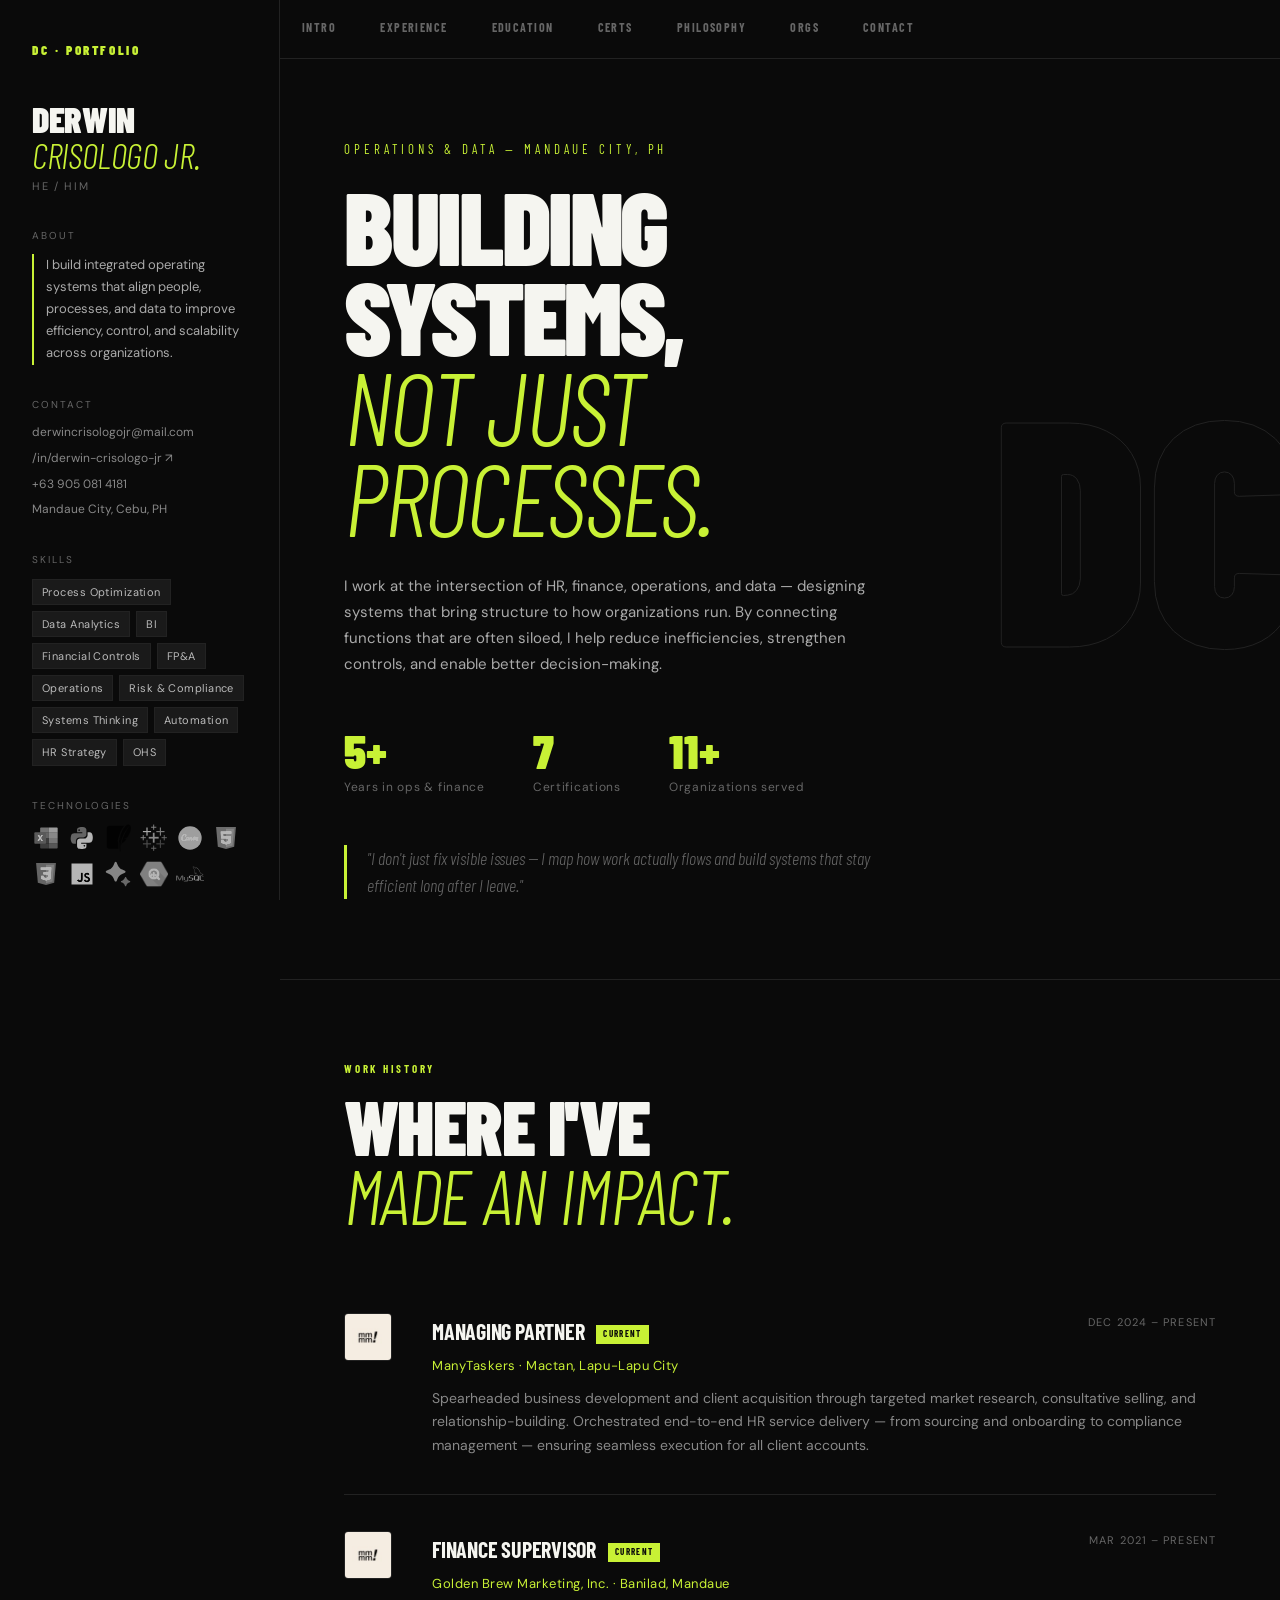
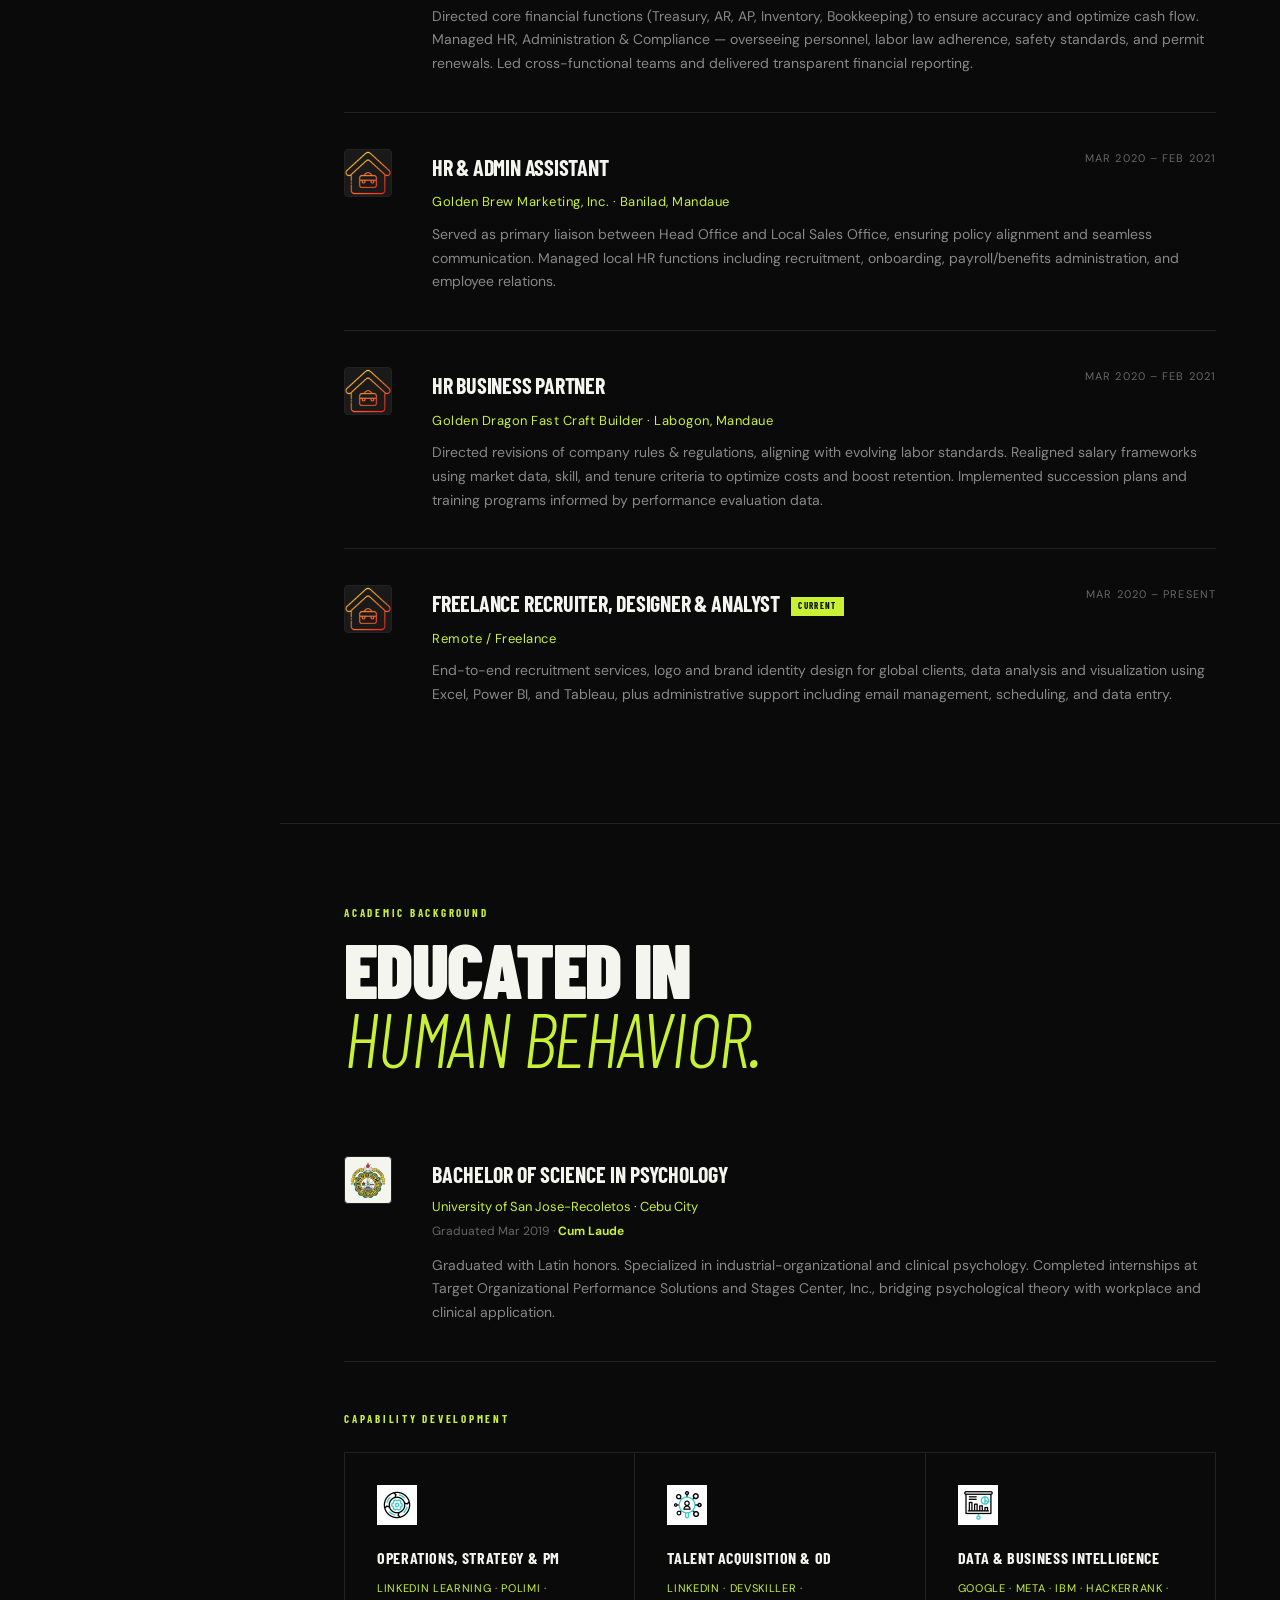
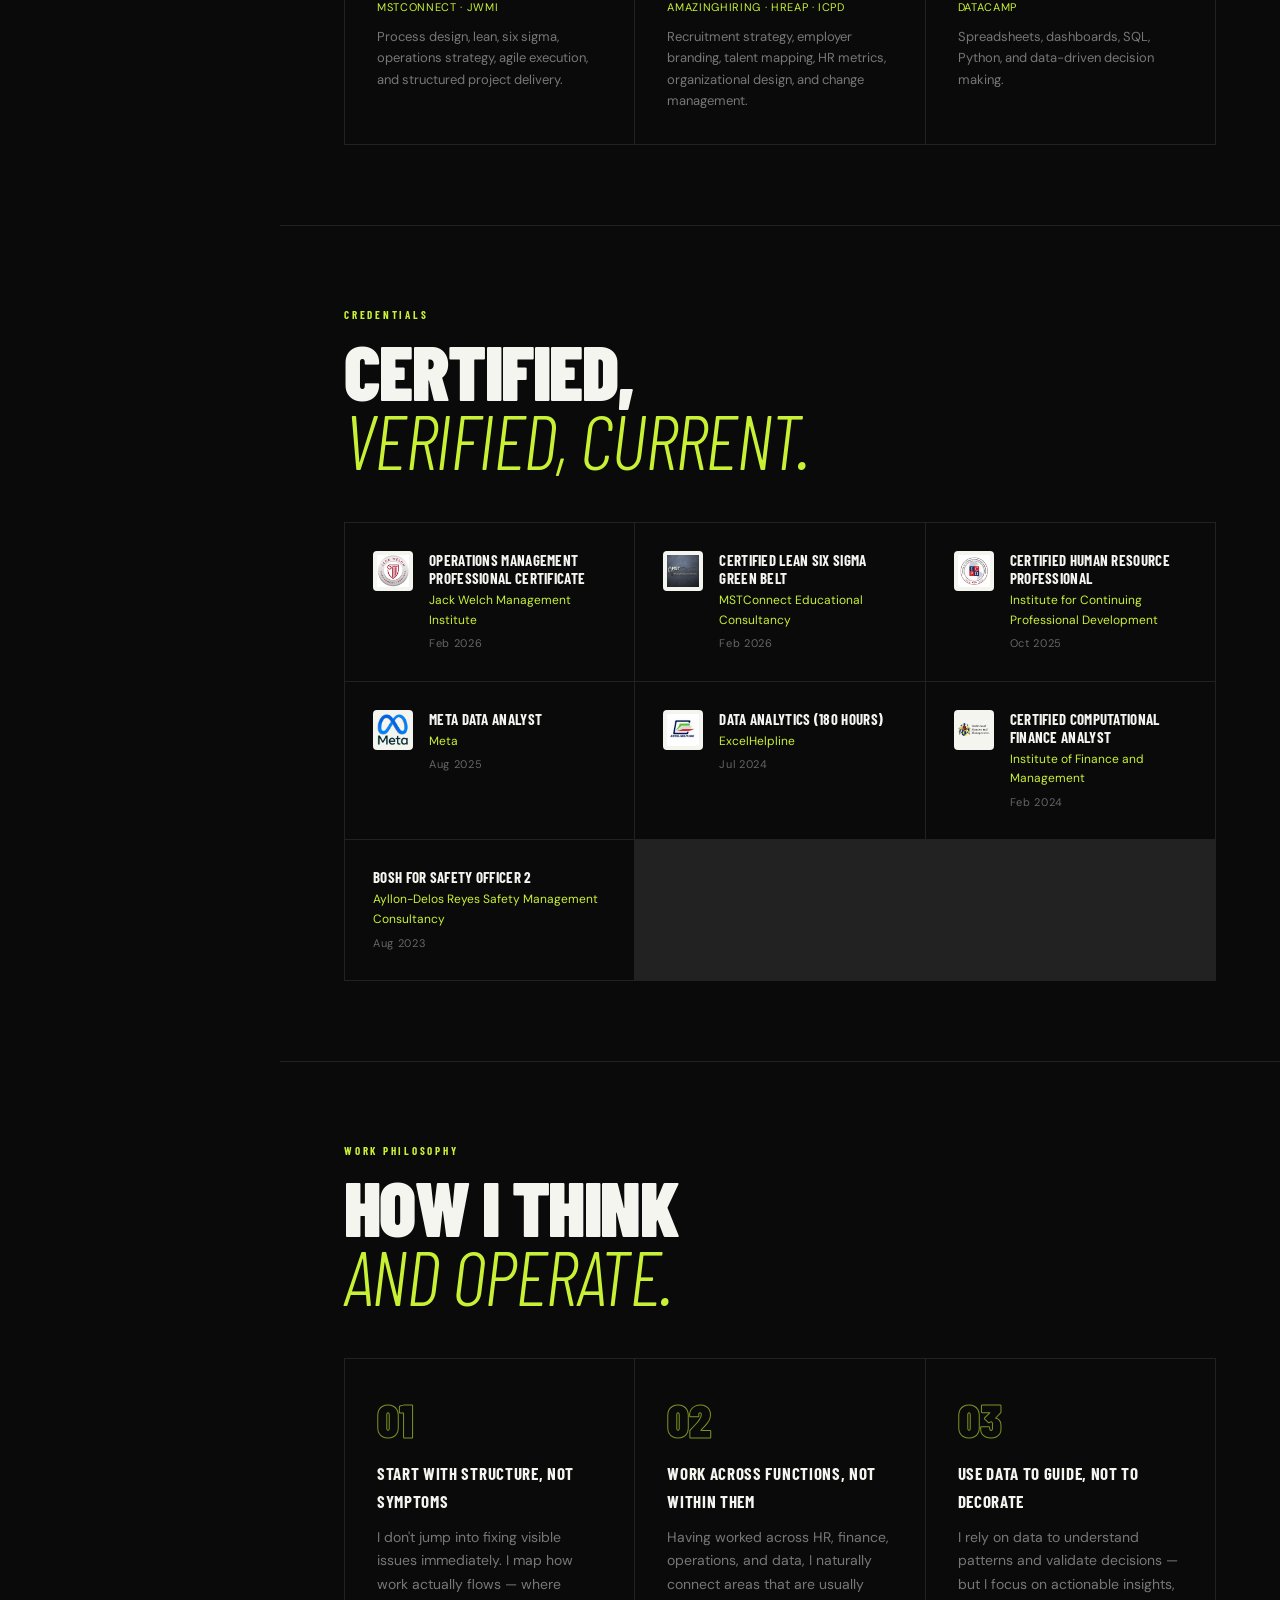
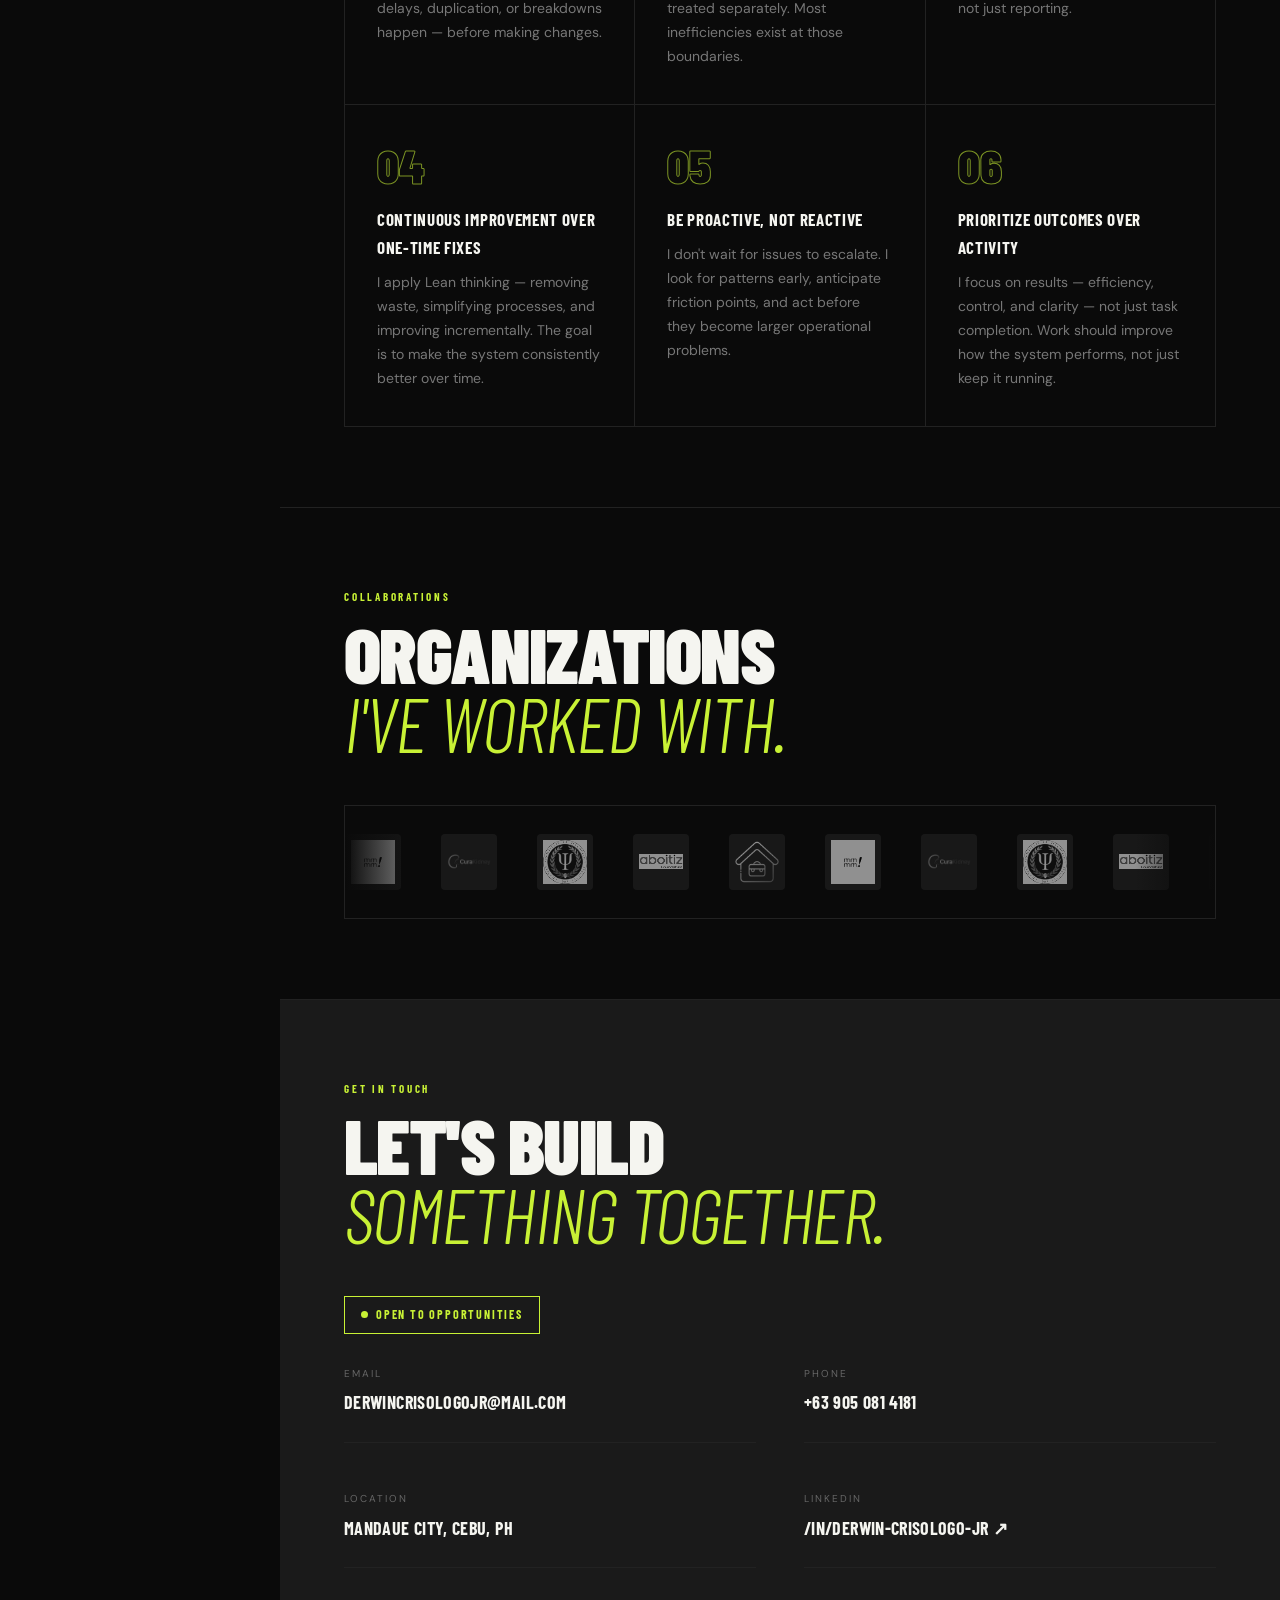
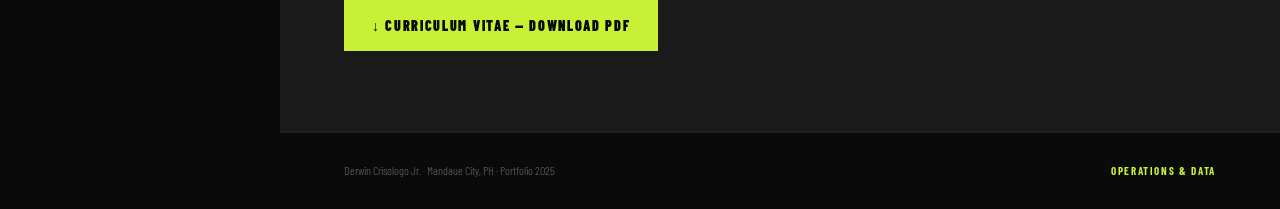
==== derwin-portfolio-rethemed.html @ 210908ec "Add files via upload" ====
<!DOCTYPE html>
<html lang="en">
<head>
  <meta charset="UTF-8" />
  <meta name="viewport" content="width=device-width, initial-scale=1.0" />
  <title>Derwin Crisologo Jr. — Operations & Data</title>
  <link rel="preconnect" href="https://fonts.googleapis.com" />
  <link rel="preconnect" href="https://fonts.gstatic.com" crossorigin />
  <link href="https://fonts.googleapis.com/css2?family=Barlow+Condensed:ital,wght@0,300;0,500;0,700;0,900;1,300;1,500&family=DM+Sans:ital,wght@0,300;0,400;0,500;0,700;1,300;1,400&display=swap" rel="stylesheet" />

  <style>
    /* ─── CSS VARIABLES ─── */
    :root {
      --black:   #0a0a0a;
      --white:   #f5f5f0;
      --lime:    #c8f135;
      --grey:    #1a1a1a;
      --midgrey: #2e2e2e;
      --muted:   #666;
      --border:  #222;

      --font-display: 'Barlow Condensed', sans-serif;
      --font-body:    'DM Sans', sans-serif;

      --nav-h: 56px;
    }

    /* ─── RESET ─── */
    *, *::before, *::after { box-sizing: border-box; margin: 0; padding: 0; }
    html { scroll-behavior: smooth; }
    body {
      background: var(--black);
      color: var(--white);
      font-family: var(--font-body);
      font-size: 15px;
      line-height: 1.65;
      -webkit-font-smoothing: antialiased;
    }
    a { color: inherit; text-decoration: none; }
    img { display: block; max-width: 100%; }

    /* ─── SCROLLBAR ─── */
    ::-webkit-scrollbar { width: 4px; }
    ::-webkit-scrollbar-track { background: var(--black); }
    ::-webkit-scrollbar-thumb { background: var(--lime); border-radius: 2px; }

    /* ─── SIDEBAR ─── */
    .sidebar {
      position: fixed;
      top: 0; left: 0;
      width: 280px;
      height: 100vh;
      background: var(--black);
      border-right: 1px solid var(--border);
      display: flex;
      flex-direction: column;
      padding: 40px 32px;
      z-index: 100;
      overflow-y: auto;
    }

    .sidebar-logo {
      font-family: var(--font-display);
      font-weight: 900;
      font-size: 13px;
      letter-spacing: 0.2em;
      text-transform: uppercase;
      color: var(--lime);
      margin-bottom: 40px;
    }

    .sidebar-name {
      font-family: var(--font-display);
      font-weight: 900;
      font-size: 36px;
      line-height: 1;
      text-transform: uppercase;
      letter-spacing: -0.01em;
      margin-bottom: 4px;
    }
    .sidebar-name em {
      font-style: italic;
      font-weight: 300;
      color: var(--lime);
      display: block;
    }

    .sidebar-pronoun {
      font-size: 11px;
      letter-spacing: 0.15em;
      text-transform: uppercase;
      color: var(--muted);
      margin-bottom: 32px;
    }

    .sidebar-section-label {
      font-size: 10px;
      letter-spacing: 0.2em;
      text-transform: uppercase;
      color: var(--muted);
      margin-bottom: 10px;
    }

    .sidebar-bio {
      font-size: 13px;
      line-height: 1.7;
      color: #aaa;
      margin-bottom: 32px;
      border-left: 2px solid var(--lime);
      padding-left: 12px;
    }

    .contact-list {
      list-style: none;
      font-size: 12px;
      color: #888;
      margin-bottom: 32px;
      display: flex;
      flex-direction: column;
      gap: 6px;
    }
    .contact-list a:hover { color: var(--lime); }

    .skills-wrap {
      display: flex;
      flex-wrap: wrap;
      gap: 6px;
      margin-bottom: 32px;
    }
    .skill-tag {
      background: var(--grey);
      border: 1px solid var(--border);
      color: #bbb;
      font-size: 11px;
      padding: 3px 9px;
      letter-spacing: 0.04em;
      transition: all 0.15s;
    }
    .skill-tag:hover { background: var(--lime); color: var(--black); border-color: var(--lime); }

    .tools-grid {
      display: flex;
      flex-wrap: wrap;
      gap: 8px;
      margin-bottom: 32px;
    }
    .tools-grid img {
      width: 28px; height: 28px;
      object-fit: contain;
      filter: grayscale(1) brightness(1.4);
      opacity: 0.7;
      transition: all 0.2s;
    }
    .tools-grid img:hover { filter: none; opacity: 1; }

    .lang-list {
      font-size: 12px;
      color: #888;
      display: flex;
      gap: 16px;
      margin-bottom: 32px;
    }

    .sidebar-cta {
      display: inline-flex;
      align-items: center;
      gap: 8px;
      background: var(--lime);
      color: var(--black);
      font-family: var(--font-display);
      font-weight: 700;
      font-size: 12px;
      letter-spacing: 0.12em;
      text-transform: uppercase;
      padding: 10px 18px;
      transition: all 0.2s;
      margin-bottom: 24px;
      width: fit-content;
    }
    .sidebar-cta:hover { background: var(--white); }

    .sidebar-social {
      display: flex; gap: 12px; margin-top: auto; padding-top: 24px;
    }
    .sidebar-social a {
      font-size: 11px;
      letter-spacing: 0.12em;
      text-transform: uppercase;
      color: var(--muted);
      border-bottom: 1px solid var(--border);
      padding-bottom: 2px;
      transition: all 0.15s;
    }
    .sidebar-social a:hover { color: var(--lime); border-color: var(--lime); }

    /* ─── MOBILE NAV ─── */
    .mobile-nav {
      display: none;
      position: fixed;
      top: 0; left: 0; right: 0;
      height: var(--nav-h);
      background: var(--black);
      border-bottom: 1px solid var(--border);
      align-items: center;
      justify-content: space-between;
      padding: 0 20px;
      z-index: 200;
    }
    .mobile-nav-logo {
      font-family: var(--font-display);
      font-weight: 900;
      font-size: 20px;
      letter-spacing: 0.05em;
      text-transform: uppercase;
    }
    .mobile-nav-logo span { color: var(--lime); }
    .hamburger {
      background: none; border: none; cursor: pointer;
      display: flex; flex-direction: column; gap: 5px; padding: 4px;
    }
    .hamburger span {
      display: block; width: 22px; height: 2px;
      background: var(--white); transition: all 0.3s;
    }
    .mobile-drawer {
      display: none;
      position: fixed;
      top: var(--nav-h); left: 0; right: 0; bottom: 0;
      background: var(--black);
      z-index: 190;
      overflow-y: auto;
      padding: 24px 20px;
    }
    .mobile-drawer.open { display: block; }

    /* ─── MAIN ─── */
    .main {
      margin-left: 280px;
      min-height: 100vh;
    }

    /* ─── NAV TABS ─── */
    .section-nav {
      position: sticky;
      top: 0;
      background: var(--black);
      border-bottom: 1px solid var(--border);
      display: flex;
      gap: 0;
      z-index: 50;
      overflow-x: auto;
    }
    .section-nav::-webkit-scrollbar { height: 0; }
    .nav-tab {
      font-family: var(--font-display);
      font-weight: 700;
      font-size: 12px;
      letter-spacing: 0.12em;
      text-transform: uppercase;
      color: var(--muted);
      padding: 18px 22px;
      border-bottom: 2px solid transparent;
      white-space: nowrap;
      transition: all 0.2s;
      cursor: pointer;
    }
    .nav-tab:hover { color: var(--white); }
    .nav-tab.active { color: var(--lime); border-bottom-color: var(--lime); }

    /* ─── SECTIONS ─── */
    section {
      padding: 80px 64px;
      border-bottom: 1px solid var(--border);
    }

    .section-label {
      font-family: var(--font-display);
      font-weight: 700;
      font-size: 11px;
      letter-spacing: 0.25em;
      text-transform: uppercase;
      color: var(--lime);
      margin-bottom: 12px;
    }

    .section-heading {
      font-family: var(--font-display);
      font-weight: 900;
      font-size: clamp(52px, 6vw, 80px);
      line-height: 0.9;
      text-transform: uppercase;
      letter-spacing: -0.02em;
      margin-bottom: 48px;
    }
    .section-heading em {
      font-style: italic;
      font-weight: 300;
      color: var(--lime);
    }

    /* ─── HERO ─── */
    #intro {
      background: var(--black);
      min-height: calc(100vh - 56px);
      display: flex;
      flex-direction: column;
      justify-content: center;
      position: relative;
      overflow: hidden;
    }
    #intro::before {
      content: 'DC';
      position: absolute;
      right: -20px;
      top: 50%;
      transform: translateY(-50%);
      font-family: var(--font-display);
      font-weight: 900;
      font-size: clamp(200px, 25vw, 340px);
      line-height: 1;
      color: transparent;
      -webkit-text-stroke: 1px var(--border);
      pointer-events: none;
      user-select: none;
    }

    .hero-kicker {
      font-family: var(--font-display);
      font-size: 13px;
      letter-spacing: 0.3em;
      text-transform: uppercase;
      color: var(--lime);
      margin-bottom: 20px;
    }

    .hero-title {
      font-family: var(--font-display);
      font-weight: 900;
      font-size: clamp(56px, 8vw, 110px);
      line-height: 0.88;
      text-transform: uppercase;
      letter-spacing: -0.03em;
      margin-bottom: 32px;
    }
    .hero-title em {
      font-style: italic;
      font-weight: 300;
      color: var(--lime);
    }

    .hero-body {
      max-width: 540px;
      font-size: 15px;
      color: #aaa;
      line-height: 1.75;
      margin-bottom: 48px;
    }

    .stats-row {
      display: flex;
      gap: 48px;
      margin-bottom: 48px;
      flex-wrap: wrap;
    }
    .stat {
      display: flex;
      flex-direction: column;
    }
    .stat-num {
      font-family: var(--font-display);
      font-weight: 900;
      font-size: 48px;
      line-height: 1;
      color: var(--lime);
    }
    .stat-label {
      font-size: 12px;
      color: var(--muted);
      letter-spacing: 0.06em;
      margin-top: 4px;
    }

    .hero-quote {
      max-width: 540px;
      font-family: var(--font-display);
      font-style: italic;
      font-weight: 300;
      font-size: 18px;
      color: #666;
      border-left: 3px solid var(--lime);
      padding-left: 20px;
      line-height: 1.5;
    }

    /* ─── EXPERIENCE ─── */
    .job-list { display: flex; flex-direction: column; gap: 0; }

    .job-item {
      display: grid;
      grid-template-columns: 64px 1fr;
      gap: 0 24px;
      padding: 36px 0;
      border-bottom: 1px solid var(--border);
      position: relative;
    }
    .job-item:last-child { border-bottom: none; }

    .job-logo {
      width: 48px; height: 48px;
      border-radius: 4px;
      object-fit: cover;
      background: var(--grey);
      border: 1px solid var(--border);
    }

    .job-meta { display: flex; flex-direction: column; }

    .job-top {
      display: flex;
      justify-content: space-between;
      align-items: flex-start;
      flex-wrap: wrap;
      gap: 8px;
      margin-bottom: 6px;
    }

    .job-title {
      font-family: var(--font-display);
      font-weight: 700;
      font-size: 22px;
      letter-spacing: -0.01em;
      text-transform: uppercase;
    }

    .job-date {
      font-size: 11px;
      letter-spacing: 0.1em;
      color: var(--muted);
      text-transform: uppercase;
      white-space: nowrap;
    }

    .job-company {
      font-size: 13px;
      color: var(--lime);
      margin-bottom: 10px;
      letter-spacing: 0.04em;
    }

    .job-current {
      display: inline-block;
      background: var(--lime);
      color: var(--black);
      font-family: var(--font-display);
      font-weight: 700;
      font-size: 9px;
      letter-spacing: 0.15em;
      text-transform: uppercase;
      padding: 2px 7px;
      margin-left: 8px;
      vertical-align: middle;
    }

    .job-desc {
      font-size: 14px;
      color: #888;
      line-height: 1.7;
    }

    /* ─── EDUCATION ─── */
    .edu-block {
      display: grid;
      grid-template-columns: 64px 1fr;
      gap: 0 24px;
      padding: 36px 0;
      border-bottom: 1px solid var(--border);
    }
    .edu-logo {
      width: 48px; height: 48px;
      object-fit: contain;
      background: var(--white);
      border-radius: 4px;
      padding: 4px;
      border: 1px solid var(--border);
    }
    .edu-degree {
      font-family: var(--font-display);
      font-weight: 700;
      font-size: 22px;
      text-transform: uppercase;
      margin-bottom: 4px;
    }
    .edu-school {
      font-size: 13px;
      color: var(--lime);
      margin-bottom: 4px;
    }
    .edu-date { font-size: 12px; color: var(--muted); margin-bottom: 12px; }
    .edu-desc { font-size: 14px; color: #888; line-height: 1.7; }

    /* ─── CAPABILITY CARDS ─── */
    .cap-grid {
      display: grid;
      grid-template-columns: repeat(auto-fit, minmax(260px, 1fr));
      gap: 1px;
      background: var(--border);
      border: 1px solid var(--border);
    }
    .cap-card {
      background: var(--black);
      padding: 32px;
      transition: background 0.2s;
    }
    .cap-card:hover { background: var(--grey); }
    .cap-icon { width: 40px; height: 40px; margin-bottom: 20px; }
    .cap-title {
      font-family: var(--font-display);
      font-weight: 700;
      font-size: 16px;
      text-transform: uppercase;
      letter-spacing: 0.04em;
      margin-bottom: 8px;
    }
    .cap-sources {
      font-size: 11px;
      color: var(--lime);
      letter-spacing: 0.06em;
      margin-bottom: 10px;
      text-transform: uppercase;
    }
    .cap-desc { font-size: 13px; color: #777; line-height: 1.65; }

    /* ─── CERTS ─── */
    .cert-grid {
      display: grid;
      grid-template-columns: repeat(auto-fit, minmax(280px, 1fr));
      gap: 1px;
      background: var(--border);
      border: 1px solid var(--border);
    }
    .cert-card {
      background: var(--black);
      padding: 28px 28px 28px 28px;
      display: flex;
      gap: 16px;
      align-items: flex-start;
      transition: background 0.2s;
      position: relative;
      overflow: hidden;
    }
    .cert-card::before {
      content: '';
      position: absolute;
      bottom: 0; left: 0;
      width: 0; height: 2px;
      background: var(--lime);
      transition: width 0.3s;
    }
    .cert-card:hover { background: var(--grey); }
    .cert-card:hover::before { width: 100%; }
    .cert-logo {
      width: 40px; height: 40px;
      object-fit: contain;
      background: var(--white);
      border-radius: 4px;
      padding: 4px;
      flex-shrink: 0;
    }
    .cert-info { flex: 1; }
    .cert-name {
      font-family: var(--font-display);
      font-weight: 700;
      font-size: 15px;
      text-transform: uppercase;
      letter-spacing: 0.02em;
      margin-bottom: 4px;
      line-height: 1.2;
    }
    .cert-issuer { font-size: 12px; color: var(--lime); margin-bottom: 4px; }
    .cert-date { font-size: 11px; color: var(--muted); letter-spacing: 0.06em; }

    /* ─── PHILOSOPHY ─── */
    .phil-grid {
      display: grid;
      grid-template-columns: repeat(auto-fit, minmax(280px, 1fr));
      gap: 1px;
      background: var(--border);
      border: 1px solid var(--border);
    }
    .phil-item {
      background: var(--black);
      padding: 36px 32px;
      transition: background 0.2s;
    }
    .phil-item:hover { background: var(--grey); }
    .phil-num {
      font-family: var(--font-display);
      font-weight: 900;
      font-size: 48px;
      color: transparent;
      -webkit-text-stroke: 1px var(--lime);
      line-height: 1;
      margin-bottom: 16px;
      opacity: 0.6;
    }
    .phil-title {
      font-family: var(--font-display);
      font-weight: 700;
      font-size: 17px;
      text-transform: uppercase;
      letter-spacing: 0.04em;
      margin-bottom: 10px;
    }
    .phil-desc { font-size: 14px; color: #777; line-height: 1.7; }

    /* ─── ORGS MARQUEE ─── */
    .orgs-track-wrap {
      overflow: hidden;
      border: 1px solid var(--border);
      padding: 28px 0;
      position: relative;
    }
    .orgs-track-wrap::before,
    .orgs-track-wrap::after {
      content: '';
      position: absolute;
      top: 0; bottom: 0;
      width: 80px;
      z-index: 2;
    }
    .orgs-track-wrap::before { left: 0; background: linear-gradient(to right, var(--black), transparent); }
    .orgs-track-wrap::after  { right: 0; background: linear-gradient(to left, var(--black), transparent); }

    .orgs-track {
      display: flex;
      gap: 40px;
      animation: scroll-orgs 28s linear infinite;
      width: max-content;
    }
    .orgs-track:hover { animation-play-state: paused; }
    @keyframes scroll-orgs {
      from { transform: translateX(0); }
      to   { transform: translateX(-50%); }
    }
    .org-logo {
      width: 56px; height: 56px;
      object-fit: contain;
      filter: grayscale(1) brightness(1.4);
      opacity: 0.55;
      border-radius: 4px;
      background: var(--grey);
      padding: 6px;
      transition: all 0.2s;
      flex-shrink: 0;
    }
    .org-logo:hover { filter: none; opacity: 1; }

    /* ─── CONTACT ─── */
    #contact {
      background: var(--grey);
    }
    .contact-grid {
      display: grid;
      grid-template-columns: 1fr 1fr;
      gap: 48px;
    }
    .contact-item {
      border-bottom: 1px solid var(--border);
      padding-bottom: 24px;
    }
    .contact-type {
      font-size: 10px;
      letter-spacing: 0.2em;
      text-transform: uppercase;
      color: var(--muted);
      margin-bottom: 6px;
    }
    .contact-value {
      font-family: var(--font-display);
      font-weight: 700;
      font-size: 18px;
      text-transform: uppercase;
      letter-spacing: 0.02em;
      transition: color 0.15s;
    }
    .contact-value:hover { color: var(--lime); }

    .avail-badge {
      display: inline-flex;
      align-items: center;
      gap: 8px;
      background: transparent;
      border: 1px solid var(--lime);
      color: var(--lime);
      font-family: var(--font-display);
      font-weight: 700;
      font-size: 12px;
      letter-spacing: 0.15em;
      text-transform: uppercase;
      padding: 8px 16px;
      margin-bottom: 32px;
    }
    .avail-dot {
      width: 7px; height: 7px;
      background: var(--lime);
      border-radius: 50%;
      animation: pulse 2s ease-in-out infinite;
    }
    @keyframes pulse {
      0%, 100% { opacity: 1; }
      50% { opacity: 0.3; }
    }

    .cv-btn {
      display: inline-flex;
      align-items: center;
      gap: 10px;
      background: var(--lime);
      color: var(--black);
      font-family: var(--font-display);
      font-weight: 900;
      font-size: 14px;
      letter-spacing: 0.12em;
      text-transform: uppercase;
      padding: 14px 28px;
      margin-top: 32px;
      transition: all 0.2s;
    }
    .cv-btn:hover { background: var(--white); }

    /* ─── FOOTER ─── */
    footer {
      padding: 28px 64px;
      display: flex;
      justify-content: space-between;
      align-items: center;
      border-top: 1px solid var(--border);
      font-size: 12px;
      color: var(--muted);
      flex-wrap: wrap;
      gap: 12px;
    }
    footer span { font-family: var(--font-display); font-weight: 300; }

    /* ─── FADE-IN ANIMATION ─── */
    .fade-in {
      opacity: 0;
      transform: translateY(24px);
      transition: opacity 0.6s ease, transform 0.6s ease;
    }
    .fade-in.visible { opacity: 1; transform: translateY(0); }

    /* ─── RESPONSIVE ─── */
    @media (max-width: 900px) {
      .sidebar { display: none; }
      .mobile-nav { display: flex; }
      .main { margin-left: 0; padding-top: var(--nav-h); }
      section { padding: 56px 24px; }
      footer { padding: 24px; }
      .contact-grid { grid-template-columns: 1fr; gap: 24px; }
      #intro::before { font-size: 150px; right: -10px; }
      .section-nav { display: none; }
    }
  </style>
</head>
<body>

<!-- ══════════════ SIDEBAR ══════════════ -->
<aside class="sidebar">
  <div class="sidebar-logo">DC · Portfolio</div>

  <div class="sidebar-name">Derwin<em>Crisologo Jr.</em></div>
  <div class="sidebar-pronoun">he / him</div>

  <div class="sidebar-section-label">About</div>
  <p class="sidebar-bio">I build integrated operating systems that align people, processes, and data to improve efficiency, control, and scalability across organizations.</p>

  <div class="sidebar-section-label">Contact</div>
  <ul class="contact-list">
    <li><a href="mailto:derwincrisologojr@mail.com">derwincrisologojr@mail.com</a></li>
    <li><a href="https://www.linkedin.com/in/derwin-crisologo-jr" target="_blank">/in/derwin-crisologo-jr ↗</a></li>
    <li><a href="tel:+639050814181">+63 905 081 4181</a></li>
    <li>Mandaue City, Cebu, PH</li>
  </ul>

  <div class="sidebar-section-label">Skills</div>
  <div class="skills-wrap">
    <span class="skill-tag">Process Optimization</span>
    <span class="skill-tag">Data Analytics</span>
    <span class="skill-tag">BI</span>
    <span class="skill-tag">Financial Controls</span>
    <span class="skill-tag">FP&A</span>
    <span class="skill-tag">Operations</span>
    <span class="skill-tag">Risk & Compliance</span>
    <span class="skill-tag">Systems Thinking</span>
    <span class="skill-tag">Automation</span>
    <span class="skill-tag">HR Strategy</span>
    <span class="skill-tag">OHS</span>
  </div>

  <div class="sidebar-section-label">Technologies</div>
  <div class="tools-grid">
    <img src="https://voidrwn.github.io/tools/Excel.svg" title="Excel" />
    <img src="https://voidrwn.github.io/tools/Python.svg" title="Python" />
    <img src="https://voidrwn.github.io/tools/SQLite.svg" title="SQL" />
    <img src="https://voidrwn.github.io/tools/Tableau.svg" title="Tableau" />
    <img src="https://voidrwn.github.io/tools/Canva.svg" title="Canva" />
    <img src="https://voidrwn.github.io/tools/HTML.svg" title="HTML" />
    <img src="https://voidrwn.github.io/tools/CSS.svg" title="CSS" />
    <img src="https://voidrwn.github.io/tools/Javascript.svg" title="JS" />
    <img src="https://voidrwn.github.io/tools/AI.svg" title="AI" />
    <img src="https://voidrwn.github.io/tools/BigQuery.webp" title="BigQuery" />
    <img src="https://voidrwn.github.io/tools/MySQL.svg" title="MySQL" />
  </div>

  <div class="sidebar-section-label">Languages</div>
  <div class="lang-list">
    <span>🇵🇭 Filipino</span>
    <span>🇺🇸 English</span>
  </div>

  <a class="sidebar-cta" href="https://voidrwn.github.io/docs/DERWIN CRISOLOGO JR.pdf" target="_blank">↓ Download CV</a>

  <div class="sidebar-social">
    <a href="https://www.linkedin.com/in/derwin-crisologo-jr" target="_blank">LinkedIn</a>
    <a href="mailto:derwincrisologojr@mail.com">Email</a>
  </div>
</aside>

<!-- ══════════════ MOBILE NAV ══════════════ -->
<nav class="mobile-nav">
  <div class="mobile-nav-logo">D<span>C</span></div>
  <button class="hamburger" id="hamburger" aria-label="Menu">
    <span></span><span></span><span></span>
  </button>
</nav>
<div class="mobile-drawer" id="drawer">
  <div style="margin-bottom:24px;">
    <div class="sidebar-name" style="font-size:28px;">Derwin<em>Crisologo Jr.</em></div>
    <div class="sidebar-pronoun">he / him</div>
  </div>
  <ul class="contact-list" style="margin-bottom:20px;">
    <li><a href="mailto:derwincrisologojr@mail.com">derwincrisologojr@mail.com</a></li>
    <li><a href="tel:+639050814181">+63 905 081 4181</a></li>
    <li>Mandaue City, Cebu, PH</li>
  </ul>
  <a class="sidebar-cta" href="https://voidrwn.github.io/docs/DERWIN CRISOLOGO JR.pdf" target="_blank">↓ Download CV</a>
  <div style="margin-top:24px; display:flex; flex-direction:column; gap:16px;">
    <a href="#intro" class="nav-tab" onclick="closeDrawer()">Intro</a>
    <a href="#experience" class="nav-tab" onclick="closeDrawer()">Experience</a>
    <a href="#education" class="nav-tab" onclick="closeDrawer()">Education</a>
    <a href="#certs" class="nav-tab" onclick="closeDrawer()">Certs</a>
    <a href="#philosophy" class="nav-tab" onclick="closeDrawer()">Philosophy</a>
    <a href="#orgs" class="nav-tab" onclick="closeDrawer()">Orgs</a>
    <a href="#contact" class="nav-tab" onclick="closeDrawer()">Contact</a>
  </div>
</div>

<!-- ══════════════ MAIN ══════════════ -->
<main class="main">

  <!-- Section Nav -->
  <nav class="section-nav" id="sectionNav">
    <a class="nav-tab active" href="#intro">Intro</a>
    <a class="nav-tab" href="#experience">Experience</a>
    <a class="nav-tab" href="#education">Education</a>
    <a class="nav-tab" href="#certs">Certs</a>
    <a class="nav-tab" href="#philosophy">Philosophy</a>
    <a class="nav-tab" href="#orgs">Orgs</a>
    <a class="nav-tab" href="#contact">Contact</a>
  </nav>

  <!-- ── INTRO ── -->
  <section id="intro">
    <div class="hero-kicker">Operations & Data — Mandaue City, PH</div>
    <h1 class="hero-title fade-in">Building<br>systems,<br><em>not just<br>processes.</em></h1>
    <p class="hero-body fade-in">I work at the intersection of HR, finance, operations, and data — designing systems that bring structure to how organizations run. By connecting functions that are often siloed, I help reduce inefficiencies, strengthen controls, and enable better decision-making.</p>
    <div class="stats-row fade-in">
      <div class="stat"><span class="stat-num">5+</span><span class="stat-label">Years in ops & finance</span></div>
      <div class="stat"><span class="stat-num">7</span><span class="stat-label">Certifications</span></div>
      <div class="stat"><span class="stat-num">11+</span><span class="stat-label">Organizations served</span></div>
    </div>
    <blockquote class="hero-quote fade-in">"I don't just fix visible issues — I map how work actually flows and build systems that stay efficient long after I leave."</blockquote>
  </section>

  <!-- ── EXPERIENCE ── -->
  <section id="experience">
    <div class="section-label">Work History</div>
    <h2 class="section-heading">Where I've<br><em>made an impact.</em></h2>
    <div class="job-list">

      <div class="job-item fade-in">
        <img class="job-logo" src="https://voidrwn.github.io/companies/manytaskers.jfif" alt="ManyTaskers" />
        <div class="job-meta">
          <div class="job-top">
            <span class="job-title">Managing Partner <span class="job-current">Current</span></span>
            <span class="job-date">Dec 2024 – Present</span>
          </div>
          <div class="job-company">ManyTaskers · Mactan, Lapu-Lapu City</div>
          <p class="job-desc">Spearheaded business development and client acquisition through targeted market research, consultative selling, and relationship-building. Orchestrated end-to-end HR service delivery — from sourcing and onboarding to compliance management — ensuring seamless execution for all client accounts.</p>
        </div>
      </div>

      <div class="job-item fade-in">
        <img class="job-logo" src="https://voidrwn.github.io/companies/manytaskers.jfif" alt="Golden Brew" onerror="this.src='https://voidrwn.github.io/companies/remote.png'" />
        <div class="job-meta">
          <div class="job-top">
            <span class="job-title">Finance Supervisor <span class="job-current">Current</span></span>
            <span class="job-date">Mar 2021 – Present</span>
          </div>
          <div class="job-company">Golden Brew Marketing, Inc. · Banilad, Mandaue</div>
          <p class="job-desc">Directed core financial functions (Treasury, AR, AP, Inventory, Bookkeeping) to ensure accuracy and optimize cash flow. Managed HR, Administration & Compliance — overseeing personnel, labor law adherence, safety standards, and permit renewals. Led cross-functional teams and delivered transparent financial reporting.</p>
        </div>
      </div>

      <div class="job-item fade-in">
        <img class="job-logo" src="https://voidrwn.github.io/companies/remote.png" alt="Golden Brew HR" />
        <div class="job-meta">
          <div class="job-top">
            <span class="job-title">HR & Admin Assistant</span>
            <span class="job-date">Mar 2020 – Feb 2021</span>
          </div>
          <div class="job-company">Golden Brew Marketing, Inc. · Banilad, Mandaue</div>
          <p class="job-desc">Served as primary liaison between Head Office and Local Sales Office, ensuring policy alignment and seamless communication. Managed local HR functions including recruitment, onboarding, payroll/benefits administration, and employee relations.</p>
        </div>
      </div>

      <div class="job-item fade-in">
        <img class="job-logo" src="https://voidrwn.github.io/companies/remote.png" alt="Golden Dragon" />
        <div class="job-meta">
          <div class="job-top">
            <span class="job-title">HR Business Partner</span>
            <span class="job-date">Mar 2020 – Feb 2021</span>
          </div>
          <div class="job-company">Golden Dragon Fast Craft Builder · Labogon, Mandaue</div>
          <p class="job-desc">Directed revisions of company rules & regulations, aligning with evolving labor standards. Realigned salary frameworks using market data, skill, and tenure criteria to optimize costs and boost retention. Implemented succession plans and training programs informed by performance evaluation data.</p>
        </div>
      </div>

      <div class="job-item fade-in">
        <img class="job-logo" src="https://voidrwn.github.io/companies/remote.png" alt="Freelance" />
        <div class="job-meta">
          <div class="job-top">
            <span class="job-title">Freelance Recruiter, Designer & Analyst <span class="job-current">Current</span></span>
            <span class="job-date">Mar 2020 – Present</span>
          </div>
          <div class="job-company">Remote / Freelance</div>
          <p class="job-desc">End-to-end recruitment services, logo and brand identity design for global clients, data analysis and visualization using Excel, Power BI, and Tableau, plus administrative support including email management, scheduling, and data entry.</p>
        </div>
      </div>

    </div>
  </section>

  <!-- ── EDUCATION ── -->
  <section id="education">
    <div class="section-label">Academic Background</div>
    <h2 class="section-heading">Educated in<br><em>human behavior.</em></h2>

    <div class="edu-block fade-in">
      <img class="edu-logo" src="https://voidrwn.github.io/school/usj-r.png" alt="USJR" />
      <div>
        <div class="edu-degree">Bachelor of Science in Psychology</div>
        <div class="edu-school">University of San Jose-Recoletos · Cebu City</div>
        <div class="edu-date">Graduated Mar 2019 · <strong style="color:var(--lime)">Cum Laude</strong></div>
        <p class="edu-desc">Graduated with Latin honors. Specialized in industrial-organizational and clinical psychology. Completed internships at Target Organizational Performance Solutions and Stages Center, Inc., bridging psychological theory with workplace and clinical application.</p>
      </div>
    </div>

    <div style="margin-top: 48px;">
      <div class="section-label" style="margin-bottom:24px;">Capability Development</div>
      <div class="cap-grid">
        <div class="cap-card fade-in">
          <img class="cap-icon" src="https://voidrwn.github.io/icons/ops.gif" alt="" />
          <div class="cap-title">Operations, Strategy & PM</div>
          <div class="cap-sources">LinkedIn Learning · Polimi · MSTConnect · JWMI</div>
          <p class="cap-desc">Process design, lean, six sigma, operations strategy, agile execution, and structured project delivery.</p>
        </div>
        <div class="cap-card fade-in">
          <img class="cap-icon" src="https://voidrwn.github.io/icons/human-resources.gif" alt="" />
          <div class="cap-title">Talent Acquisition & OD</div>
          <div class="cap-sources">LinkedIn · DevSkiller · AmazingHiring · HREAP · ICPD</div>
          <p class="cap-desc">Recruitment strategy, employer branding, talent mapping, HR metrics, organizational design, and change management.</p>
        </div>
        <div class="cap-card fade-in">
          <img class="cap-icon" src="https://voidrwn.github.io/icons/analytics.gif" alt="" />
          <div class="cap-title">Data & Business Intelligence</div>
          <div class="cap-sources">Google · Meta · IBM · HackerRank · Datacamp</div>
          <p class="cap-desc">Spreadsheets, dashboards, SQL, Python, and data-driven decision making.</p>
        </div>
      </div>
    </div>
  </section>

  <!-- ── CERTS ── -->
  <section id="certs">
    <div class="section-label">Credentials</div>
    <h2 class="section-heading">Certified,<br><em>verified, current.</em></h2>
    <div class="cert-grid">
      <div class="cert-card fade-in">
        <img class="cert-logo" src="https://voidrwn.github.io/certificates/jack welch management institute.jpg" onerror="this.style.display='none'" alt="" />
        <div class="cert-info">
          <div class="cert-name">Operations Management Professional Certificate</div>
          <div class="cert-issuer">Jack Welch Management Institute</div>
          <div class="cert-date">Feb 2026</div>
        </div>
      </div>
      <div class="cert-card fade-in">
        <img class="cert-logo" src="https://voidrwn.github.io/certificates/mstconnectconsultancy_logo.jfif" onerror="this.style.display='none'" alt="" />
        <div class="cert-info">
          <div class="cert-name">Certified Lean Six Sigma Green Belt</div>
          <div class="cert-issuer">MSTConnect Educational Consultancy</div>
          <div class="cert-date">Feb 2026</div>
        </div>
      </div>
      <div class="cert-card fade-in">
        <img class="cert-logo" src="https://voidrwn.github.io/certificates/ICPD.webp" onerror="this.style.display='none'" alt="" />
        <div class="cert-info">
          <div class="cert-name">Certified Human Resource Professional</div>
          <div class="cert-issuer">Institute for Continuing Professional Development</div>
          <div class="cert-date">Oct 2025</div>
        </div>
      </div>
      <div class="cert-card fade-in">
        <img class="cert-logo" src="https://voidrwn.github.io/certificates/meta-logo-2048x1972.webp" onerror="this.style.display='none'" alt="" />
        <div class="cert-info">
          <div class="cert-name">Meta Data Analyst</div>
          <div class="cert-issuer">Meta</div>
          <div class="cert-date">Aug 2025</div>
        </div>
      </div>
      <div class="cert-card fade-in">
        <img class="cert-logo" src="https://voidrwn.github.io/certificates/ExcelHelpline.jfif" onerror="this.style.display='none'" alt="" />
        <div class="cert-info">
          <div class="cert-name">Data Analytics (180 hours)</div>
          <div class="cert-issuer">ExcelHelpline</div>
          <div class="cert-date">Jul 2024</div>
        </div>
      </div>
      <div class="cert-card fade-in">
        <img class="cert-logo" src="https://voidrwn.github.io/certificates/IFM.png" onerror="this.style.display='none'" alt="" />
        <div class="cert-info">
          <div class="cert-name">Certified Computational Finance Analyst</div>
          <div class="cert-issuer">Institute of Finance and Management</div>
          <div class="cert-date">Feb 2024</div>
        </div>
      </div>
      <div class="cert-card fade-in">
        <div class="cert-info">
          <div class="cert-name">BOSH for Safety Officer 2</div>
          <div class="cert-issuer">Ayllon-Delos Reyes Safety Management Consultancy</div>
          <div class="cert-date">Aug 2023</div>
        </div>
      </div>
    </div>
  </section>

  <!-- ── PHILOSOPHY ── -->
  <section id="philosophy">
    <div class="section-label">Work Philosophy</div>
    <h2 class="section-heading">How I think<br><em>and operate.</em></h2>
    <div class="phil-grid">
      <div class="phil-item fade-in">
        <div class="phil-num">01</div>
        <div class="phil-title">Start with structure, not symptoms</div>
        <p class="phil-desc">I don't jump into fixing visible issues immediately. I map how work actually flows — where delays, duplication, or breakdowns happen — before making changes.</p>
      </div>
      <div class="phil-item fade-in">
        <div class="phil-num">02</div>
        <div class="phil-title">Work across functions, not within them</div>
        <p class="phil-desc">Having worked across HR, finance, operations, and data, I naturally connect areas that are usually treated separately. Most inefficiencies exist at those boundaries.</p>
      </div>
      <div class="phil-item fade-in">
        <div class="phil-num">03</div>
        <div class="phil-title">Use data to guide, not to decorate</div>
        <p class="phil-desc">I rely on data to understand patterns and validate decisions — but I focus on actionable insights, not just reporting.</p>
      </div>
      <div class="phil-item fade-in">
        <div class="phil-num">04</div>
        <div class="phil-title">Continuous improvement over one-time fixes</div>
        <p class="phil-desc">I apply Lean thinking — removing waste, simplifying processes, and improving incrementally. The goal is to make the system consistently better over time.</p>
      </div>
      <div class="phil-item fade-in">
        <div class="phil-num">05</div>
        <div class="phil-title">Be proactive, not reactive</div>
        <p class="phil-desc">I don't wait for issues to escalate. I look for patterns early, anticipate friction points, and act before they become larger operational problems.</p>
      </div>
      <div class="phil-item fade-in">
        <div class="phil-num">06</div>
        <div class="phil-title">Prioritize outcomes over activity</div>
        <p class="phil-desc">I focus on results — efficiency, control, and clarity — not just task completion. Work should improve how the system performs, not just keep it running.</p>
      </div>
    </div>
  </section>

  <!-- ── ORGS ── -->
  <section id="orgs">
    <div class="section-label">Collaborations</div>
    <h2 class="section-heading">Organizations<br><em>I've worked with.</em></h2>
    <div class="orgs-track-wrap">
      <div class="orgs-track">
        <img class="org-logo" src="https://voidrwn.github.io/organizations/manytaskers.jfif" alt="ManyTaskers" />
        <img class="org-logo" src="https://voidrwn.github.io/organizations/Curakidney.png" alt="Curakidney" />
        <img class="org-logo" src="https://voidrwn.github.io/organizations/JAPS.jpg" alt="JAPS" />
        <img class="org-logo" src="https://voidrwn.github.io/organizations/aboitiz foundation.jpg" alt="Aboitiz Foundation" />
        <img class="org-logo" src="https://voidrwn.github.io/companies/remote.png" alt="Remote" />
        <img class="org-logo" src="https://voidrwn.github.io/organizations/manytaskers.jfif" alt="ManyTaskers" />
        <img class="org-logo" src="https://voidrwn.github.io/organizations/Curakidney.png" alt="Curakidney" />
        <img class="org-logo" src="https://voidrwn.github.io/organizations/JAPS.jpg" alt="JAPS" />
        <img class="org-logo" src="https://voidrwn.github.io/organizations/aboitiz foundation.jpg" alt="Aboitiz Foundation" />
        <img class="org-logo" src="https://voidrwn.github.io/companies/remote.png" alt="Remote" />
        <!-- duplicated for seamless loop -->
        <img class="org-logo" src="https://voidrwn.github.io/organizations/manytaskers.jfif" alt="ManyTaskers" />
        <img class="org-logo" src="https://voidrwn.github.io/organizations/Curakidney.png" alt="Curakidney" />
        <img class="org-logo" src="https://voidrwn.github.io/organizations/JAPS.jpg" alt="JAPS" />
        <img class="org-logo" src="https://voidrwn.github.io/organizations/aboitiz foundation.jpg" alt="Aboitiz Foundation" />
        <img class="org-logo" src="https://voidrwn.github.io/companies/remote.png" alt="Remote" />
        <img class="org-logo" src="https://voidrwn.github.io/organizations/manytaskers.jfif" alt="ManyTaskers" />
        <img class="org-logo" src="https://voidrwn.github.io/organizations/Curakidney.png" alt="Curakidney" />
        <img class="org-logo" src="https://voidrwn.github.io/organizations/JAPS.jpg" alt="JAPS" />
        <img class="org-logo" src="https://voidrwn.github.io/organizations/aboitiz foundation.jpg" alt="Aboitiz Foundation" />
        <img class="org-logo" src="https://voidrwn.github.io/companies/remote.png" alt="Remote" />
      </div>
    </div>
  </section>

  <!-- ── CONTACT ── -->
  <section id="contact">
    <div class="section-label">Get in Touch</div>
    <h2 class="section-heading">Let's build<br><em>something together.</em></h2>

    <div class="avail-badge"><span class="avail-dot"></span> Open to opportunities</div>

    <div class="contact-grid">
      <div class="contact-item">
        <div class="contact-type">Email</div>
        <a class="contact-value" href="mailto:derwincrisologojr@mail.com">derwincrisologojr@mail.com</a>
      </div>
      <div class="contact-item">
        <div class="contact-type">Phone</div>
        <a class="contact-value" href="tel:+639050814181">+63 905 081 4181</a>
      </div>
      <div class="contact-item">
        <div class="contact-type">Location</div>
        <div class="contact-value" style="cursor:default;">Mandaue City, Cebu, PH</div>
      </div>
      <div class="contact-item">
        <div class="contact-type">LinkedIn</div>
        <a class="contact-value" href="https://www.linkedin.com/in/derwin-crisologo-jr" target="_blank">/in/derwin-crisologo-jr ↗</a>
      </div>
    </div>

    <a class="cv-btn" href="https://voidrwn.github.io/docs/DERWIN CRISOLOGO JR.pdf" target="_blank">
      ↓ Curriculum Vitae — Download PDF
    </a>
  </section>

  <footer>
    <span>Derwin Crisologo Jr. · Mandaue City, PH · Portfolio 2025</span>
    <span style="color:var(--lime); font-family:var(--font-display); font-weight:700; font-size:11px; letter-spacing:0.15em; text-transform:uppercase;">Operations & Data</span>
  </footer>

</main>

<script>
  // ── Hamburger
  const hamburger = document.getElementById('hamburger');
  const drawer = document.getElementById('drawer');
  hamburger.addEventListener('click', () => drawer.classList.toggle('open'));
  function closeDrawer() { drawer.classList.remove('open'); }

  // ── Intersection observer for fade-ins
  const fadeEls = document.querySelectorAll('.fade-in');
  const observer = new IntersectionObserver(entries => {
    entries.forEach((e, i) => {
      if (e.isIntersecting) {
        setTimeout(() => e.target.classList.add('visible'), i * 60);
        observer.unobserve(e.target);
      }
    });
  }, { threshold: 0.1 });
  fadeEls.forEach(el => observer.observe(el));

  // ── Active nav tab on scroll
  const sections = document.querySelectorAll('section[id]');
  const navTabs = document.querySelectorAll('.nav-tab');
  const navObserver = new IntersectionObserver(entries => {
    entries.forEach(e => {
      if (e.isIntersecting) {
        navTabs.forEach(t => t.classList.remove('active'));
        const active = document.querySelector(`.nav-tab[href="#${e.target.id}"]`);
        if (active) active.classList.add('active');
      }
    });
  }, { rootMargin: '-40% 0px -55% 0px' });
  sections.forEach(s => navObserver.observe(s));
</script>
</body>
</html>
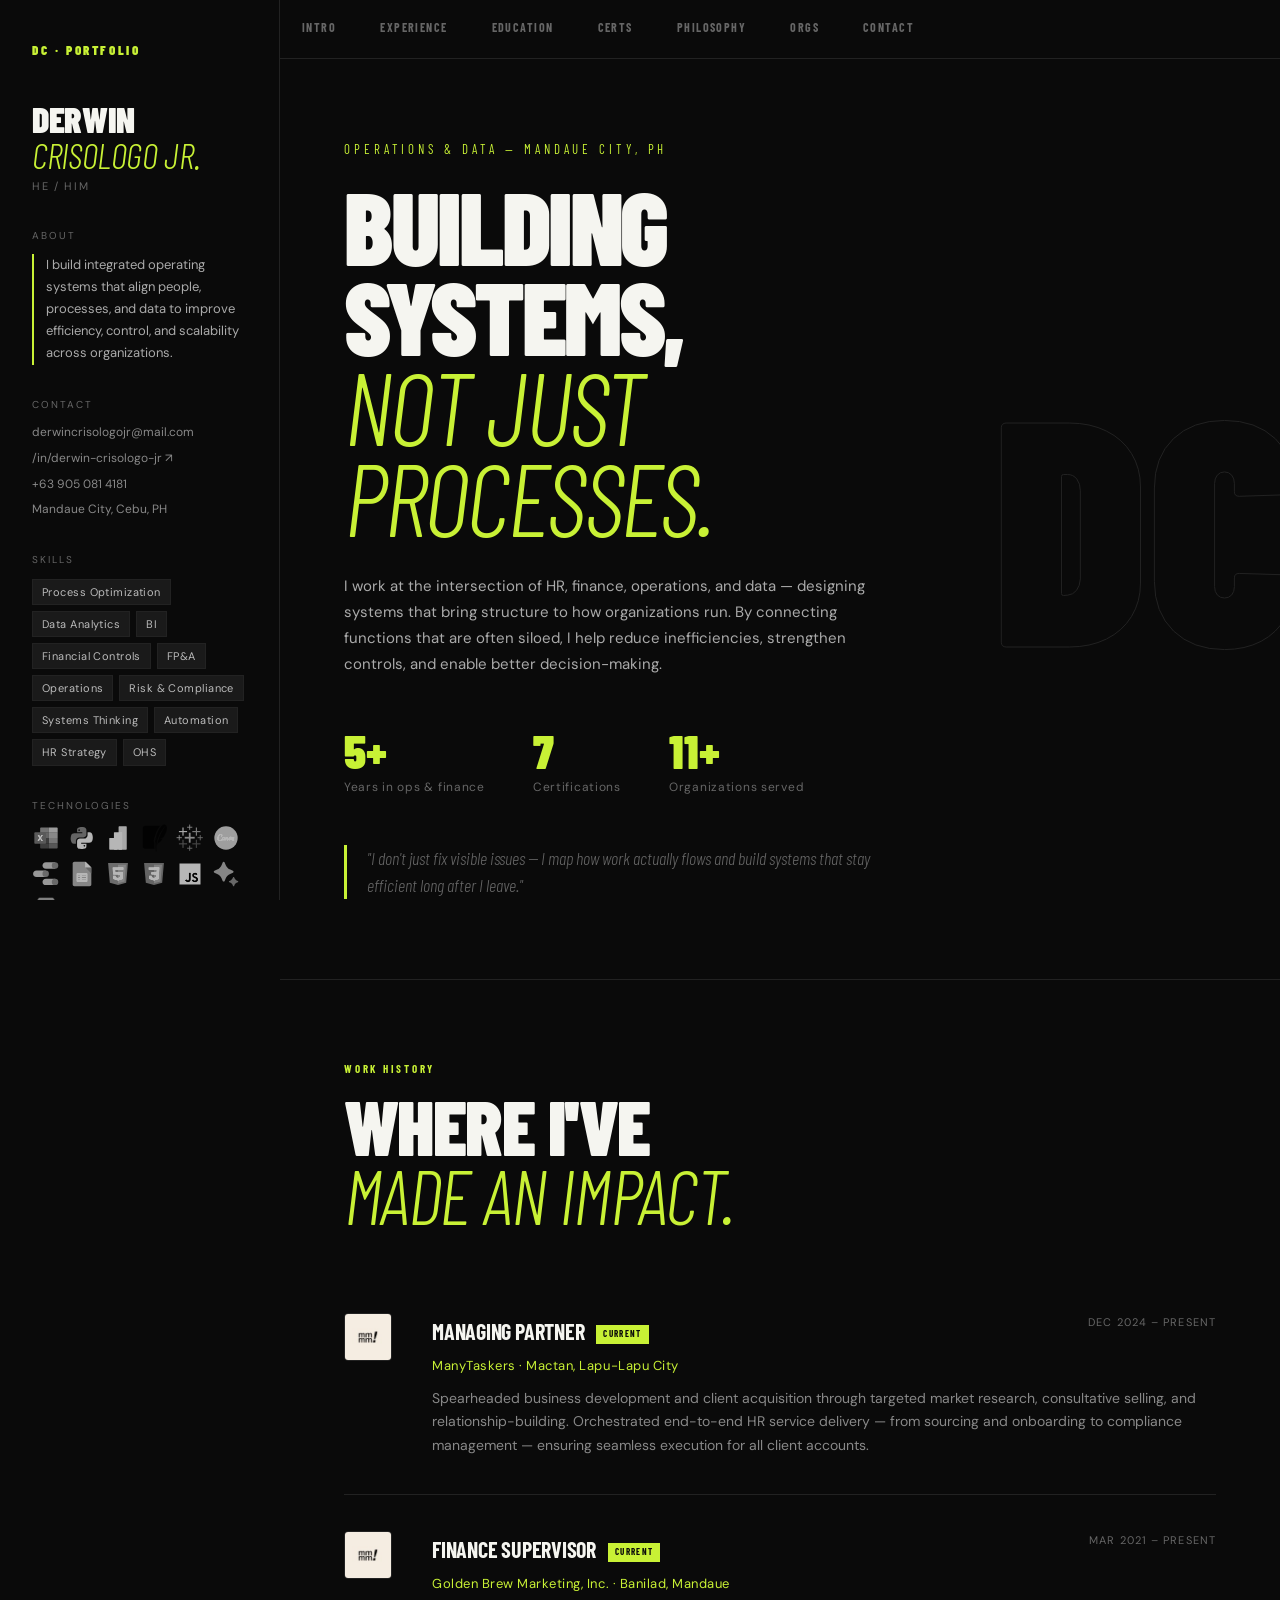
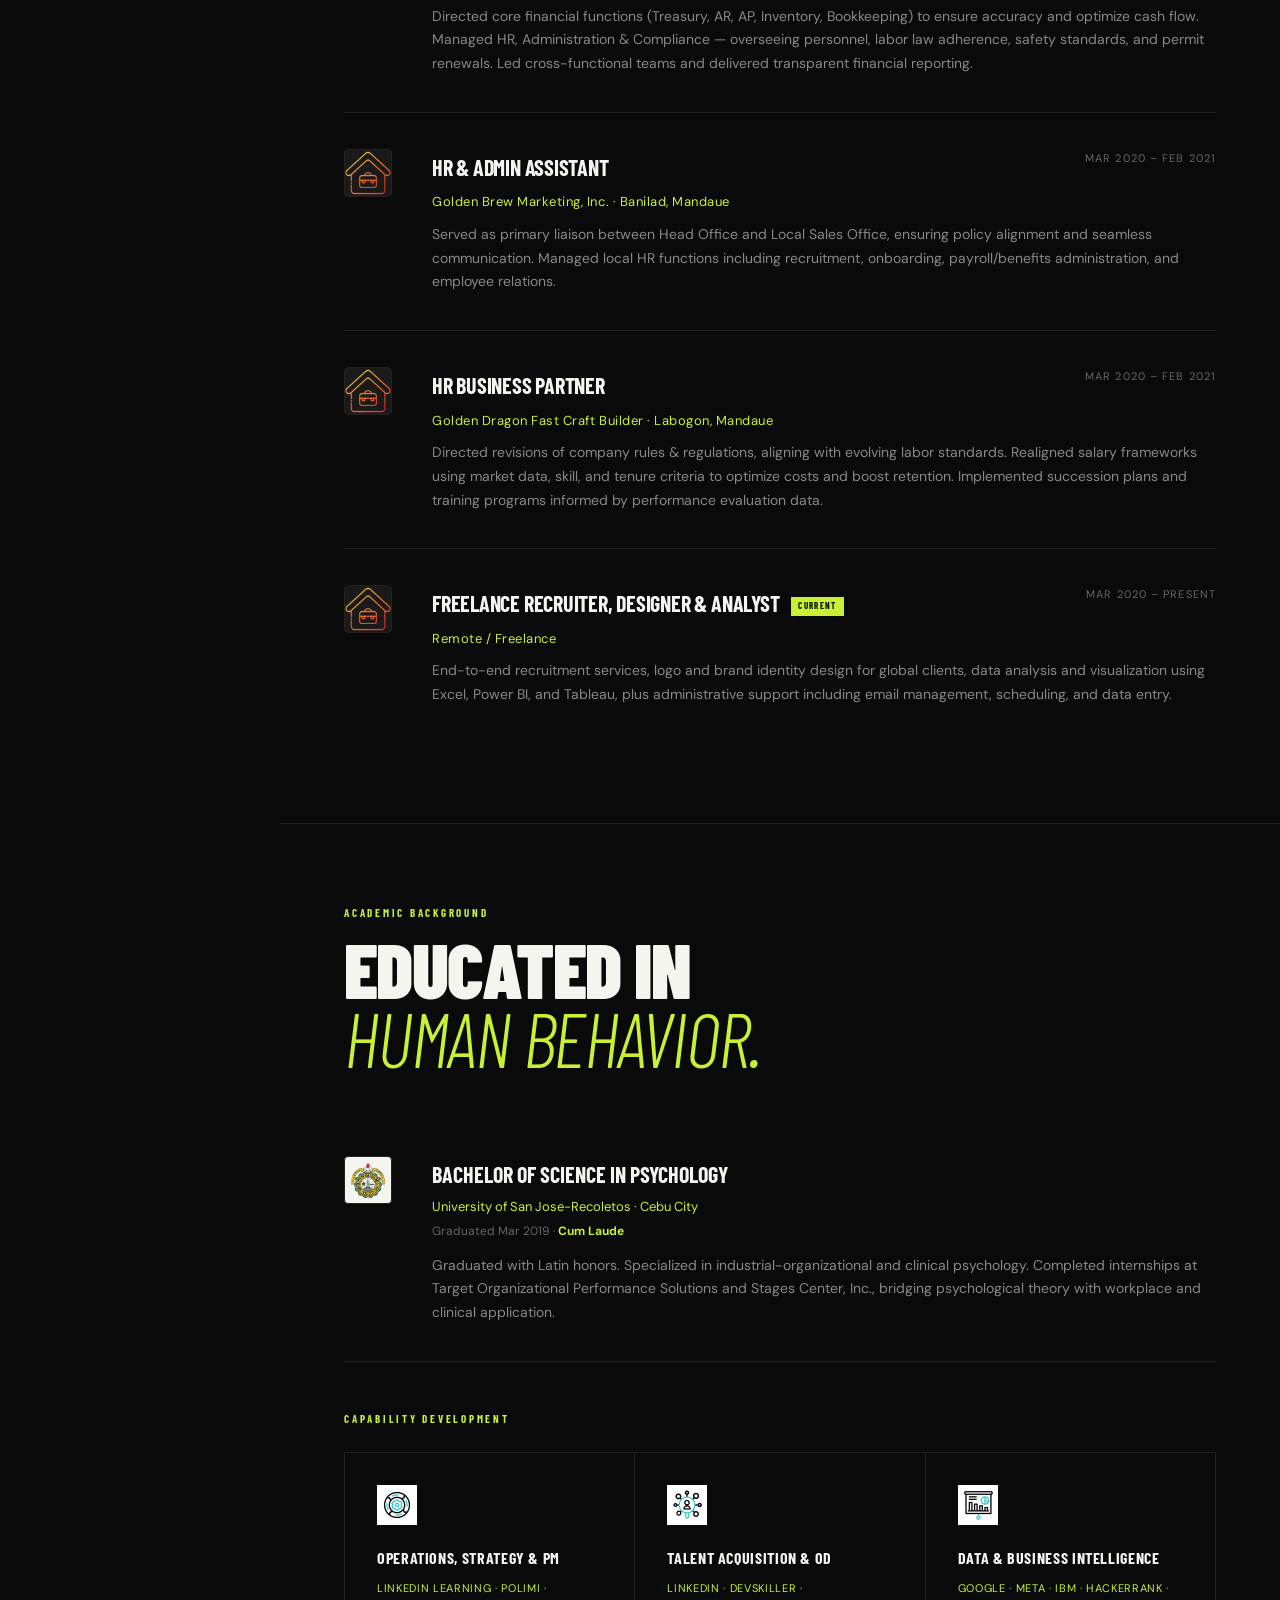
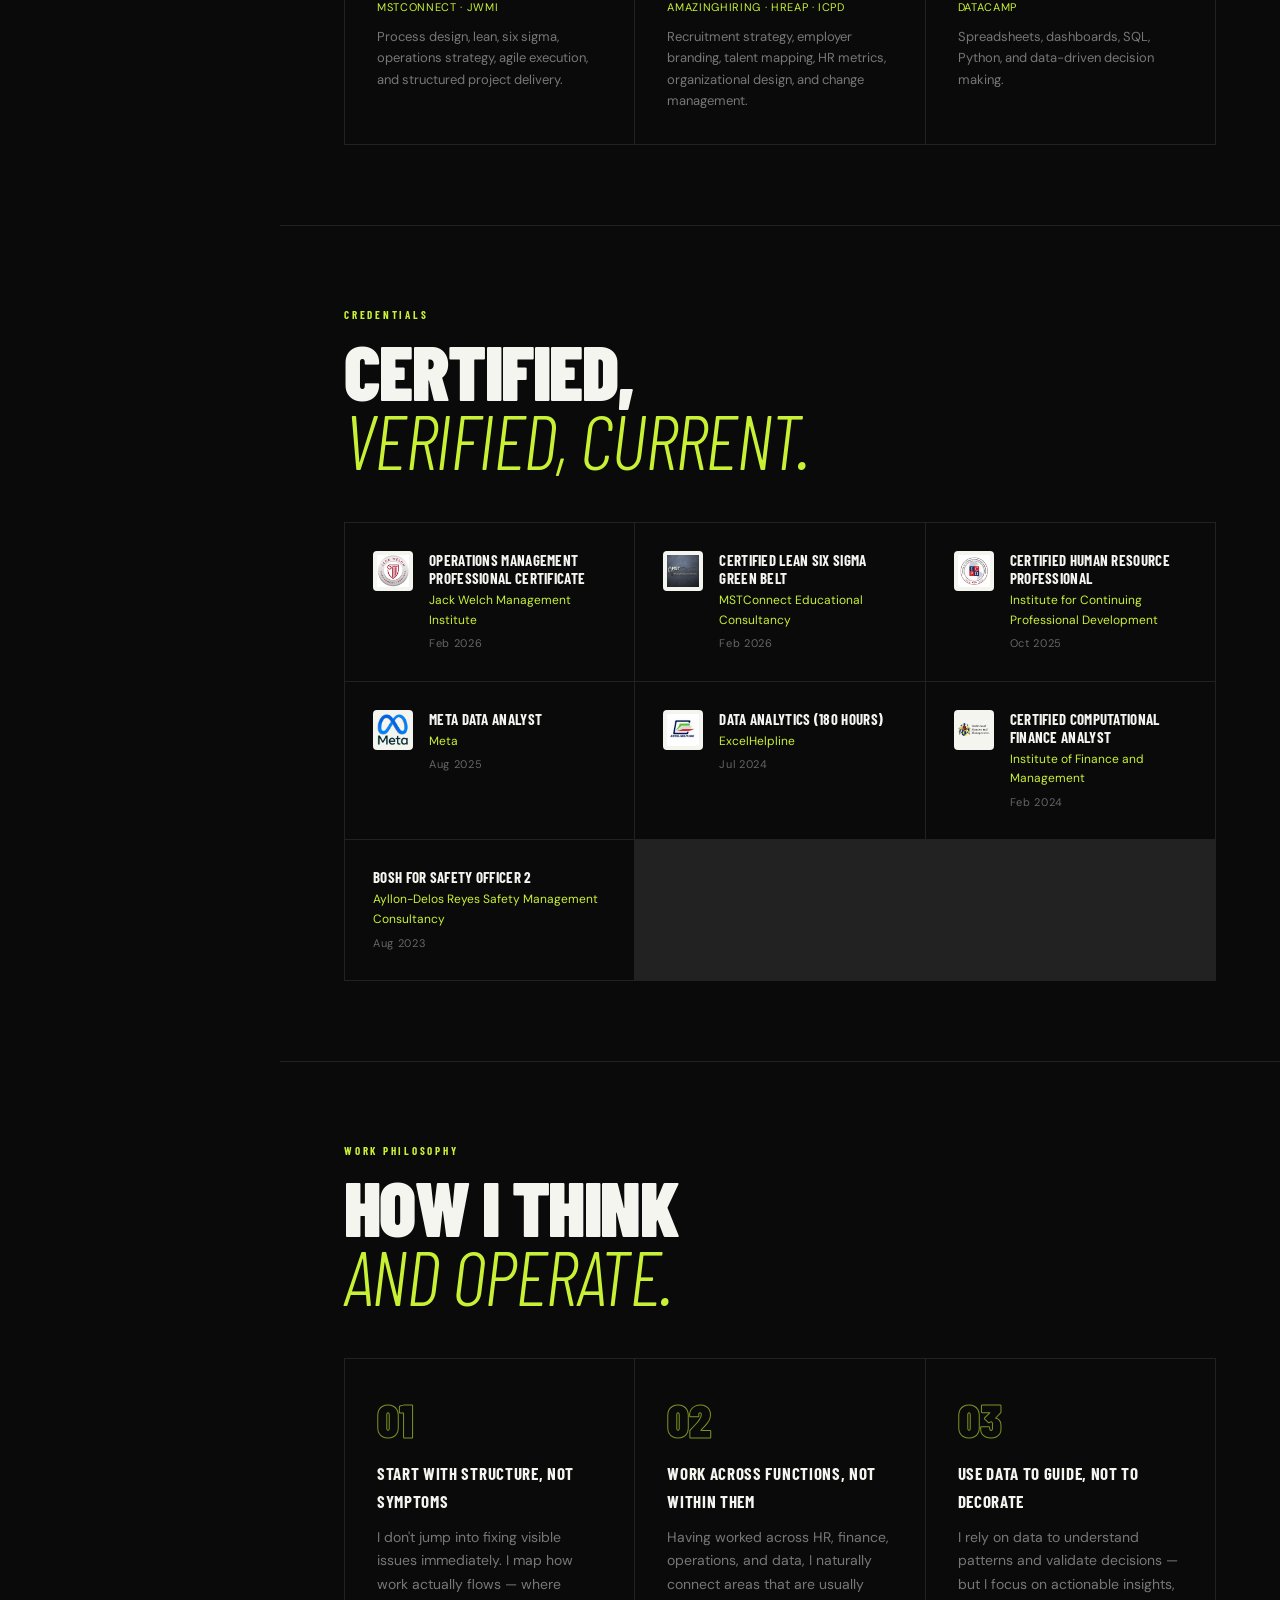
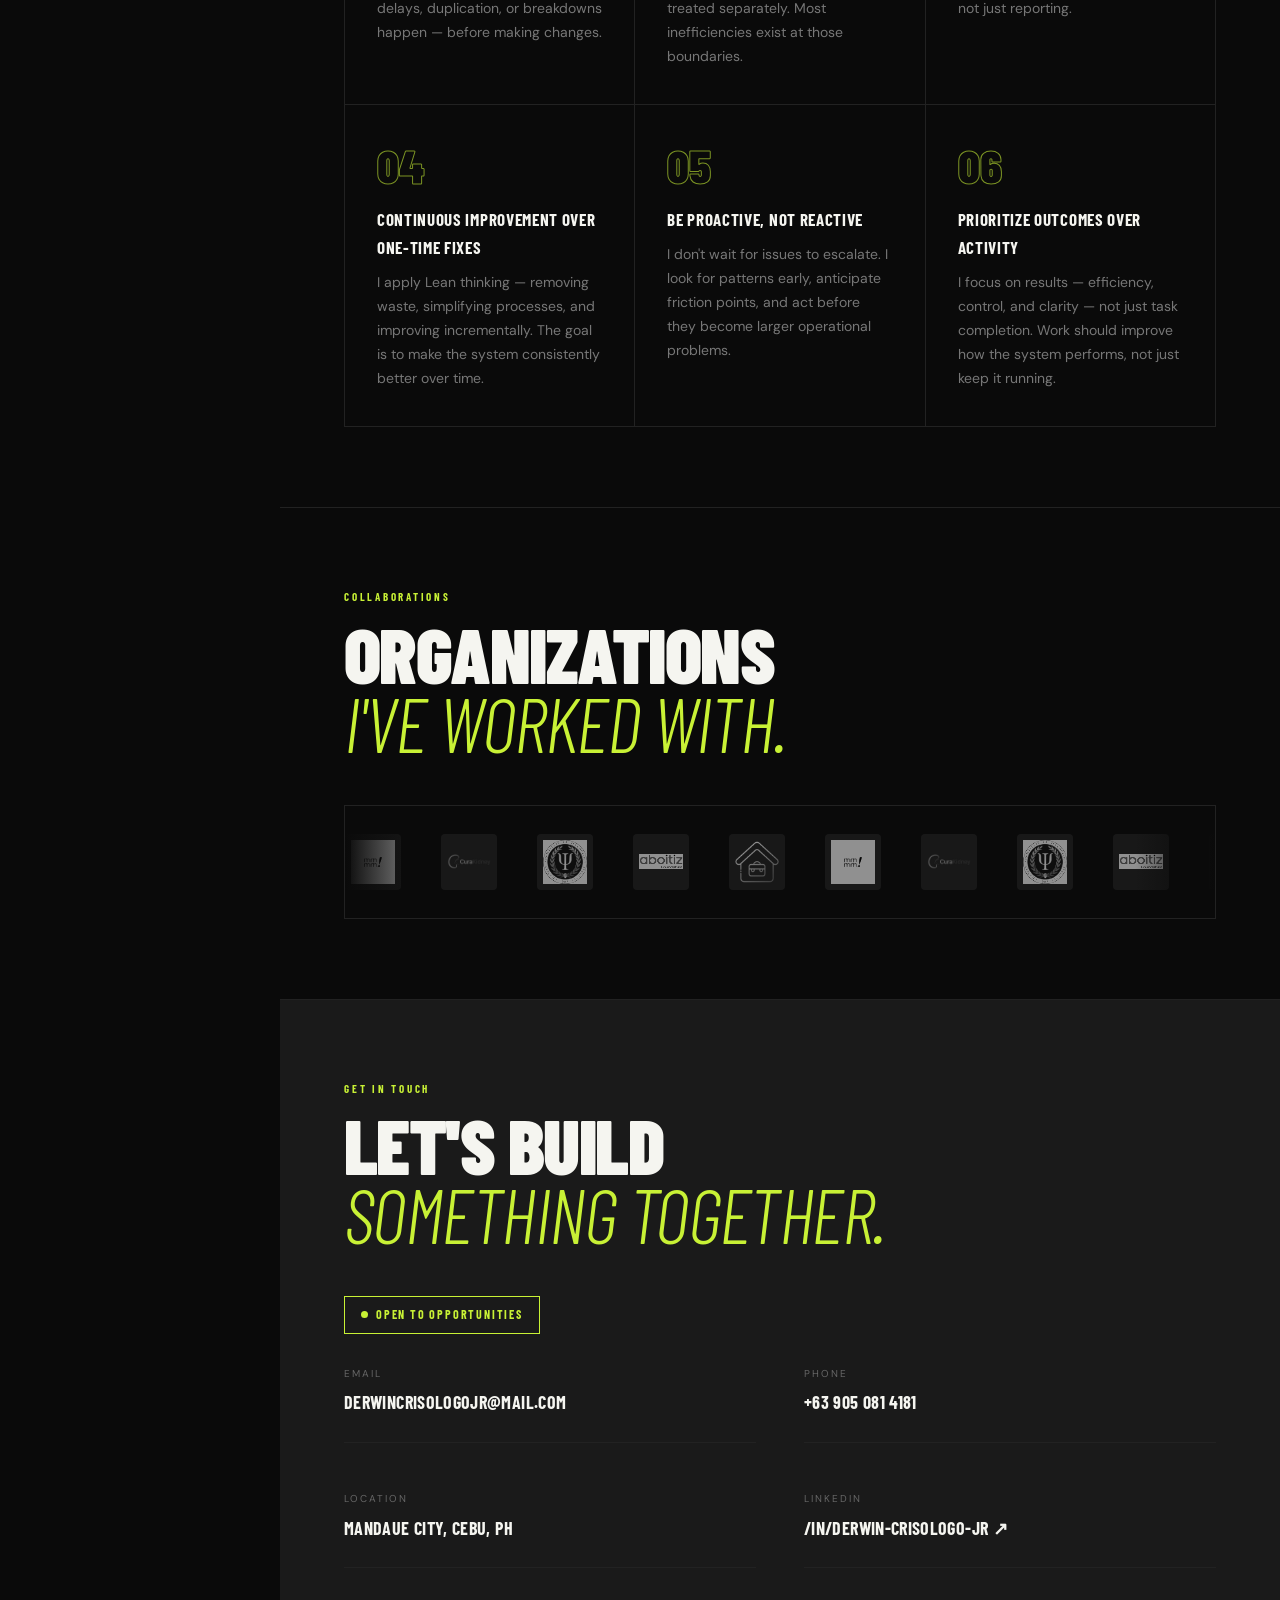
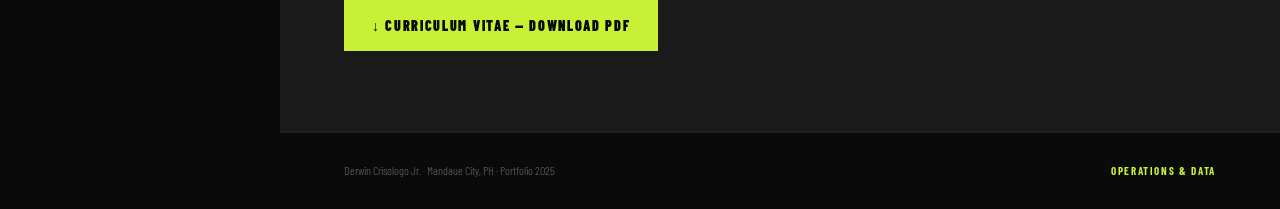
==== commit 086e6e1f: "Update derwin-portfolio-rethemed.html" ====
--- a/derwin-portfolio-rethemed.html
+++ b/derwin-portfolio-rethemed.html
@@ -802,9 +802,12 @@
   <div class="tools-grid">
     <img src="https://voidrwn.github.io/tools/Excel.svg" title="Excel" />
     <img src="https://voidrwn.github.io/tools/Python.svg" title="Python" />
+    <img src="https://voidrwn.github.io/tools/Power BI.svg" title="Power BI" />
     <img src="https://voidrwn.github.io/tools/SQLite.svg" title="SQL" />
     <img src="https://voidrwn.github.io/tools/Tableau.svg" title="Tableau" />
     <img src="https://voidrwn.github.io/tools/Canva.svg" title="Canva" />
+    <img src="https://voidrwn.github.io/tools/Google Data Studio.svg" title="Data Studio" />
+    <img src="https://voidrwn.github.io/tools/Google Sheets.svg" title="G Sheets" />
     <img src="https://voidrwn.github.io/tools/HTML.svg" title="HTML" />
     <img src="https://voidrwn.github.io/tools/CSS.svg" title="CSS" />
     <img src="https://voidrwn.github.io/tools/Javascript.svg" title="JS" />
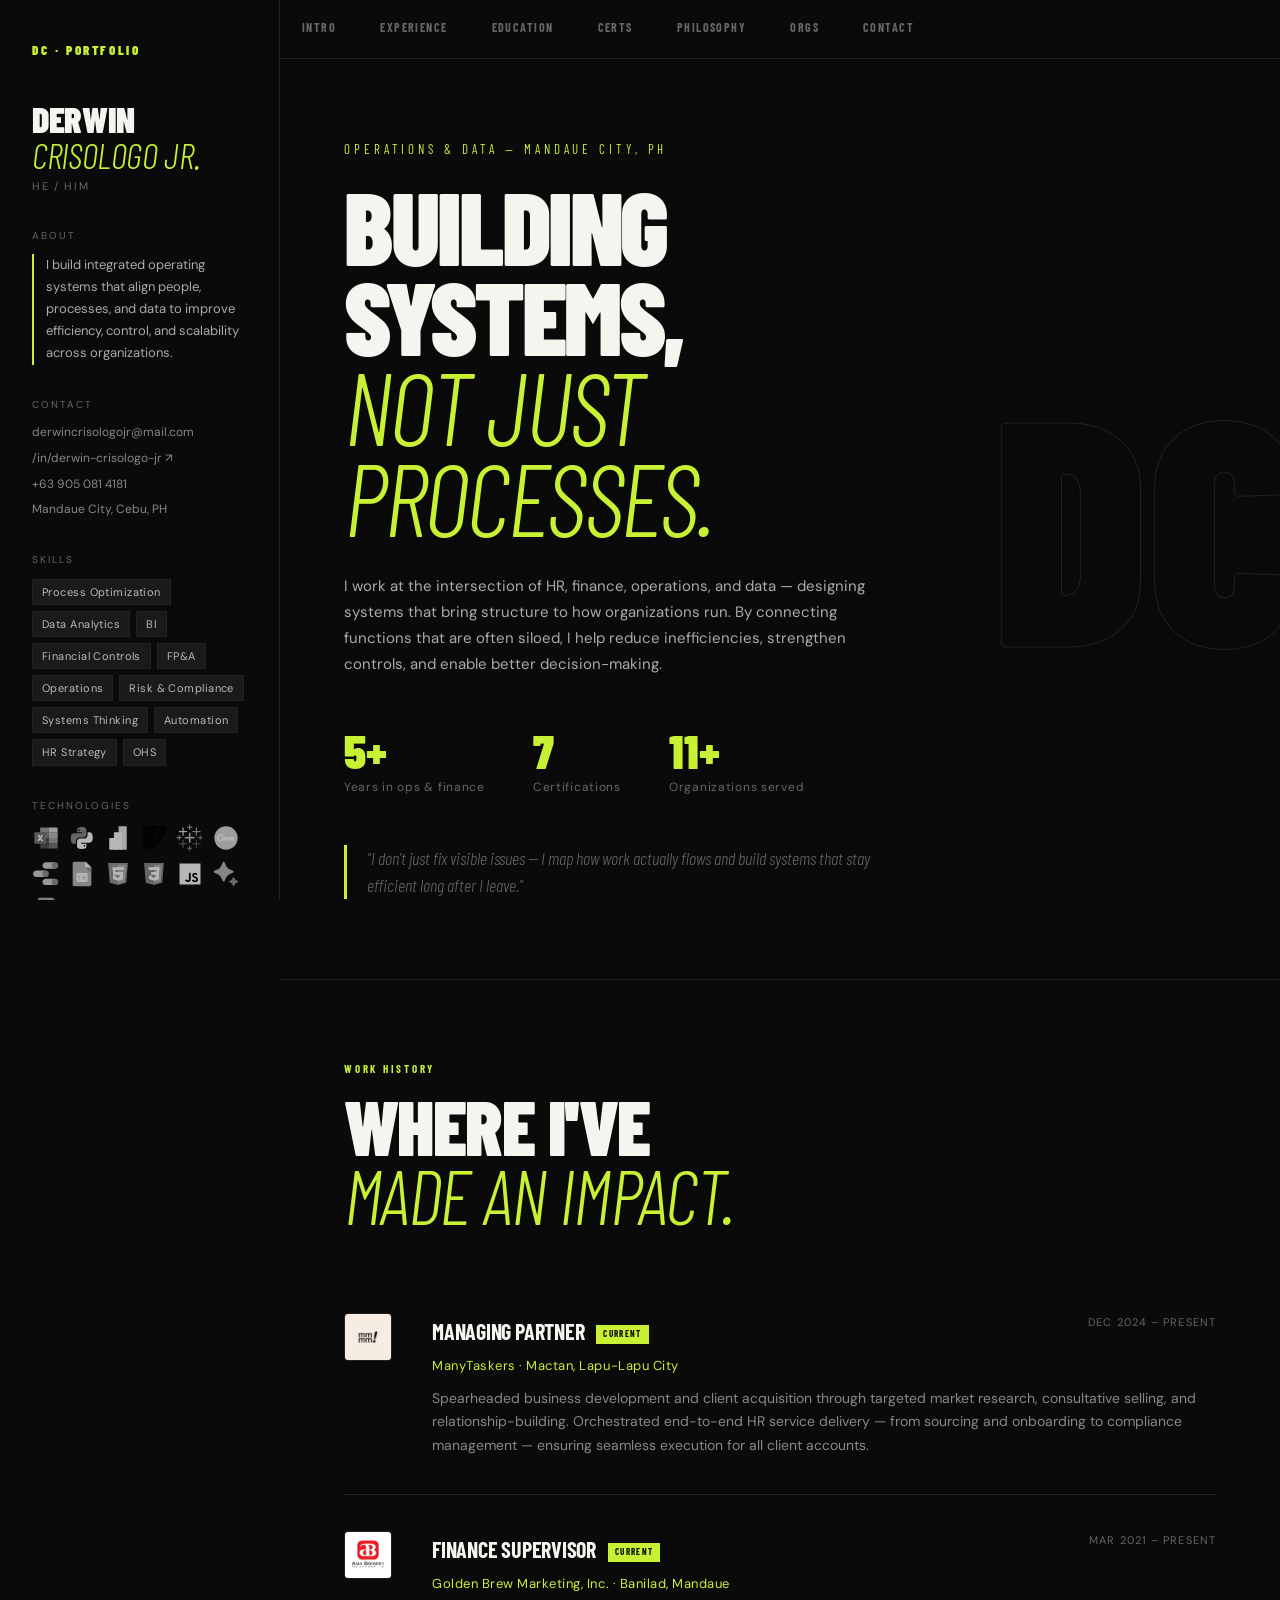
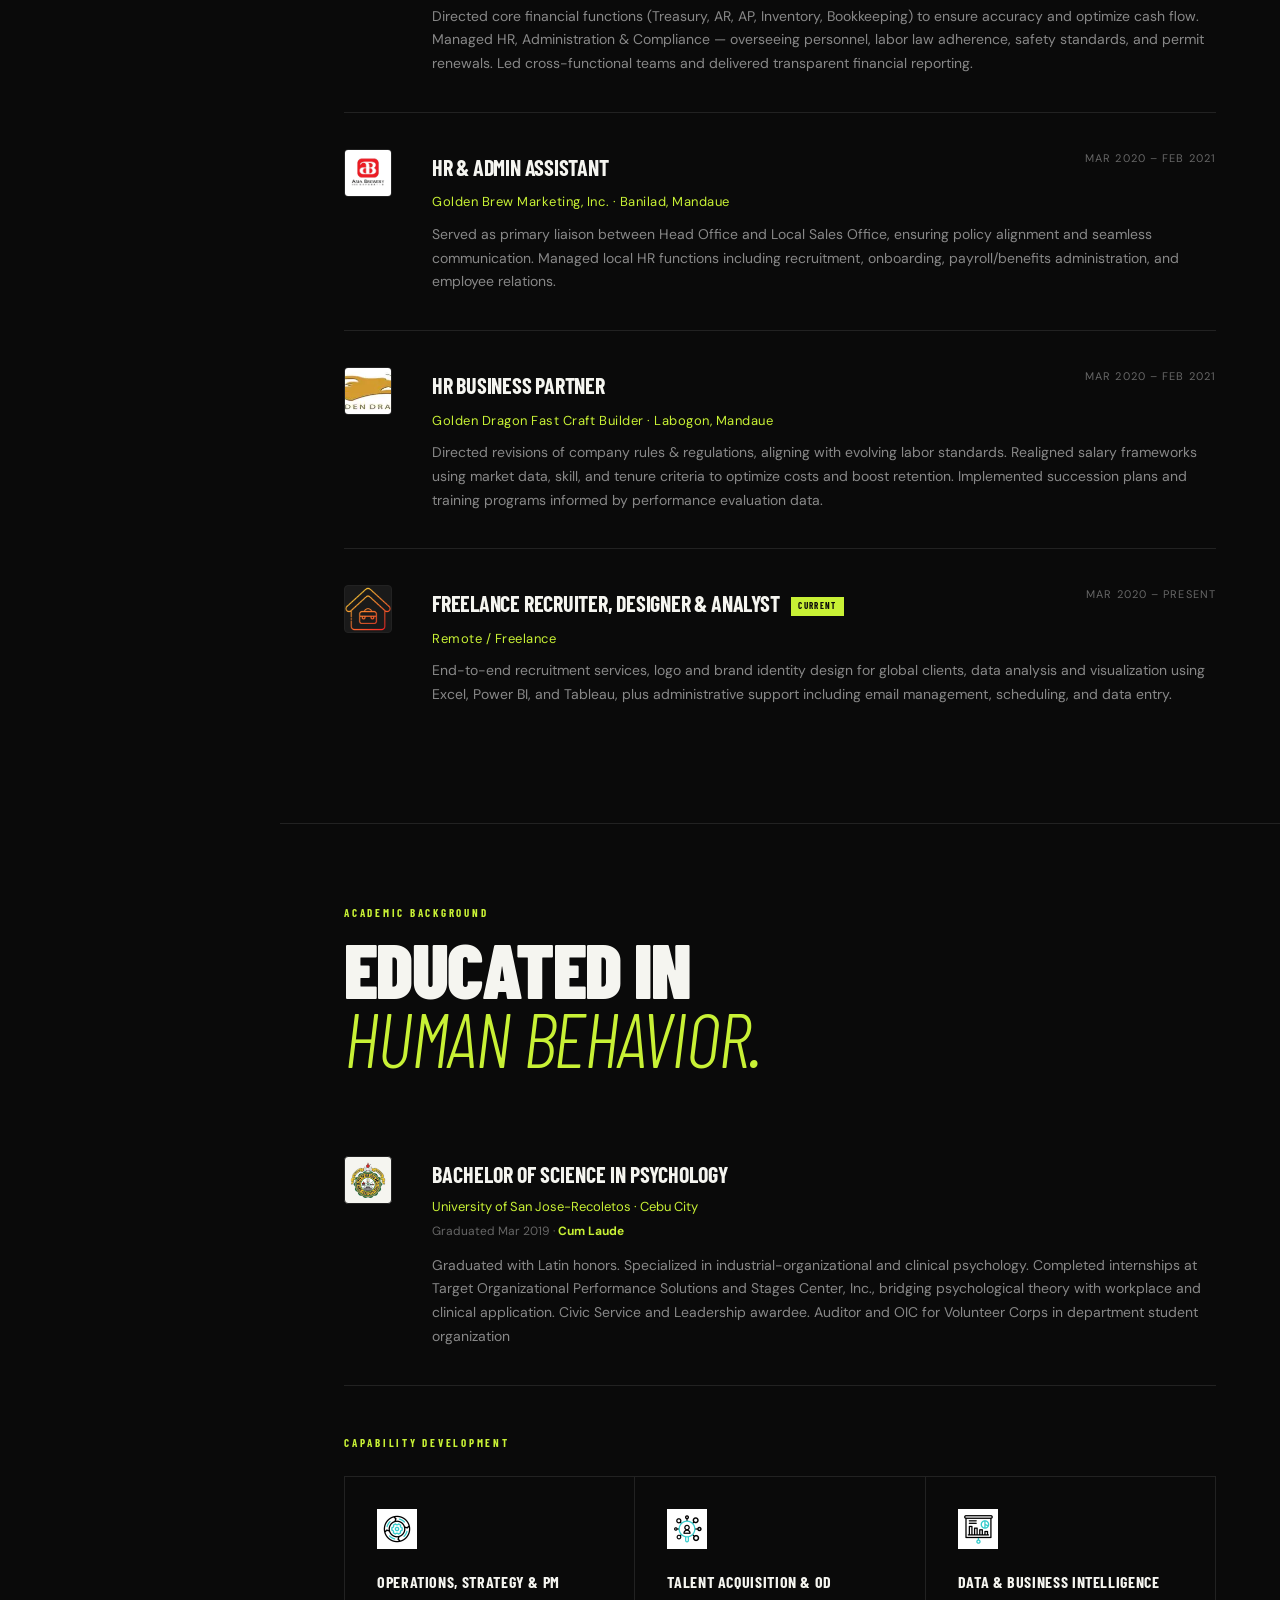
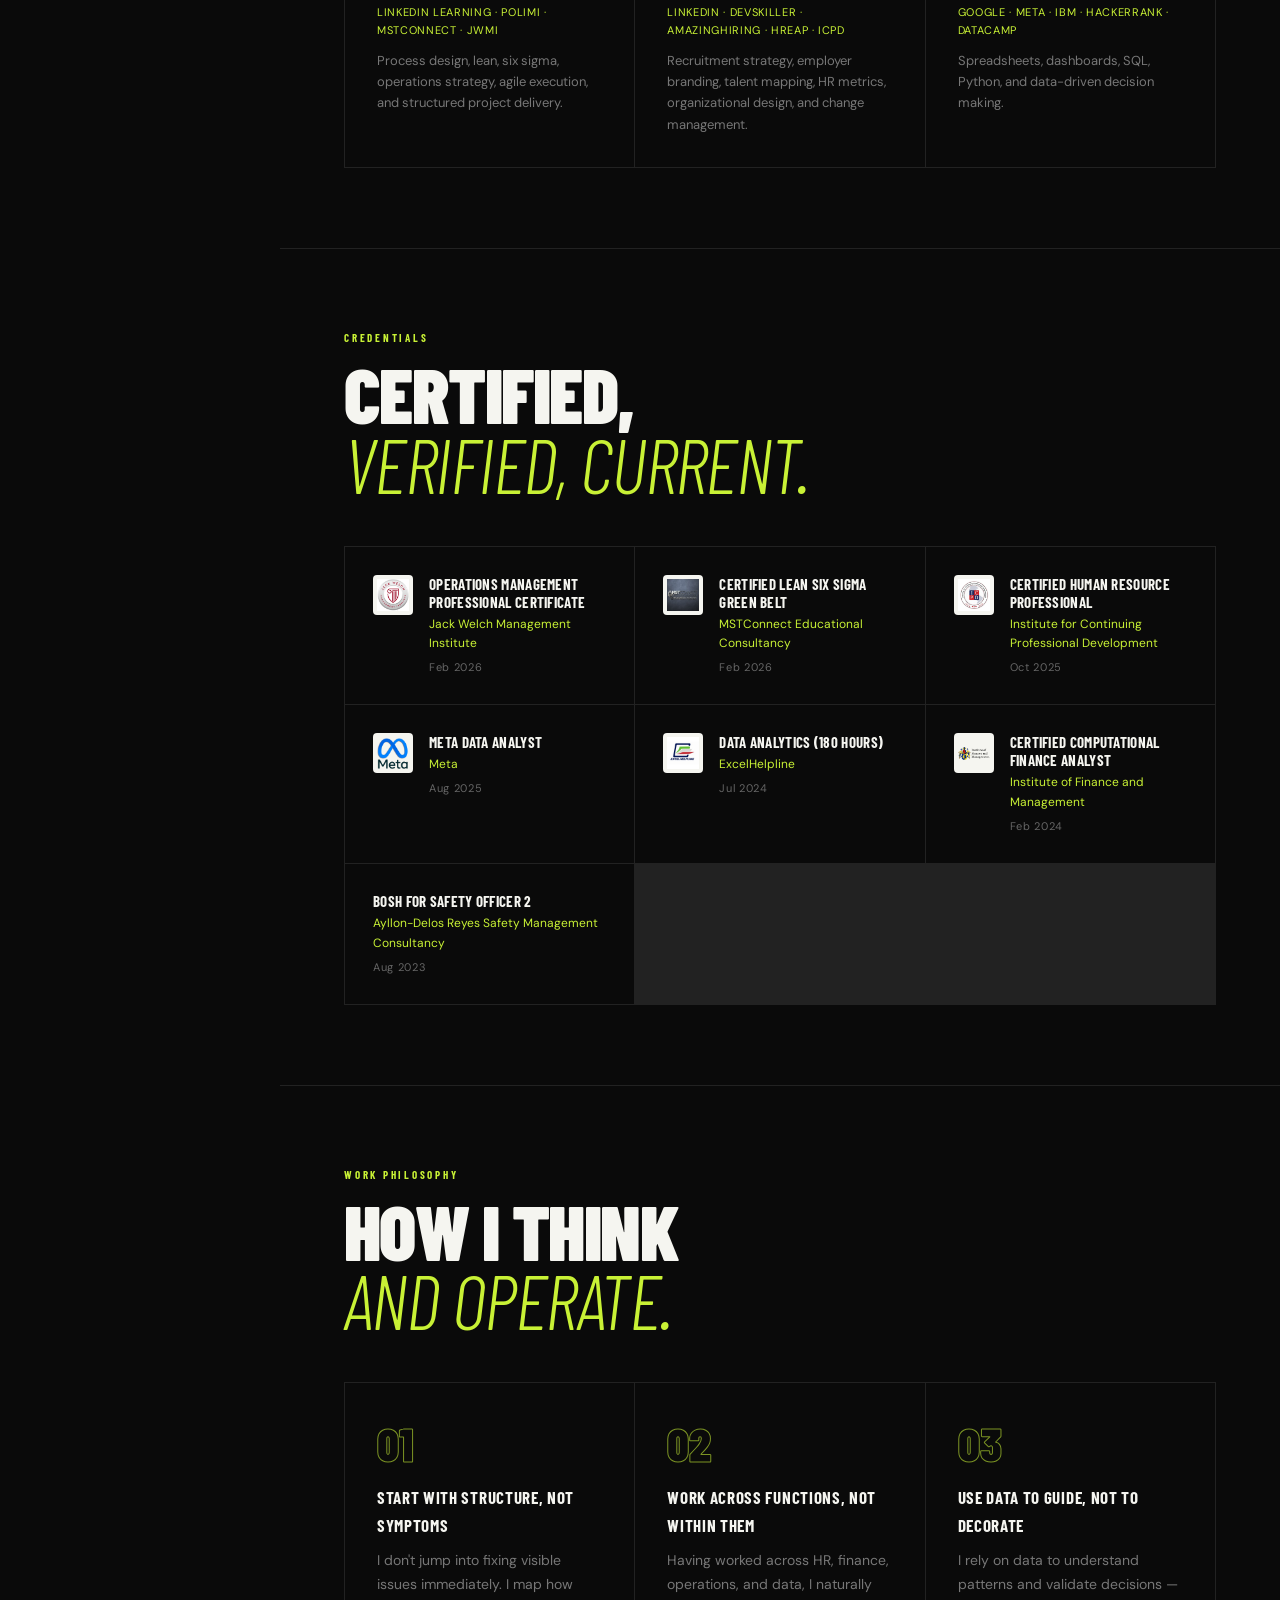
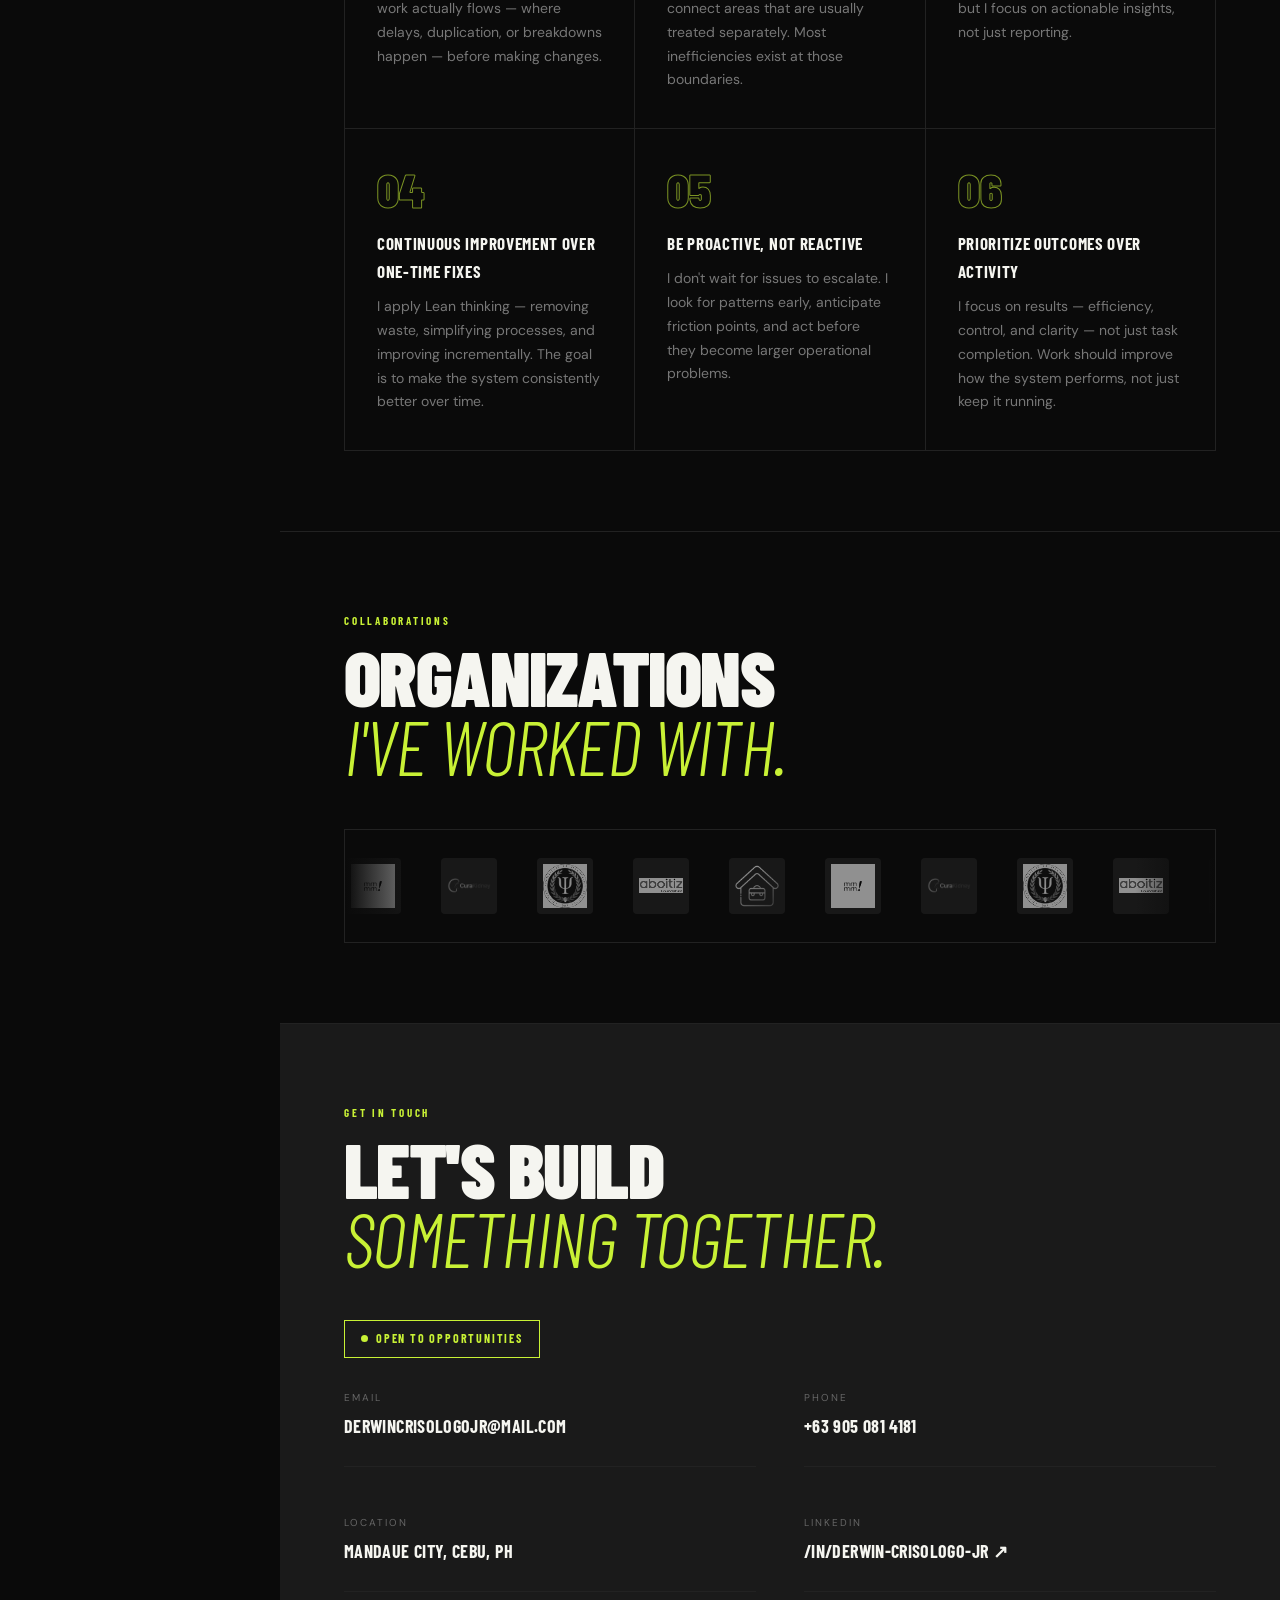
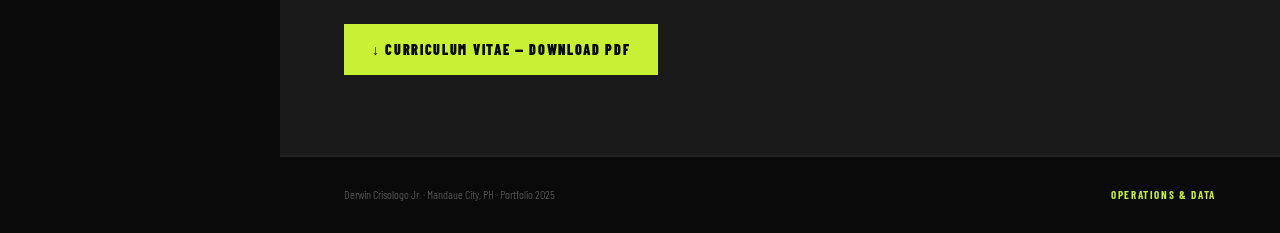
==== commit b90304fc: "Update derwin-portfolio-rethemed.html" ====
--- a/derwin-portfolio-rethemed.html
+++ b/derwin-portfolio-rethemed.html
@@ -843,7 +843,7 @@
     <div class="sidebar-pronoun">he / him</div>
   </div>
   <ul class="contact-list" style="margin-bottom:20px;">
-    <li><a href="mailto:derwincrisologojr@mail.com">derwincrisologojr@mail.com</a></li>
+    <li><a href="mailto:derwincrisologojr@mail.com">derwincrisologojr@gmail.com</a></li>
     <li><a href="tel:+639050814181">+63 905 081 4181</a></li>
     <li>Mandaue City, Cebu, PH</li>
   </ul>
@@ -905,7 +905,7 @@
       </div>
 
       <div class="job-item fade-in">
-        <img class="job-logo" src="https://voidrwn.github.io/companies/manytaskers.jfif" alt="Golden Brew" onerror="this.src='https://voidrwn.github.io/companies/remote.png'" />
+        <img class="job-logo" src="https://voidrwn.github.io/companies/golden brew marketing inc.webp" alt="Golden Brew" onerror="this.src='https://voidrwn.github.io/companies/remote.png'" />
         <div class="job-meta">
           <div class="job-top">
             <span class="job-title">Finance Supervisor <span class="job-current">Current</span></span>
@@ -917,7 +917,7 @@
       </div>
 
       <div class="job-item fade-in">
-        <img class="job-logo" src="https://voidrwn.github.io/companies/remote.png" alt="Golden Brew HR" />
+        <img class="job-logo" src="https://voidrwn.github.io/companies/golden brew marketing inc.webp" alt="Golden Brew HR" />
         <div class="job-meta">
           <div class="job-top">
             <span class="job-title">HR & Admin Assistant</span>
@@ -929,7 +929,7 @@
       </div>
 
       <div class="job-item fade-in">
-        <img class="job-logo" src="https://voidrwn.github.io/companies/remote.png" alt="Golden Dragon" />
+        <img class="job-logo" src="https://voidrwn.github.io/companies/golden dragon fastcraft builder.webp" alt="Golden Dragon" />
         <div class="job-meta">
           <div class="job-top">
             <span class="job-title">HR Business Partner</span>
@@ -966,7 +966,7 @@
         <div class="edu-degree">Bachelor of Science in Psychology</div>
         <div class="edu-school">University of San Jose-Recoletos · Cebu City</div>
         <div class="edu-date">Graduated Mar 2019 · <strong style="color:var(--lime)">Cum Laude</strong></div>
-        <p class="edu-desc">Graduated with Latin honors. Specialized in industrial-organizational and clinical psychology. Completed internships at Target Organizational Performance Solutions and Stages Center, Inc., bridging psychological theory with workplace and clinical application.</p>
+        <p class="edu-desc">Graduated with Latin honors. Specialized in industrial-organizational and clinical psychology. Completed internships at Target Organizational Performance Solutions and Stages Center, Inc., bridging psychological theory with workplace and clinical application. Civic Service and Leadership awardee. Auditor and OIC for Volunteer Corps in department student organization</p>
       </div>
     </div>
 
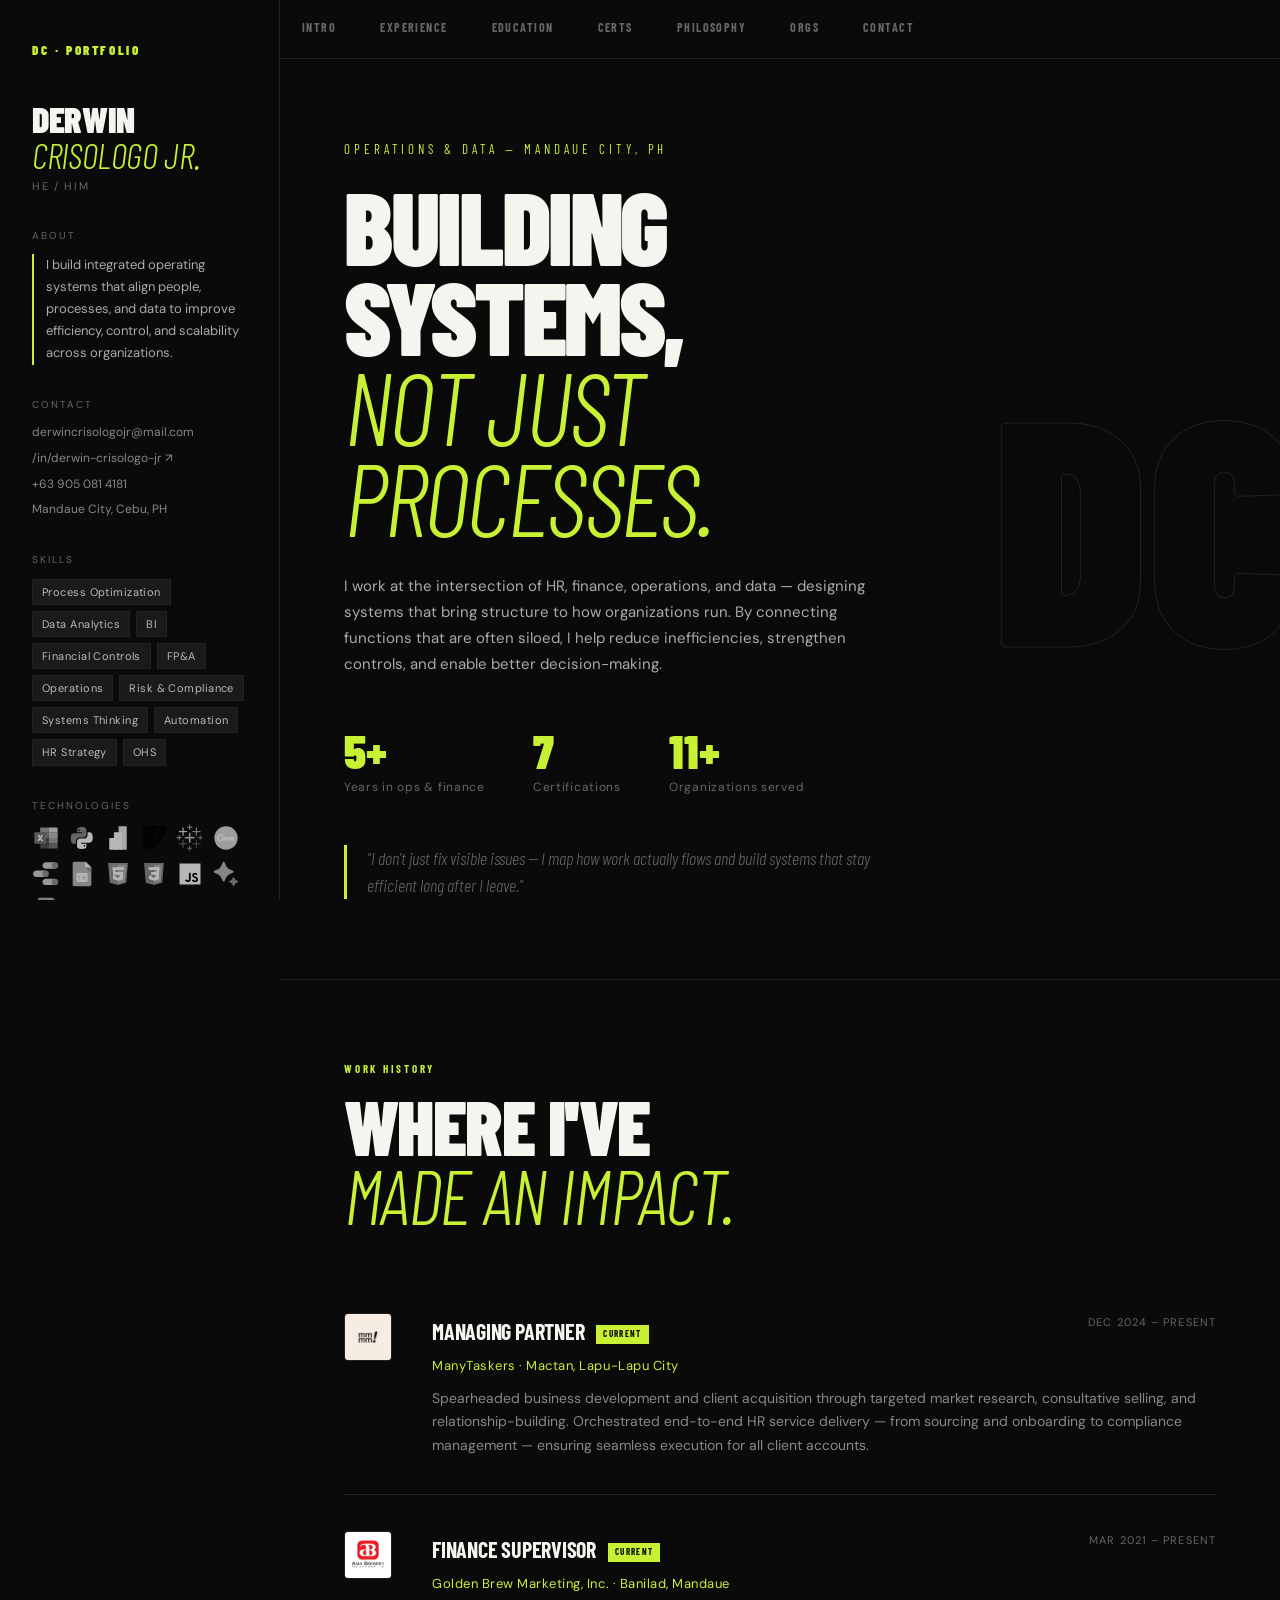
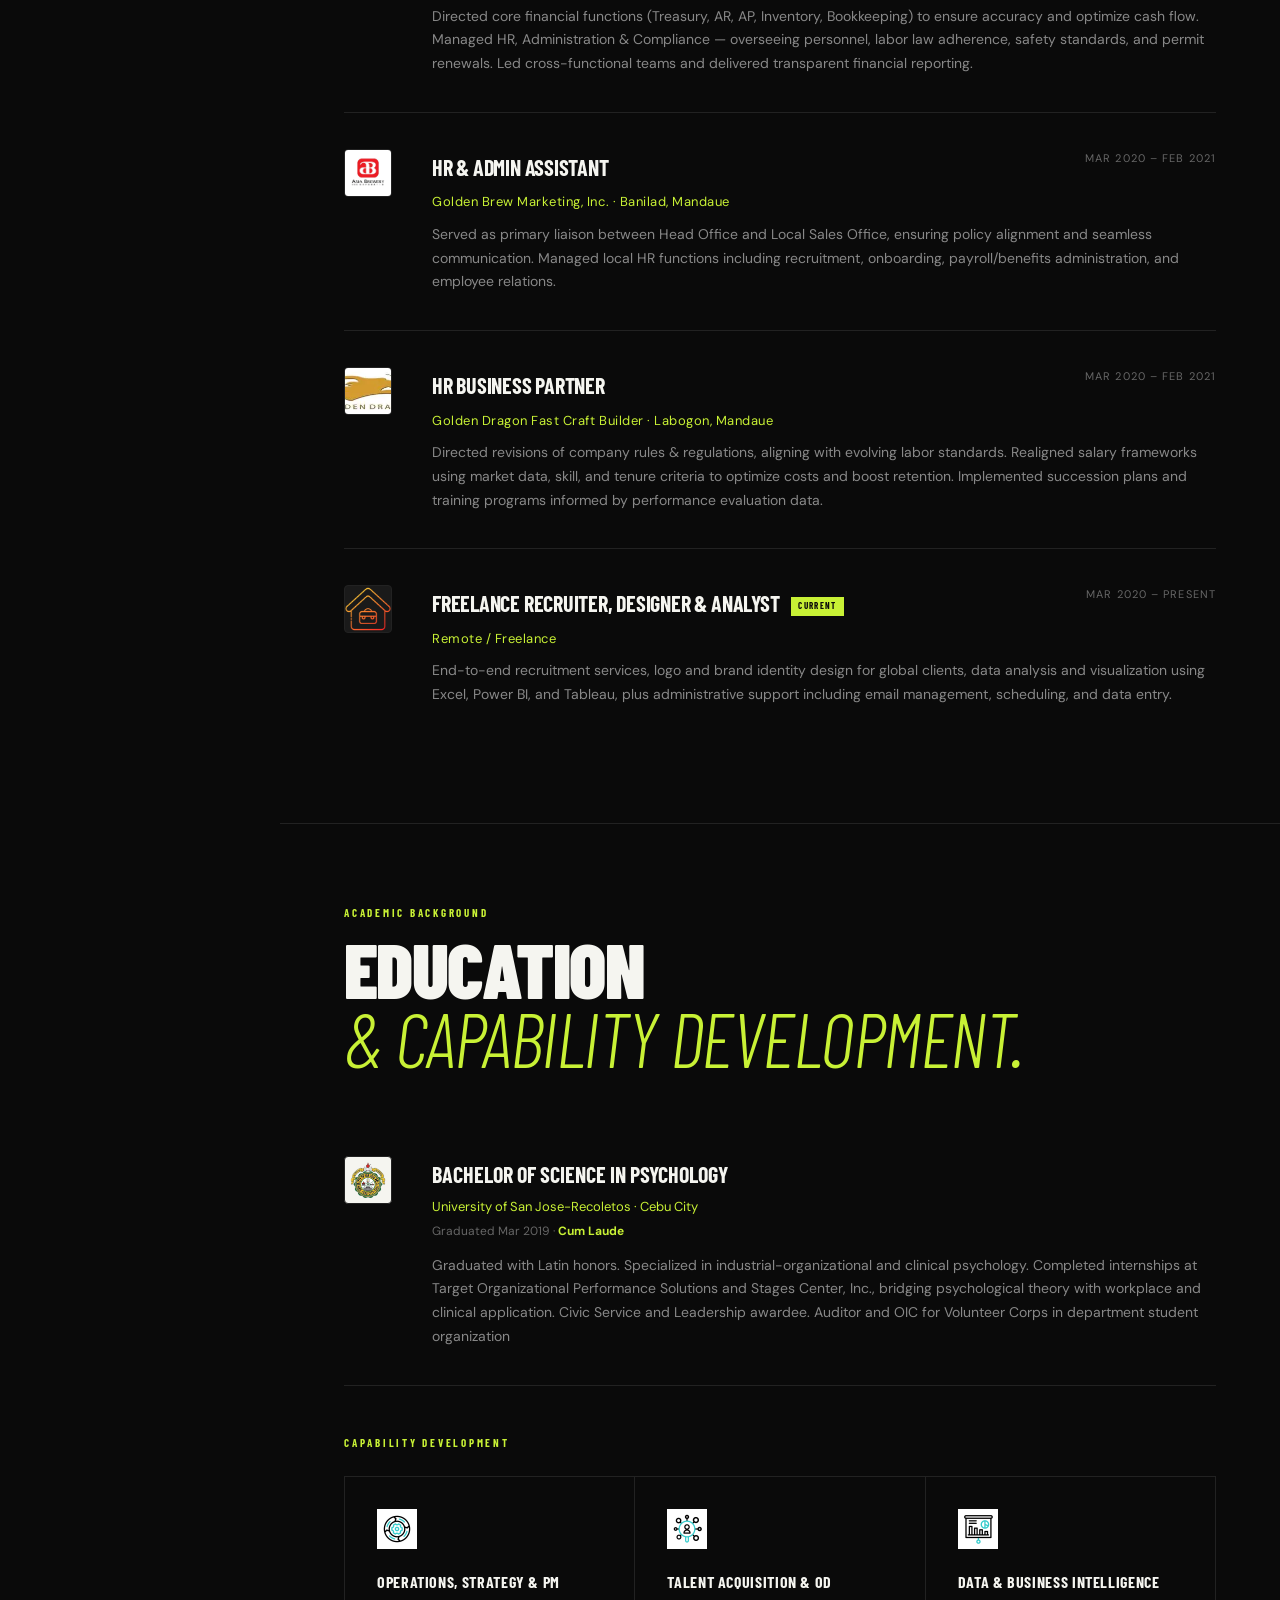
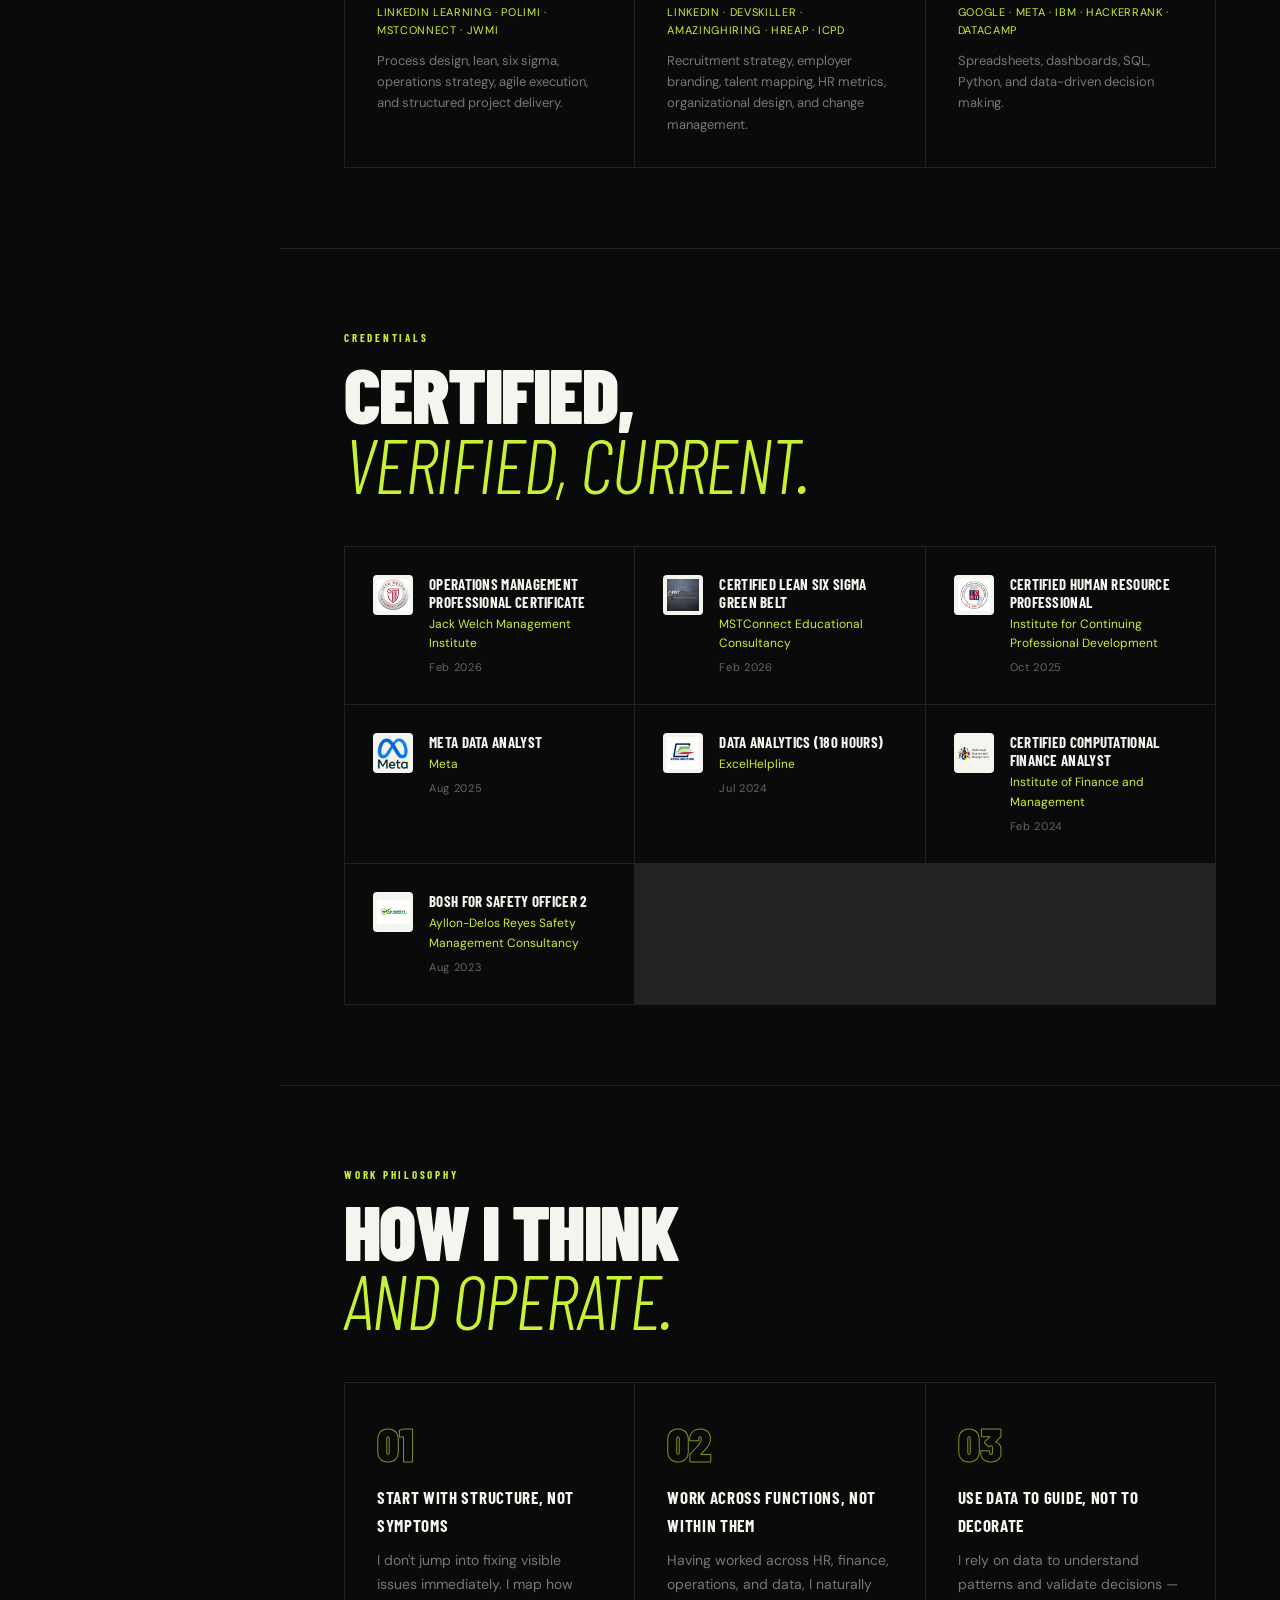
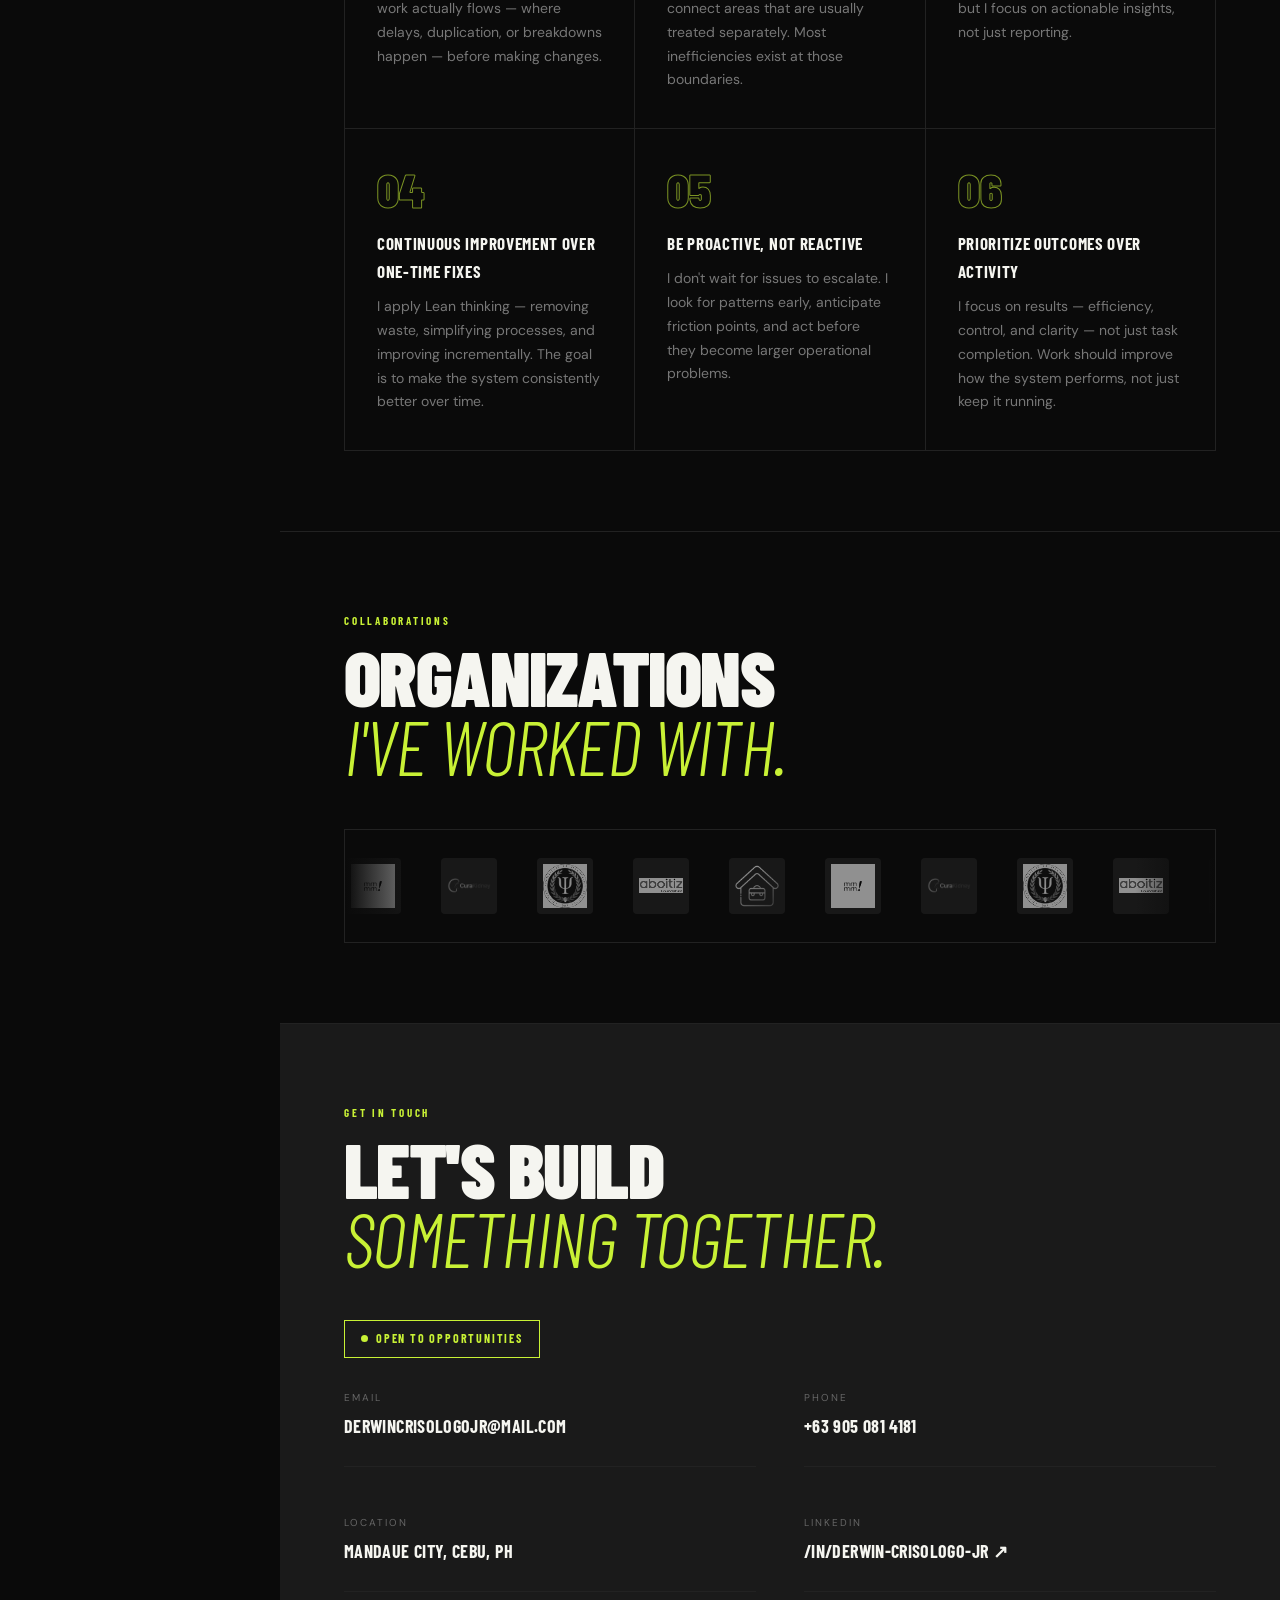
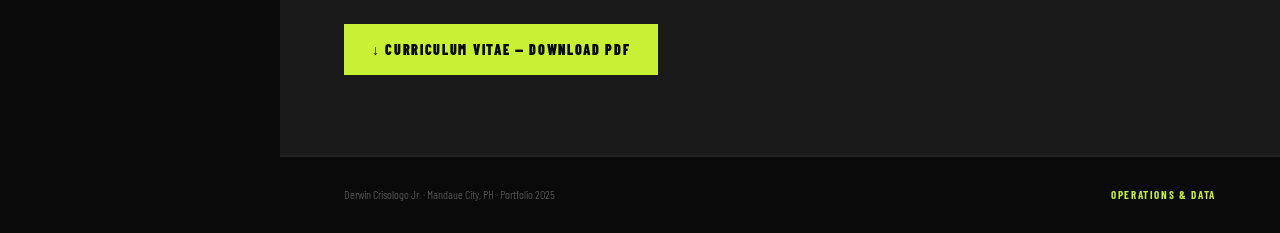
==== commit 8fee3f9e: "Update derwin-portfolio-rethemed.html" ====
--- a/derwin-portfolio-rethemed.html
+++ b/derwin-portfolio-rethemed.html
@@ -958,7 +958,7 @@
   <!-- ── EDUCATION ── -->
   <section id="education">
     <div class="section-label">Academic Background</div>
-    <h2 class="section-heading">Educated in<br><em>human behavior.</em></h2>
+    <h2 class="section-heading">Education<br><em>& Capability Development.</em></h2>
 
     <div class="edu-block fade-in">
       <img class="edu-logo" src="https://voidrwn.github.io/school/usj-r.png" alt="USJR" />
@@ -1049,6 +1049,7 @@
         </div>
       </div>
       <div class="cert-card fade-in">
+        <img class="cert-logo" src="https://voidrwn.github.io/certificates/ADS Safety.jpg" onerror="this.style.display='none'" alt="" />
         <div class="cert-info">
           <div class="cert-name">BOSH for Safety Officer 2</div>
           <div class="cert-issuer">Ayllon-Delos Reyes Safety Management Consultancy</div>
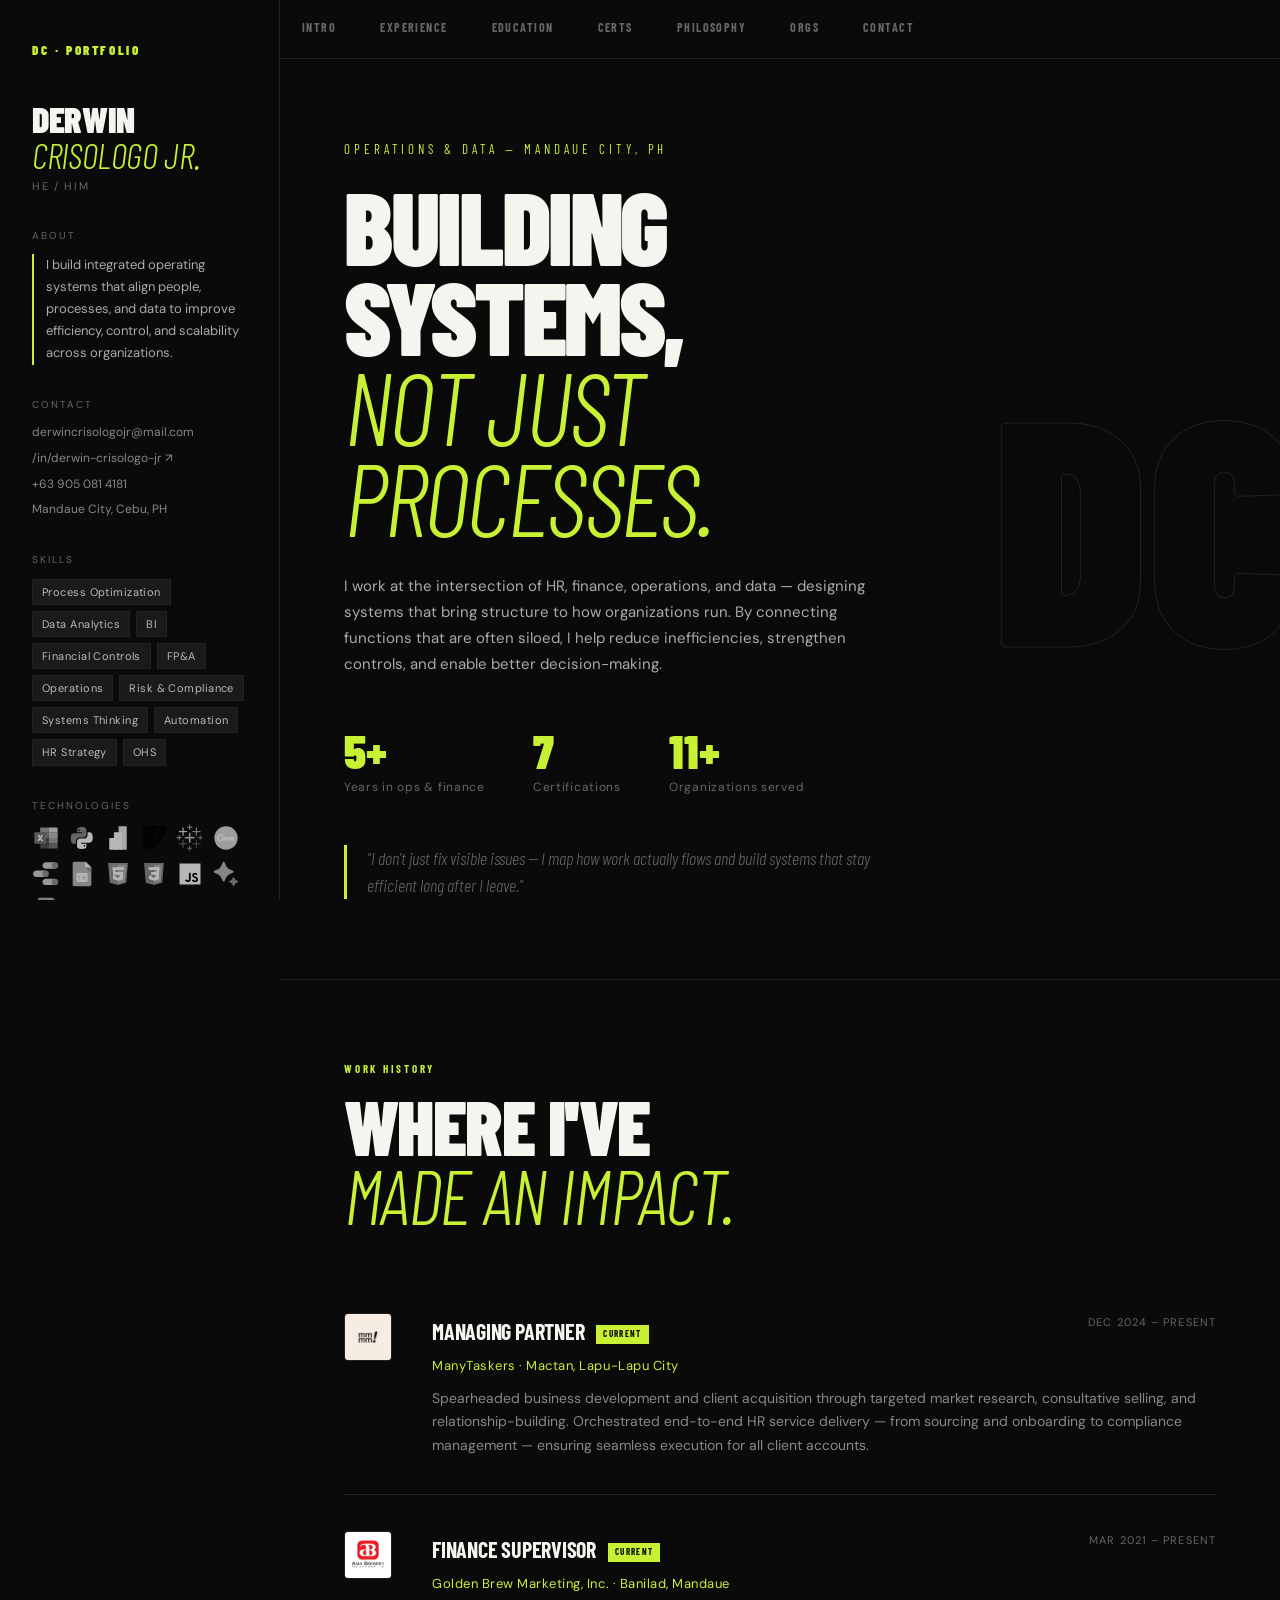
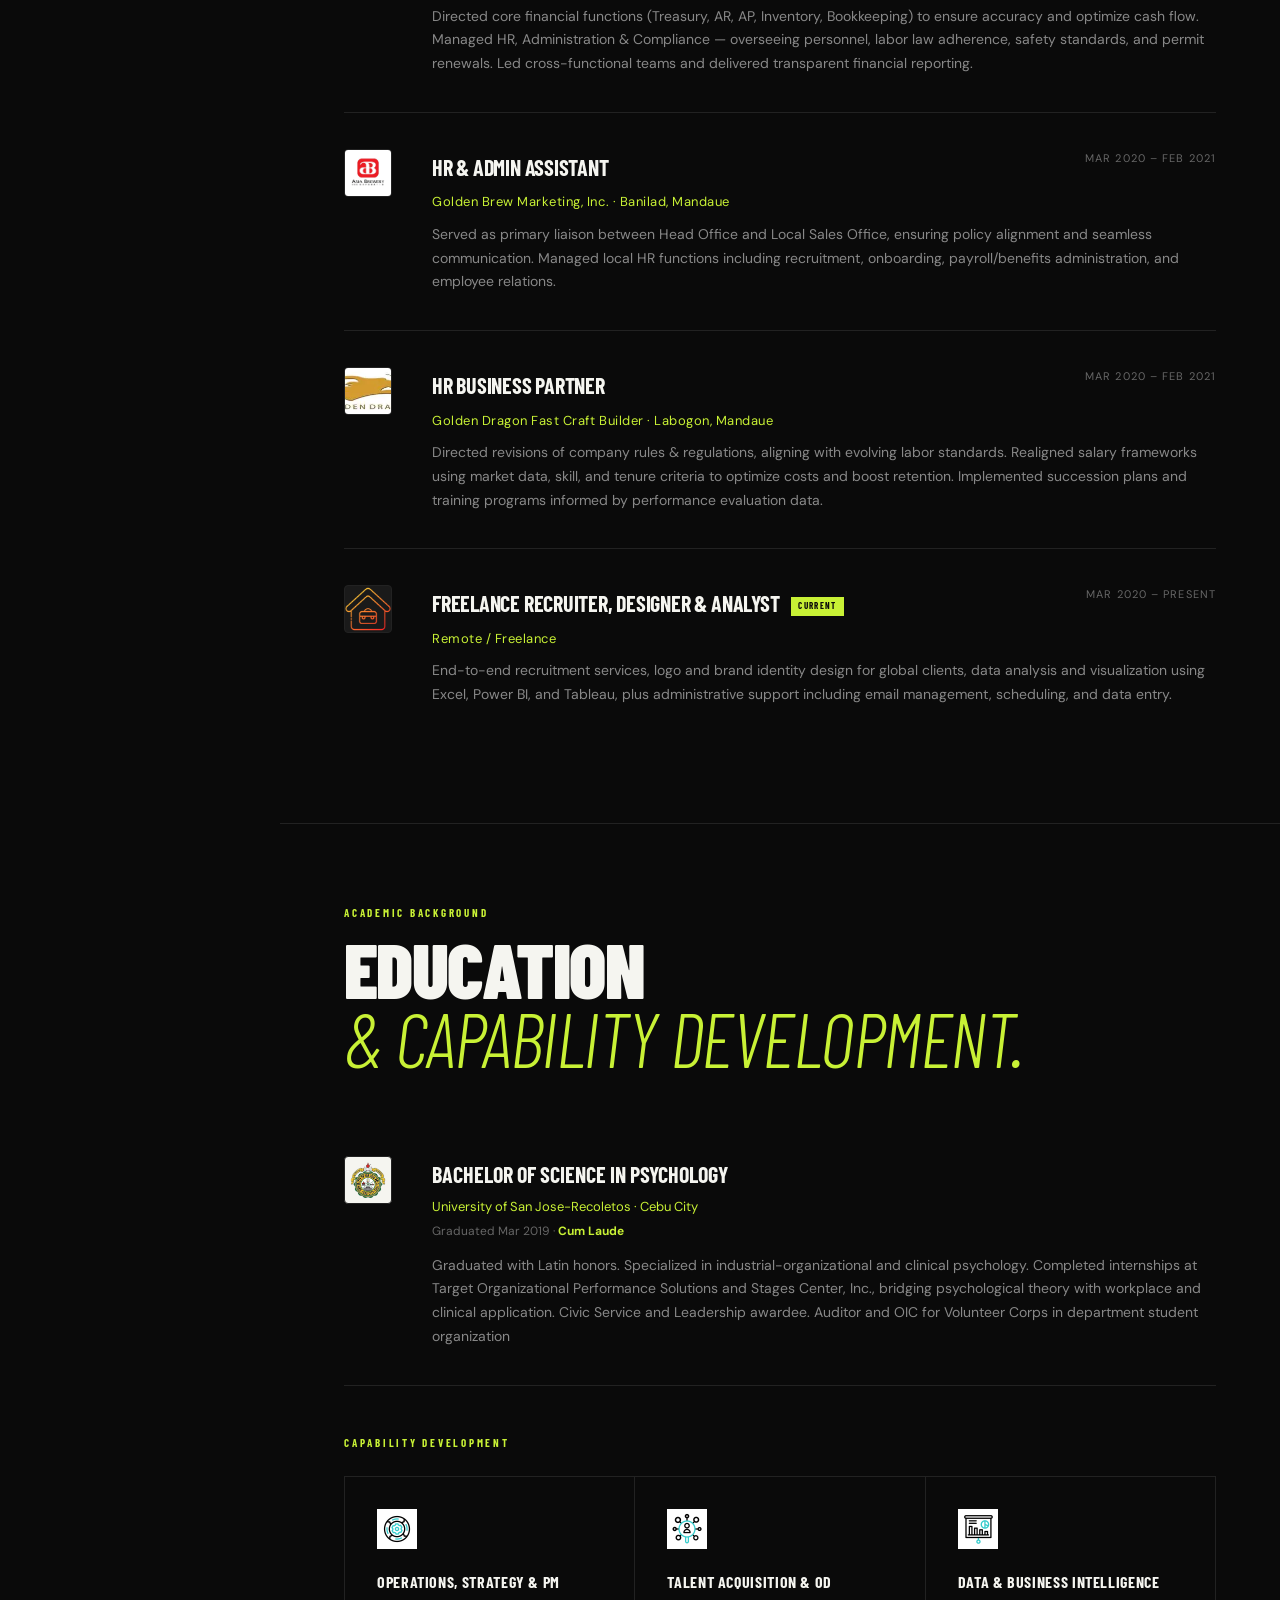
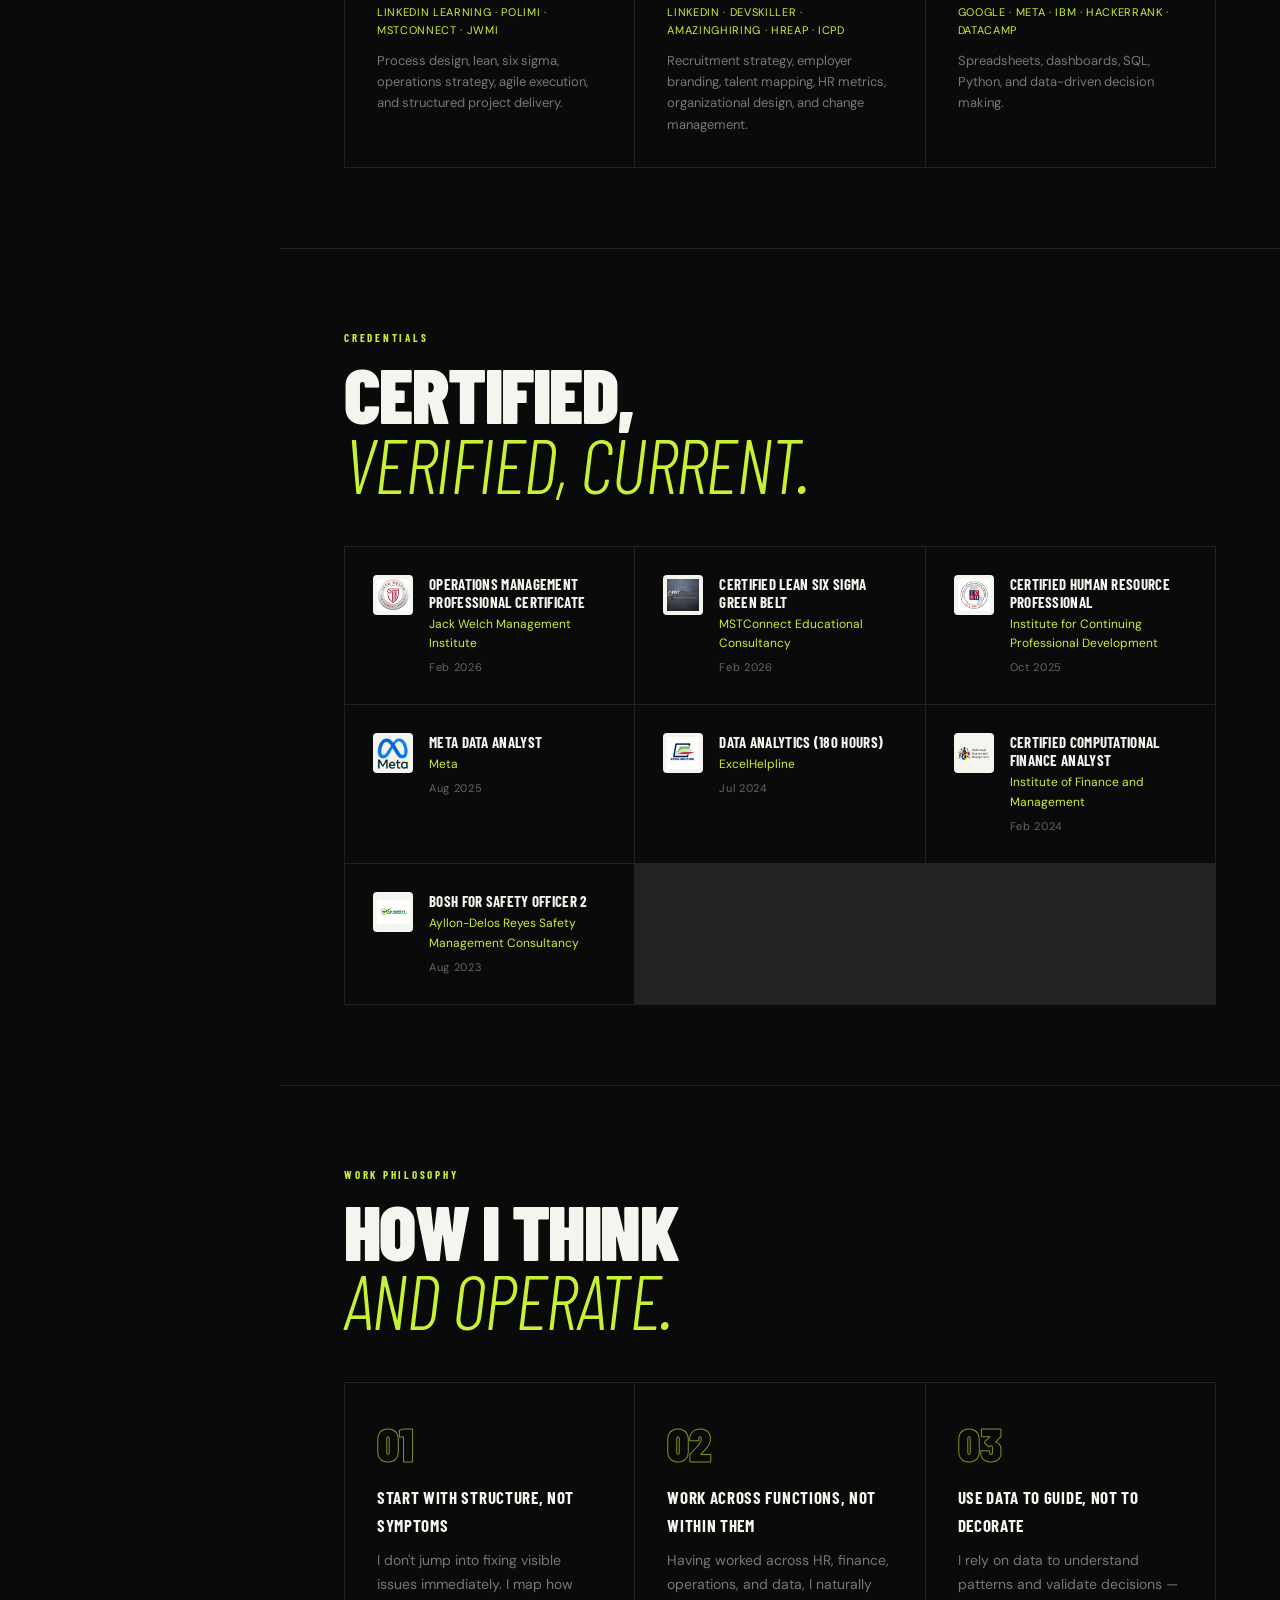
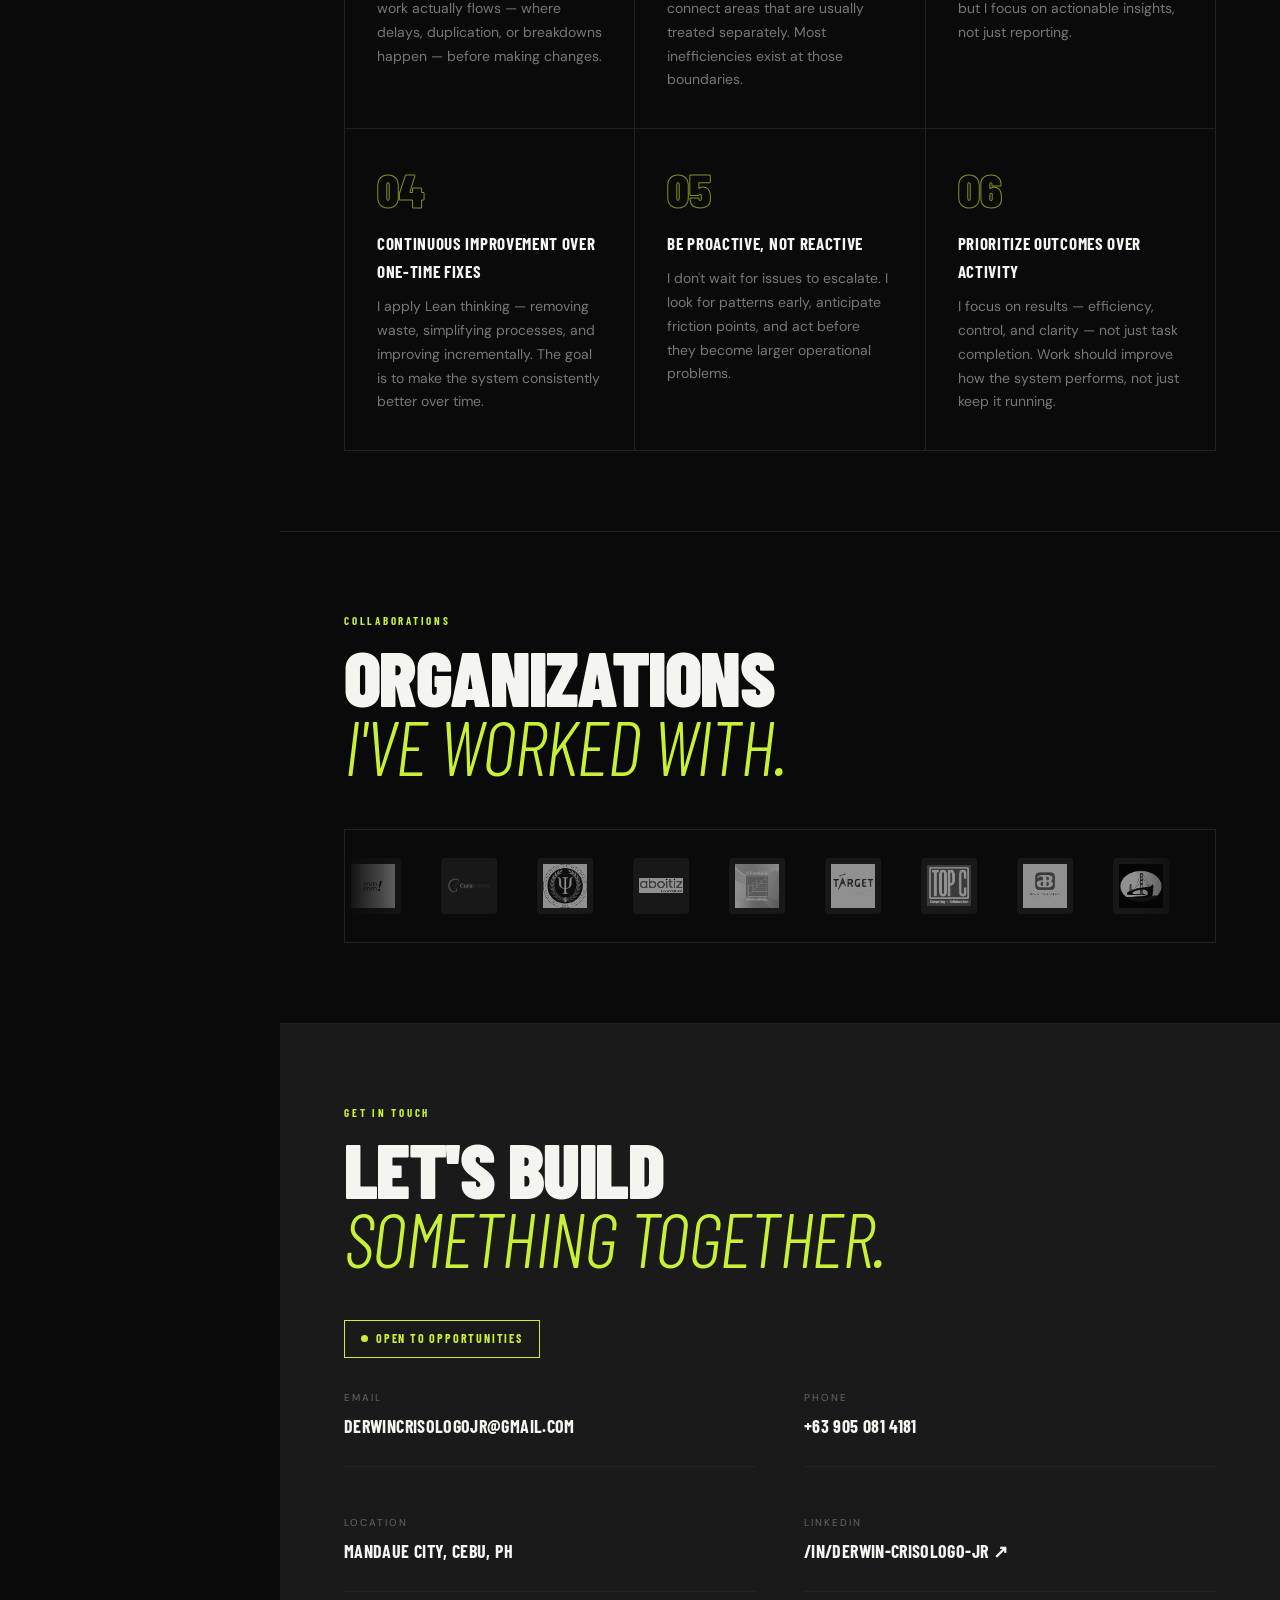
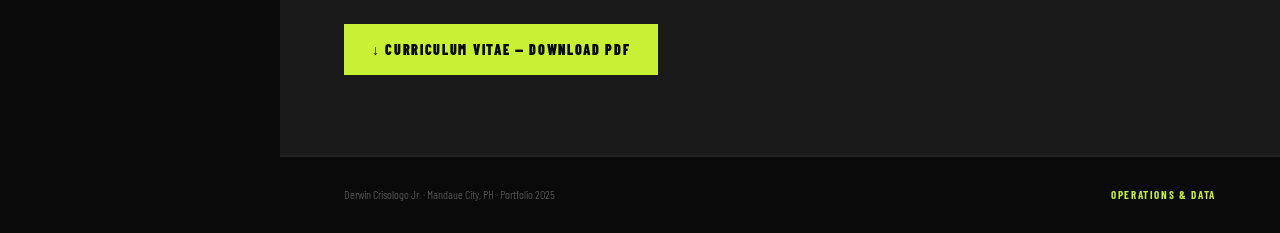
==== commit 29affd42: "Update derwin-portfolio-rethemed.html" ====
--- a/derwin-portfolio-rethemed.html
+++ b/derwin-portfolio-rethemed.html
@@ -1107,23 +1107,25 @@
         <img class="org-logo" src="https://voidrwn.github.io/organizations/Curakidney.png" alt="Curakidney" />
         <img class="org-logo" src="https://voidrwn.github.io/organizations/JAPS.jpg" alt="JAPS" />
         <img class="org-logo" src="https://voidrwn.github.io/organizations/aboitiz foundation.jpg" alt="Aboitiz Foundation" />
-        <img class="org-logo" src="https://voidrwn.github.io/companies/remote.png" alt="Remote" />
-        <img class="org-logo" src="https://voidrwn.github.io/organizations/manytaskers.jfif" alt="ManyTaskers" />
-        <img class="org-logo" src="https://voidrwn.github.io/organizations/Curakidney.png" alt="Curakidney" />
-        <img class="org-logo" src="https://voidrwn.github.io/organizations/JAPS.jpg" alt="JAPS" />
-        <img class="org-logo" src="https://voidrwn.github.io/organizations/aboitiz foundation.jpg" alt="Aboitiz Foundation" />
-        <img class="org-logo" src="https://voidrwn.github.io/companies/remote.png" alt="Remote" />
+        <img class="org-logo" src="https://voidrwn.github.io/organizations/Stages Center.webp" alt="Stages" />
+        <img class="org-logo" src="https://voidrwn.github.io/organizations/Target OPS.webp" alt="Target" />
+        <img class="org-logo" src="https://voidrwn.github.io/organizations/Top C Technologies.jpg" alt="TOP C" />
+        <img class="org-logo" src="https://voidrwn.github.io/organizations/golden brew marketing inc.webp" alt="GBMI" />
+        <img class="org-logo" src="https://voidrwn.github.io/organizations/golden bridge shipping.webp" alt="GSI" />
+        <img class="org-logo" src="https://voidrwn.github.io/organizations/golden dragon fastcraft builder.webp" alt="Golden Dragon" />
+        <img class="org-logo" src="https://voidrwn.github.io/organizations/malayan savings bank.webp" alt="MSB" />
         <!-- duplicated for seamless loop -->
         <img class="org-logo" src="https://voidrwn.github.io/organizations/manytaskers.jfif" alt="ManyTaskers" />
         <img class="org-logo" src="https://voidrwn.github.io/organizations/Curakidney.png" alt="Curakidney" />
         <img class="org-logo" src="https://voidrwn.github.io/organizations/JAPS.jpg" alt="JAPS" />
         <img class="org-logo" src="https://voidrwn.github.io/organizations/aboitiz foundation.jpg" alt="Aboitiz Foundation" />
-        <img class="org-logo" src="https://voidrwn.github.io/companies/remote.png" alt="Remote" />
-        <img class="org-logo" src="https://voidrwn.github.io/organizations/manytaskers.jfif" alt="ManyTaskers" />
-        <img class="org-logo" src="https://voidrwn.github.io/organizations/Curakidney.png" alt="Curakidney" />
-        <img class="org-logo" src="https://voidrwn.github.io/organizations/JAPS.jpg" alt="JAPS" />
-        <img class="org-logo" src="https://voidrwn.github.io/organizations/aboitiz foundation.jpg" alt="Aboitiz Foundation" />
-        <img class="org-logo" src="https://voidrwn.github.io/companies/remote.png" alt="Remote" />
+        <img class="org-logo" src="https://voidrwn.github.io/organizations/Stages Center.webp" alt="Stages" />
+        <img class="org-logo" src="https://voidrwn.github.io/organizations/Target OPS.webp" alt="Target" />
+        <img class="org-logo" src="https://voidrwn.github.io/organizations/Top C Technologies.jpg" alt="TOP C" />
+        <img class="org-logo" src="https://voidrwn.github.io/organizations/golden brew marketing inc.webp" alt="GBMI" />
+        <img class="org-logo" src="https://voidrwn.github.io/organizations/golden bridge shipping.webp" alt="GSI" />
+        <img class="org-logo" src="https://voidrwn.github.io/organizations/golden dragon fastcraft builder.webp" alt="Golden Dragon" />
+        <img class="org-logo" src="https://voidrwn.github.io/organizations/malayan savings bank.webp" alt="MSB" />
       </div>
     </div>
   </section>
@@ -1138,7 +1140,7 @@
     <div class="contact-grid">
       <div class="contact-item">
         <div class="contact-type">Email</div>
-        <a class="contact-value" href="mailto:derwincrisologojr@mail.com">derwincrisologojr@mail.com</a>
+        <a class="contact-value" href="mailto:derwincrisologojr@mail.com">derwincrisologojr@gmail.com</a>
       </div>
       <div class="contact-item">
         <div class="contact-type">Phone</div>
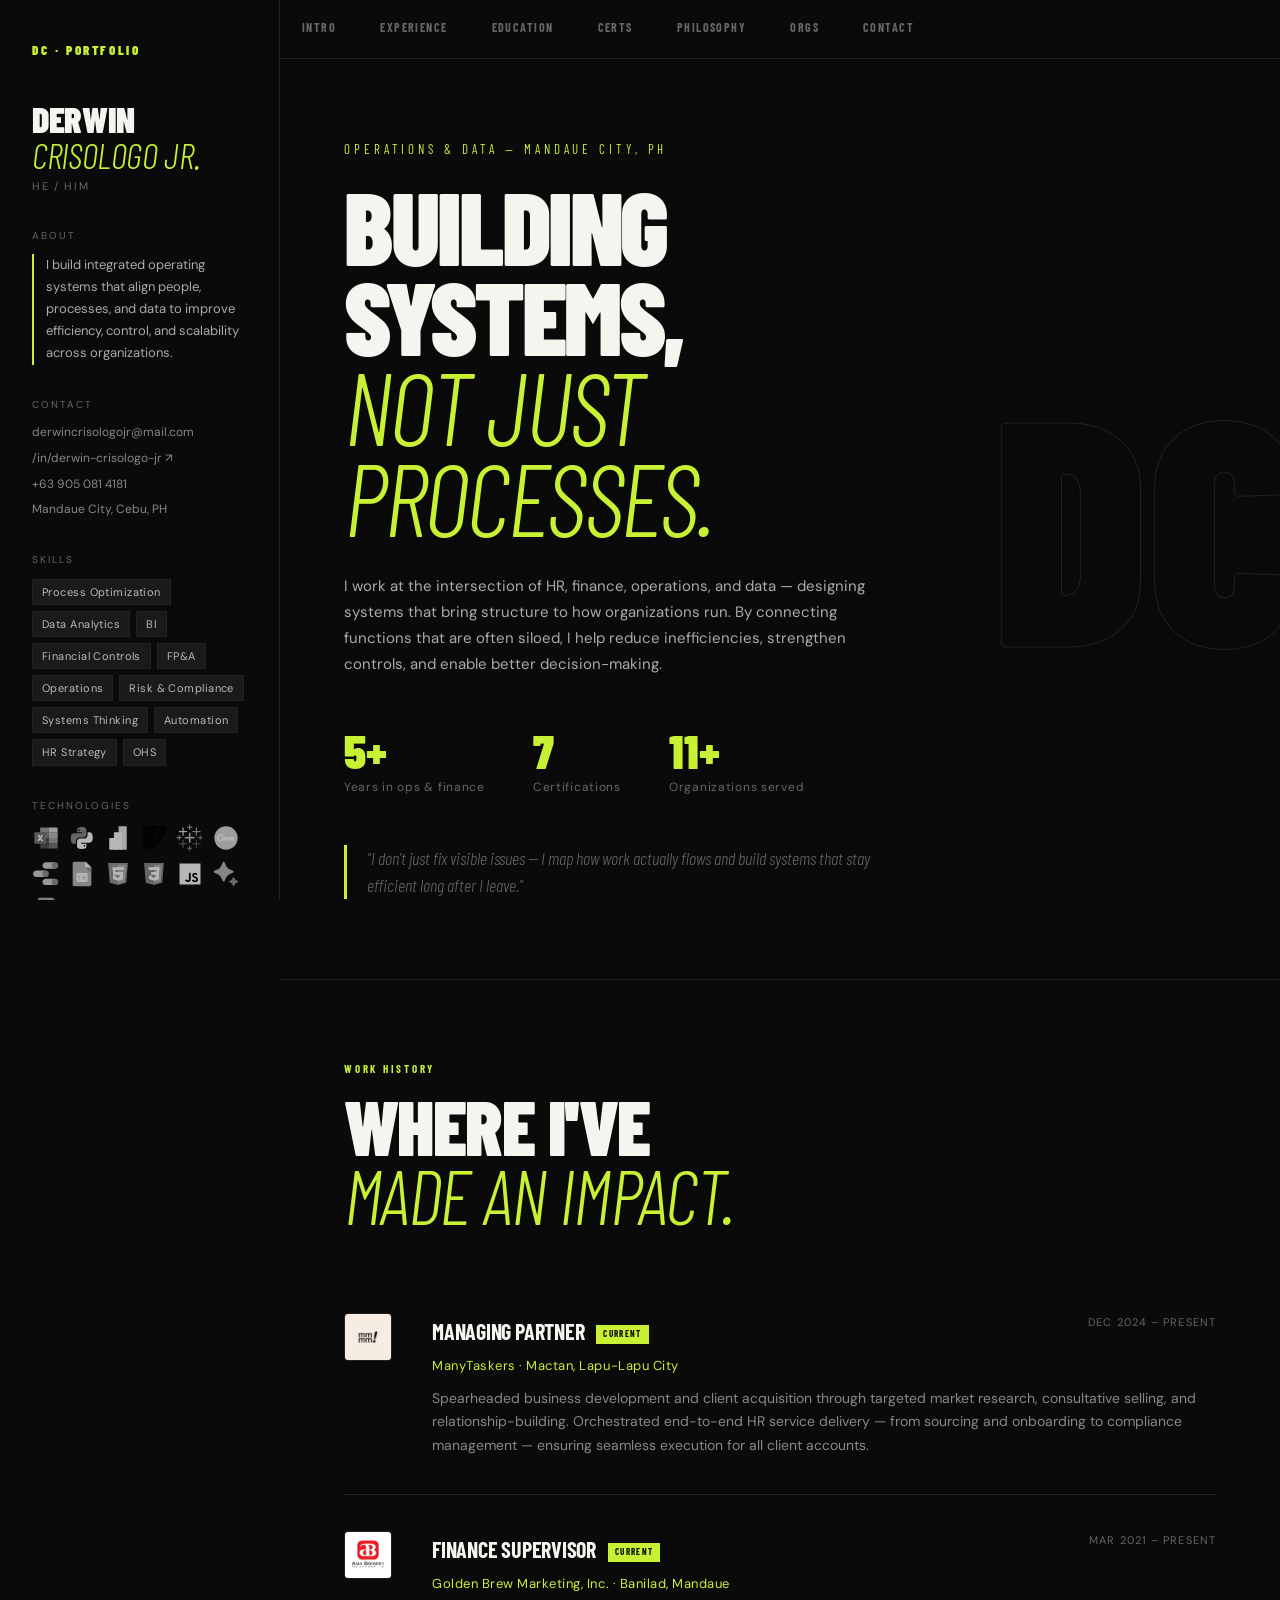
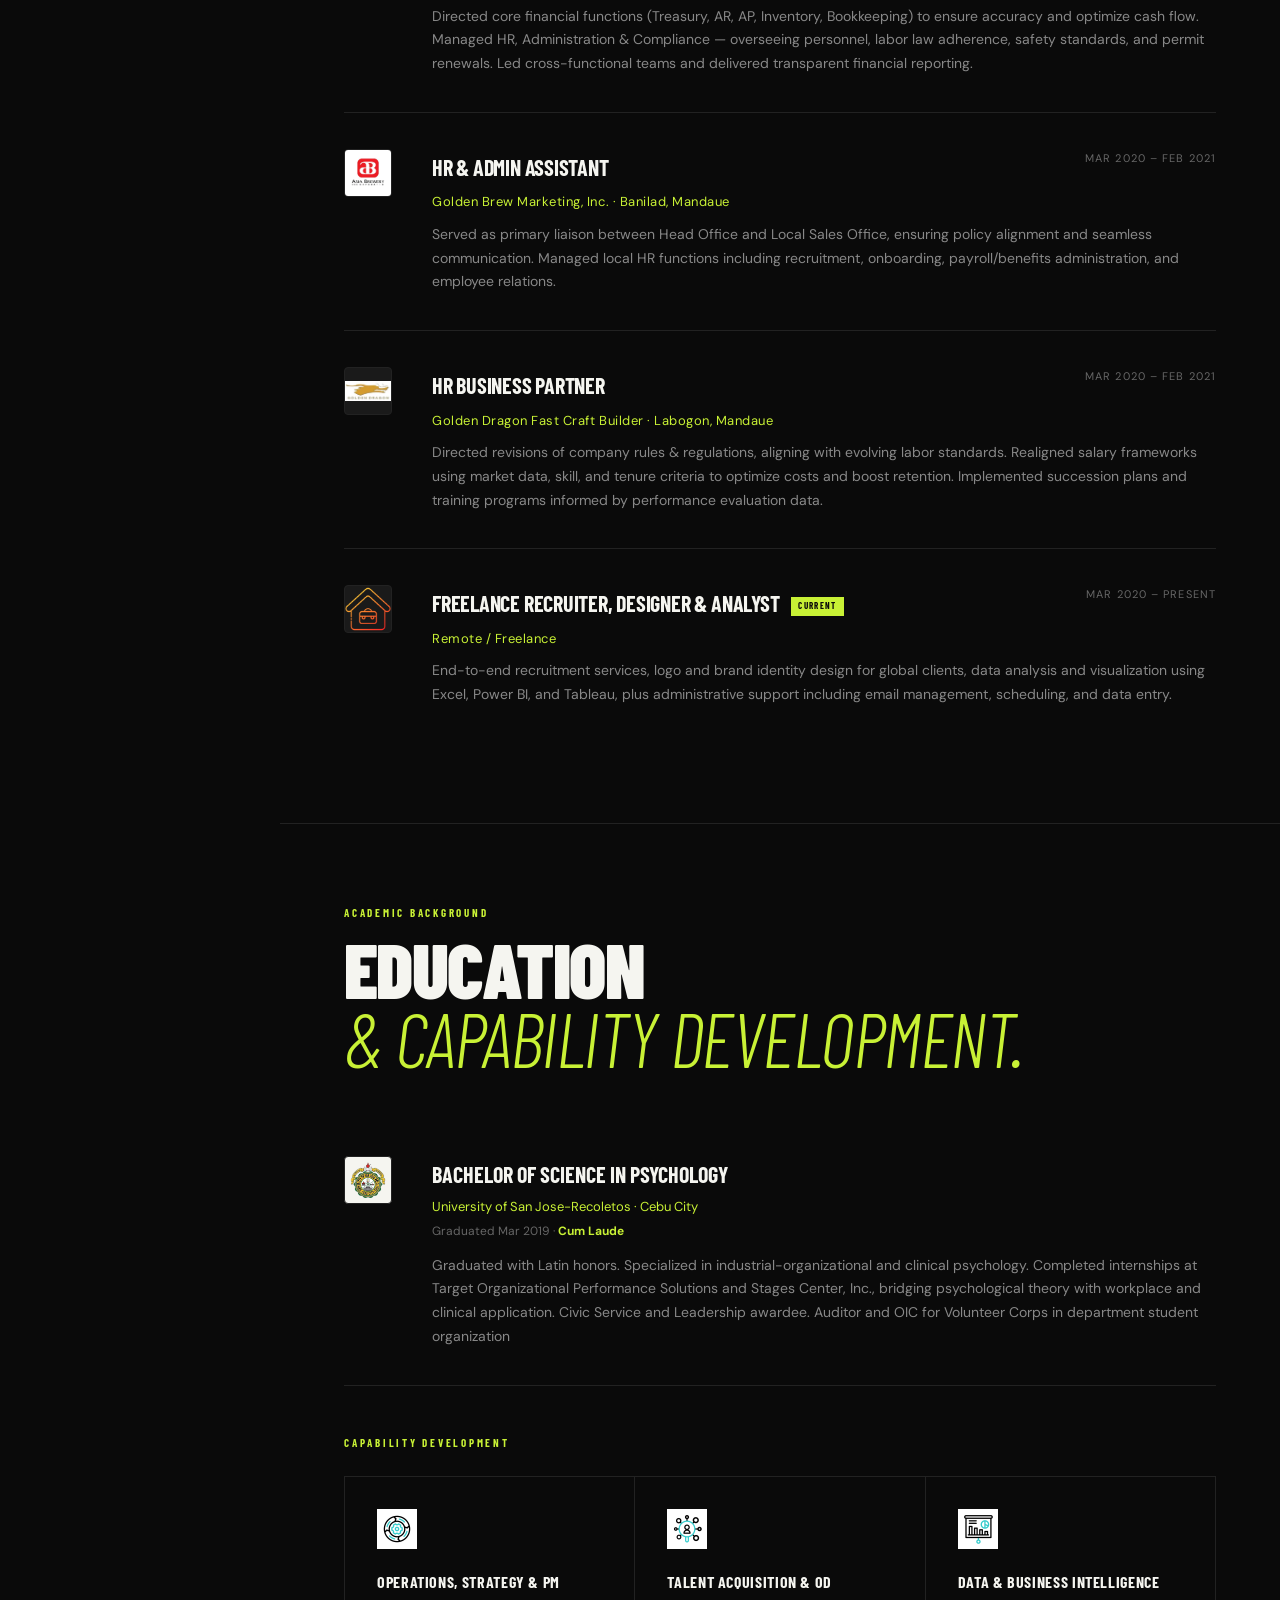
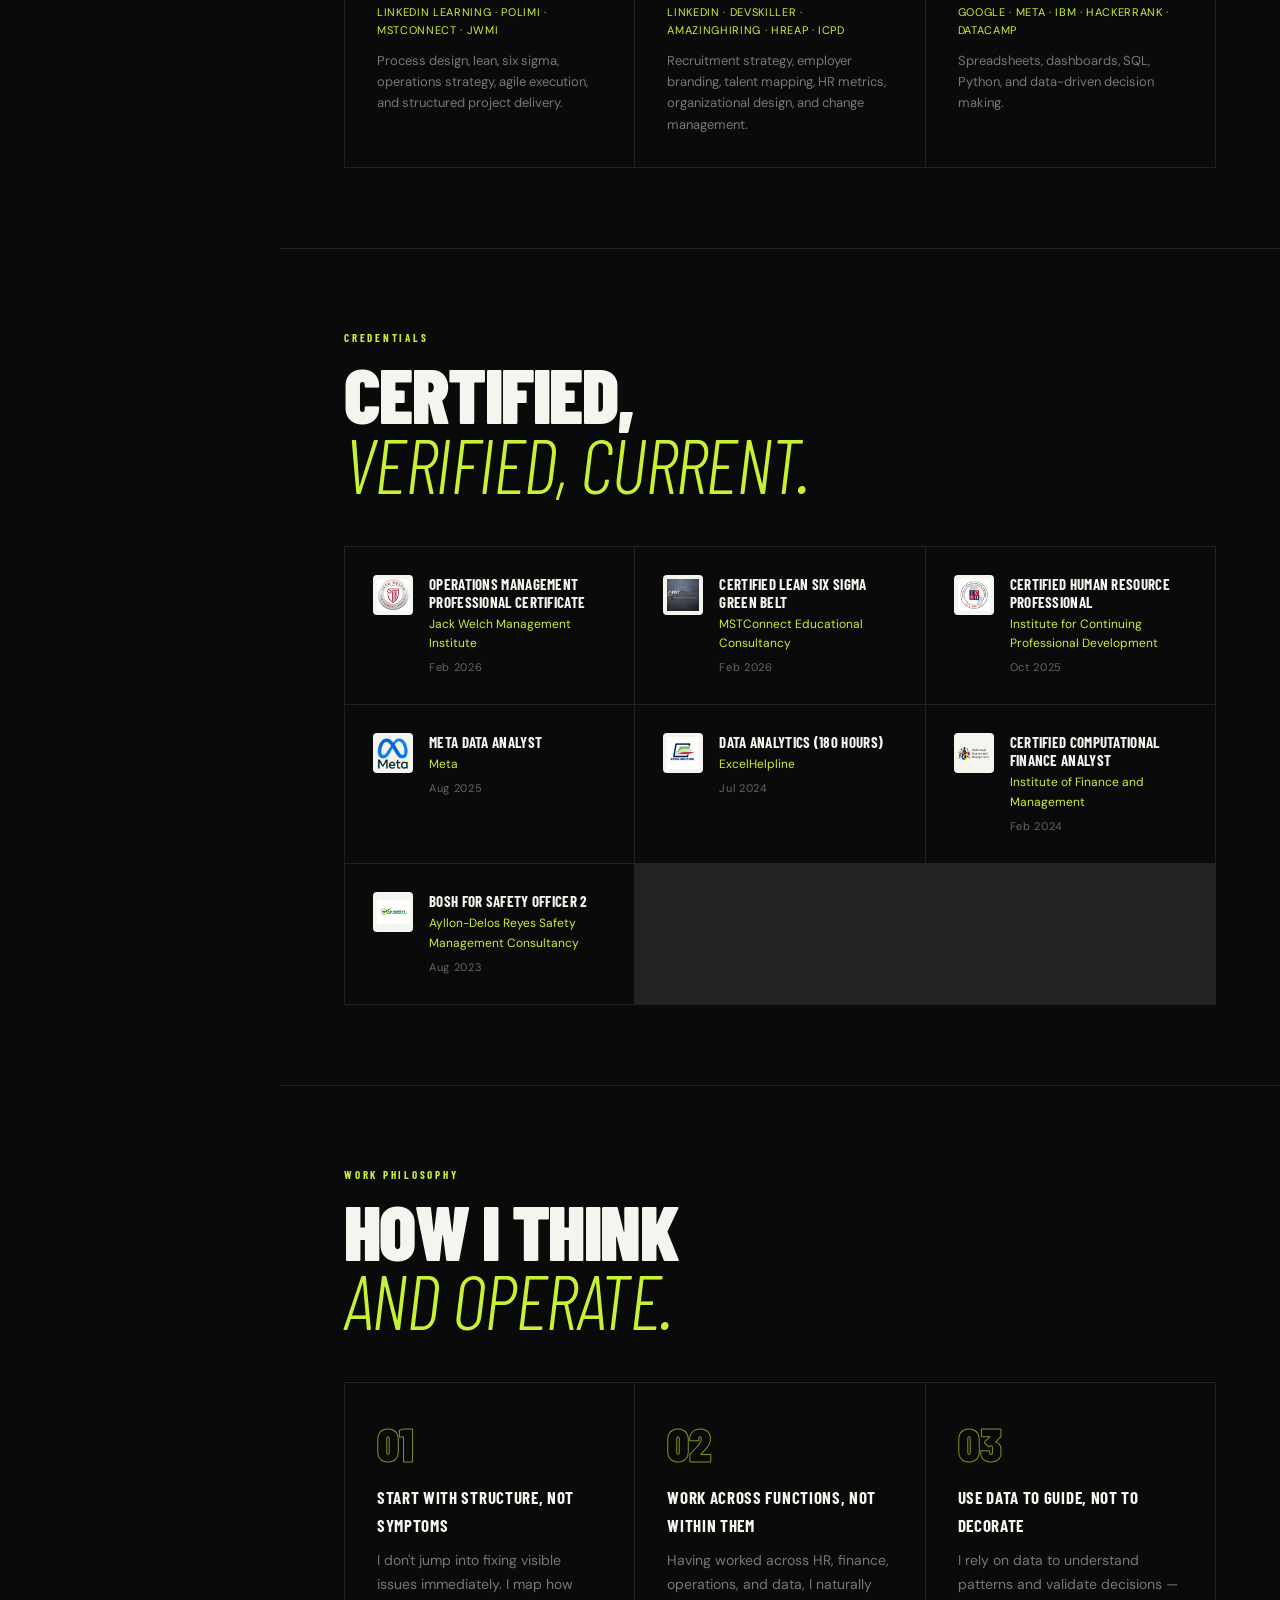
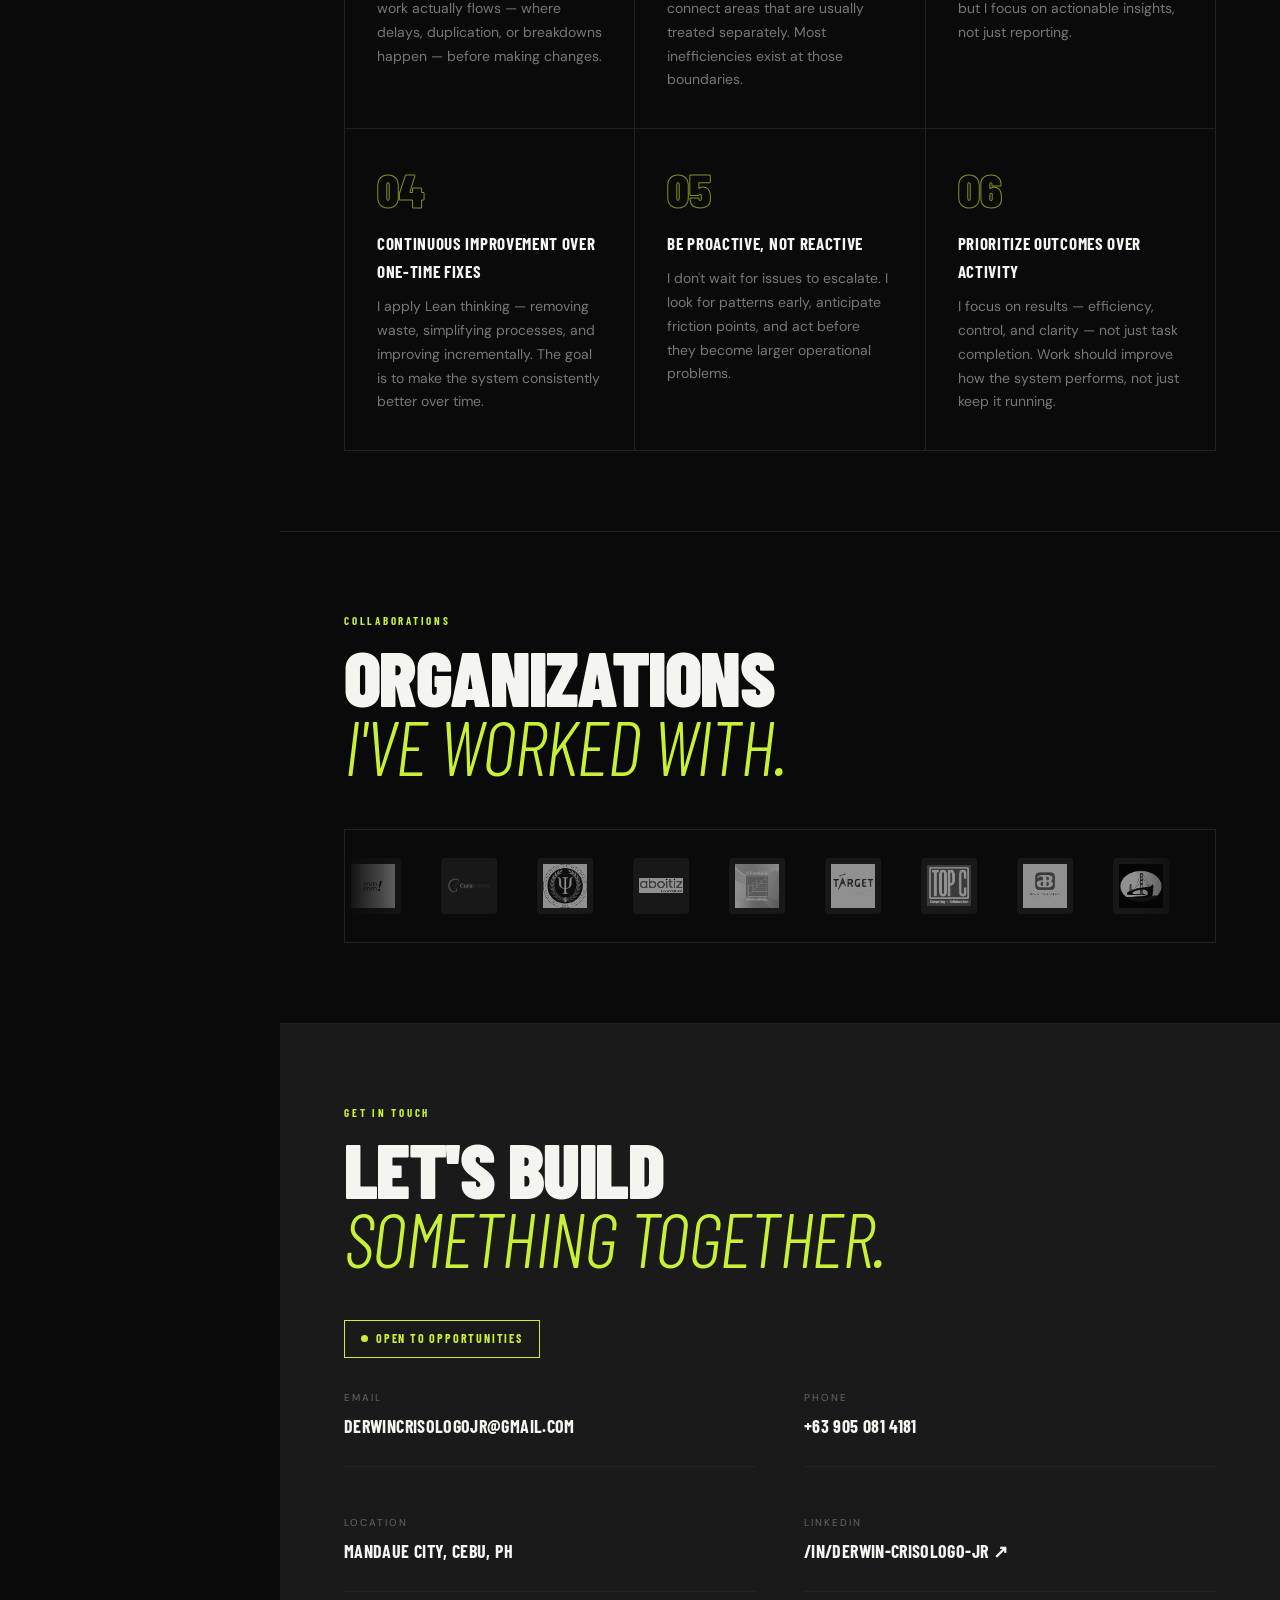
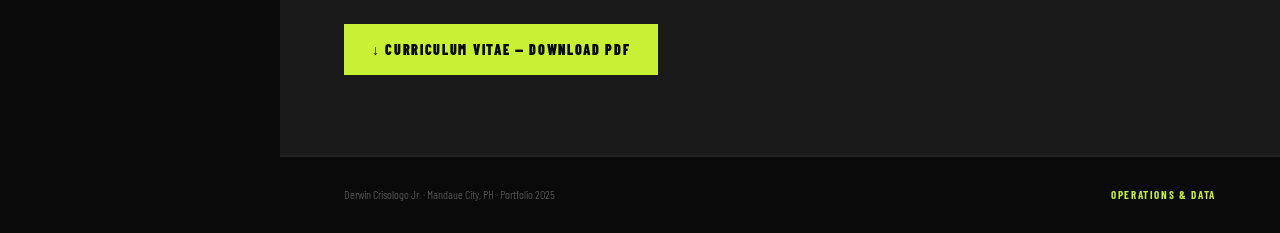
==== commit 30065e86: "Update derwin-portfolio-rethemed.html" ====
--- a/derwin-portfolio-rethemed.html
+++ b/derwin-portfolio-rethemed.html
@@ -929,7 +929,7 @@
       </div>
 
       <div class="job-item fade-in">
-        <img class="job-logo" src="https://voidrwn.github.io/companies/golden dragon fastcraft builder.webp" alt="Golden Dragon" />
+        <img class="job-logo" src="https://voidrwn.github.io/companies/golden dragon fastcraft builder.webp" alt="Golden Dragon" style="object-fit:contain;" />
         <div class="job-meta">
           <div class="job-top">
             <span class="job-title">HR Business Partner</span>
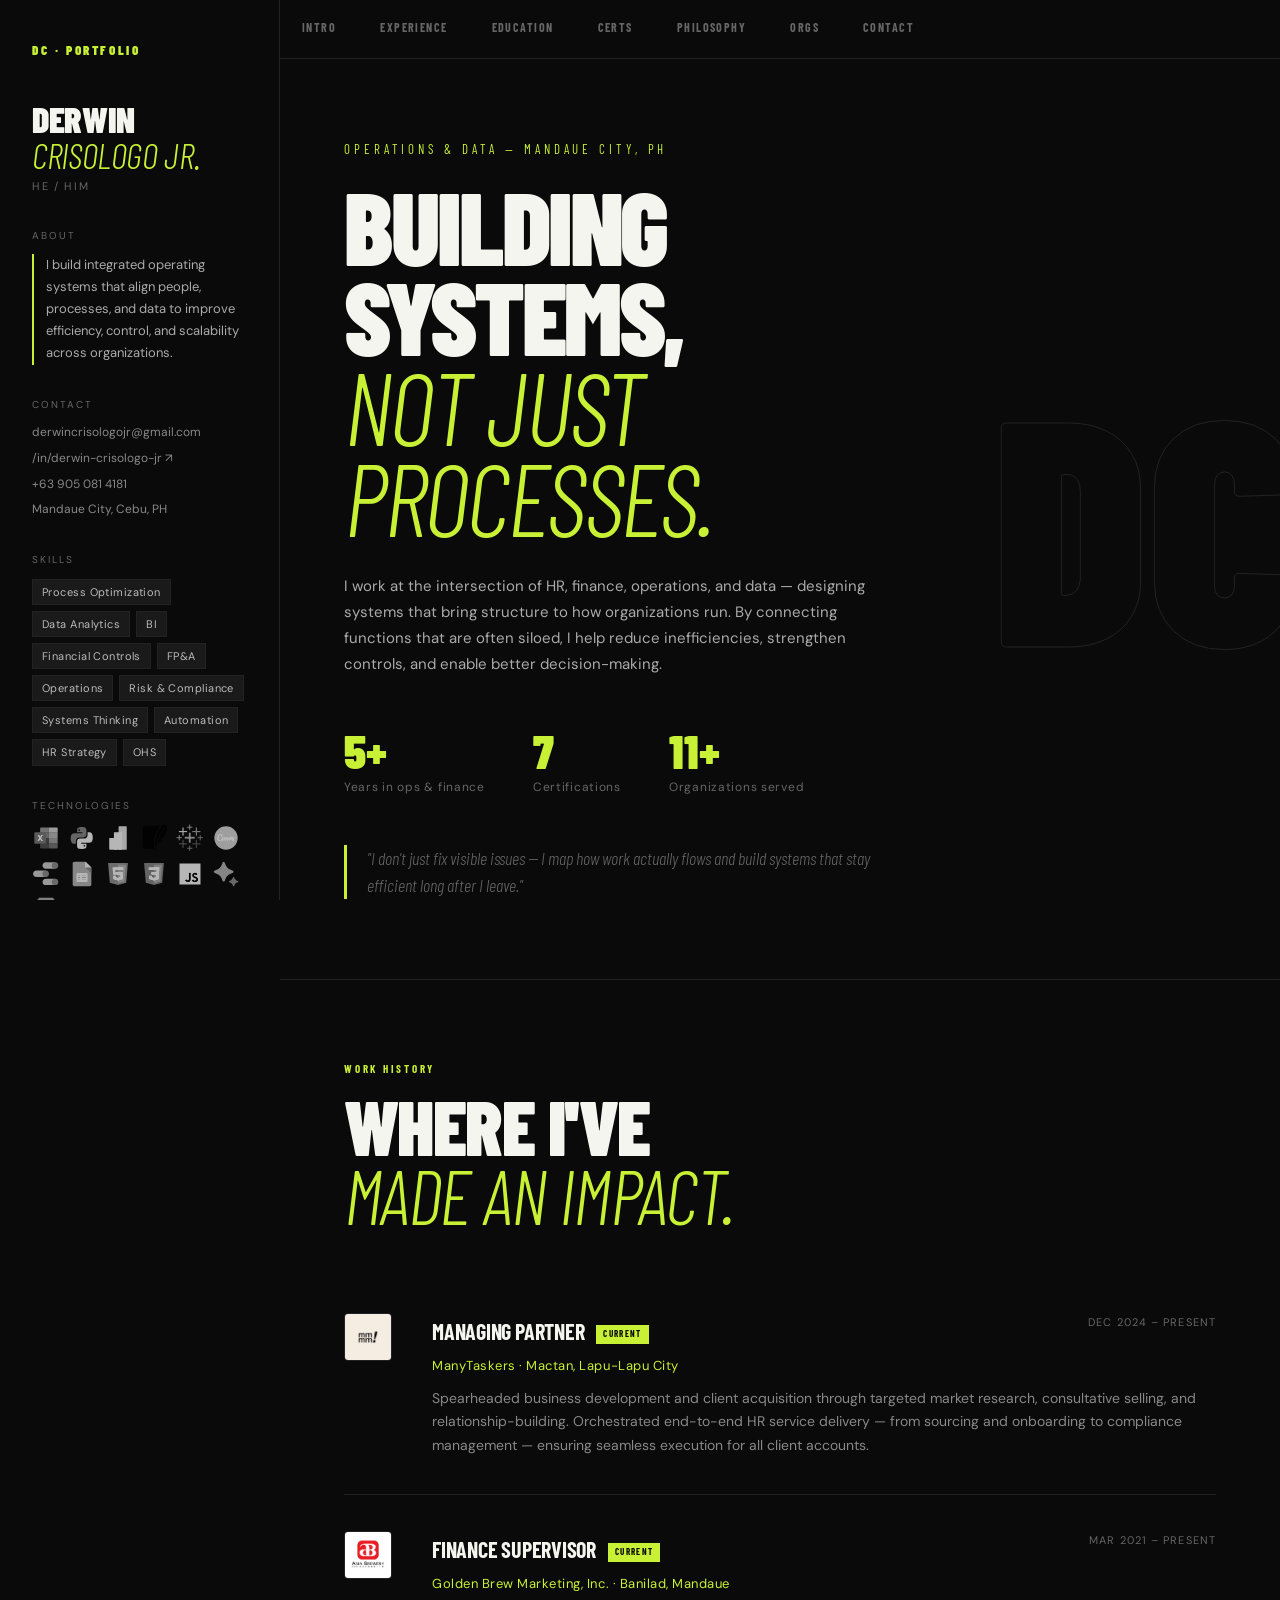
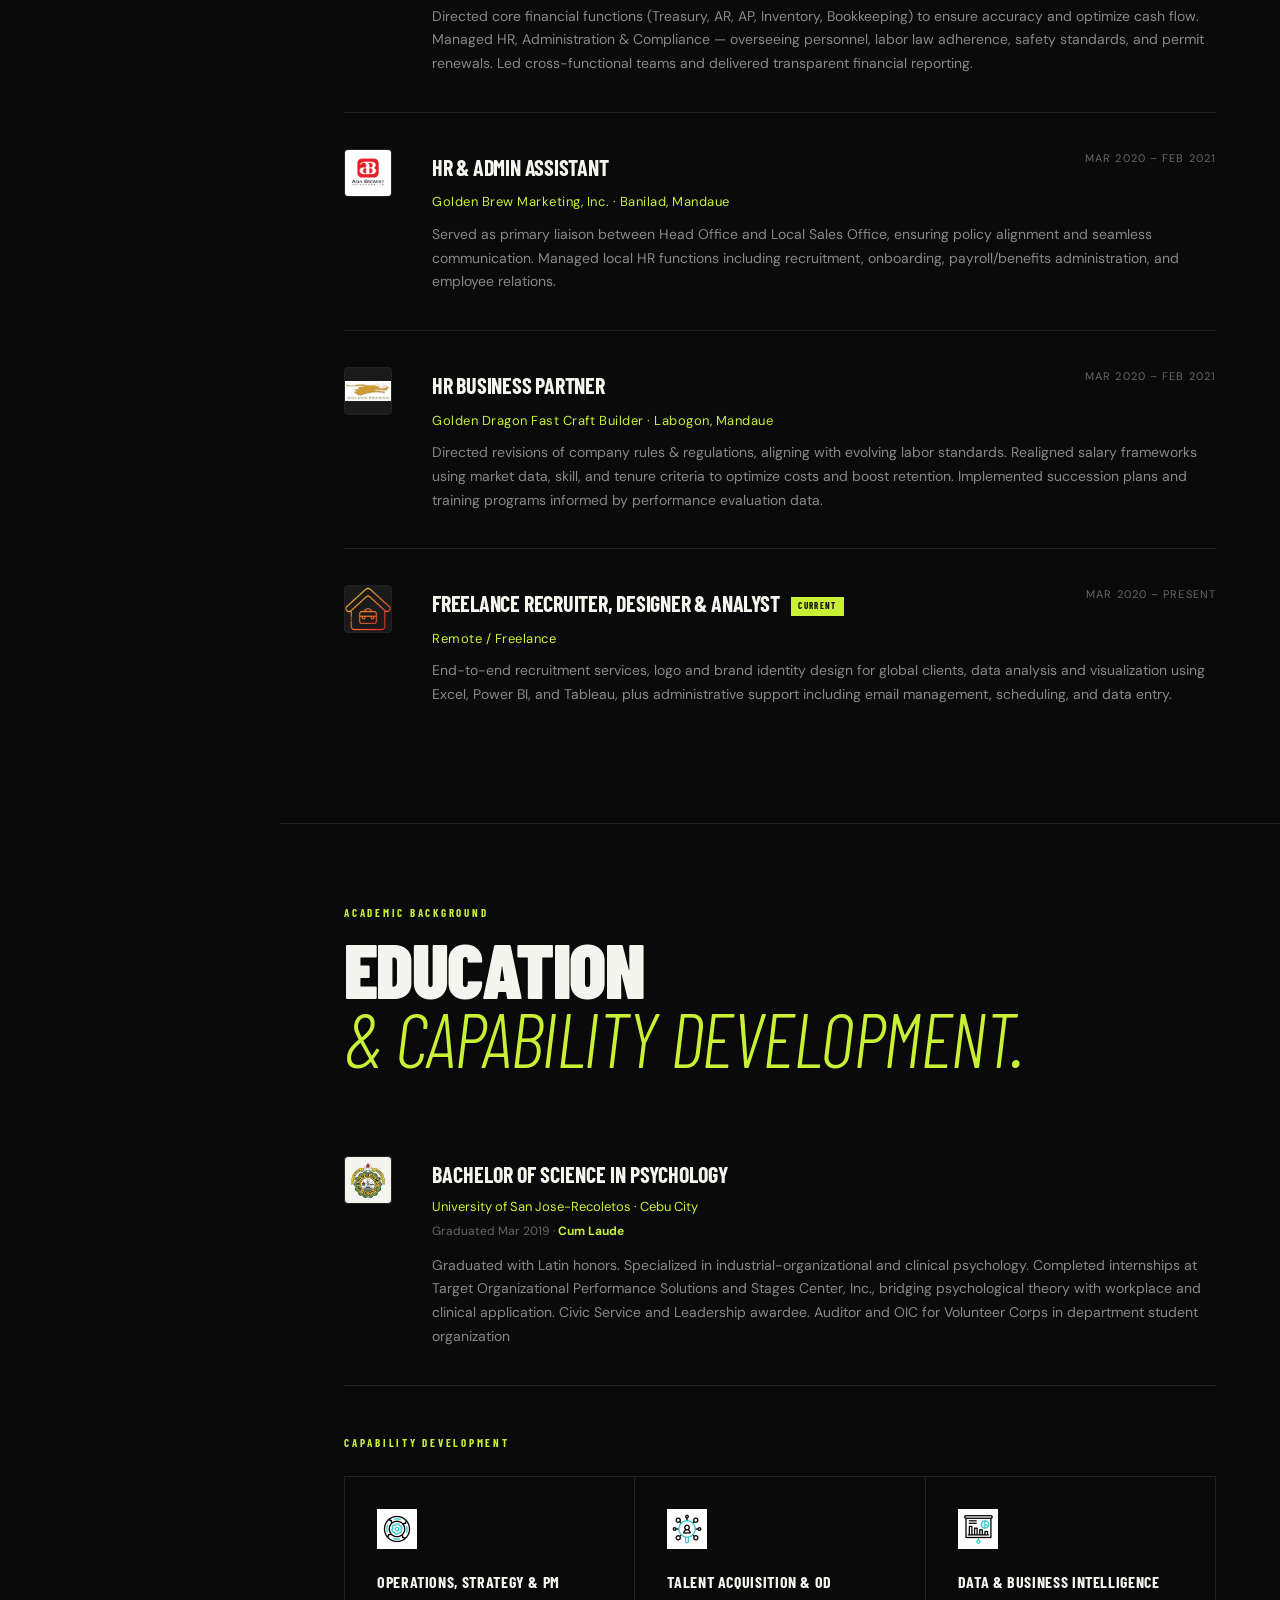
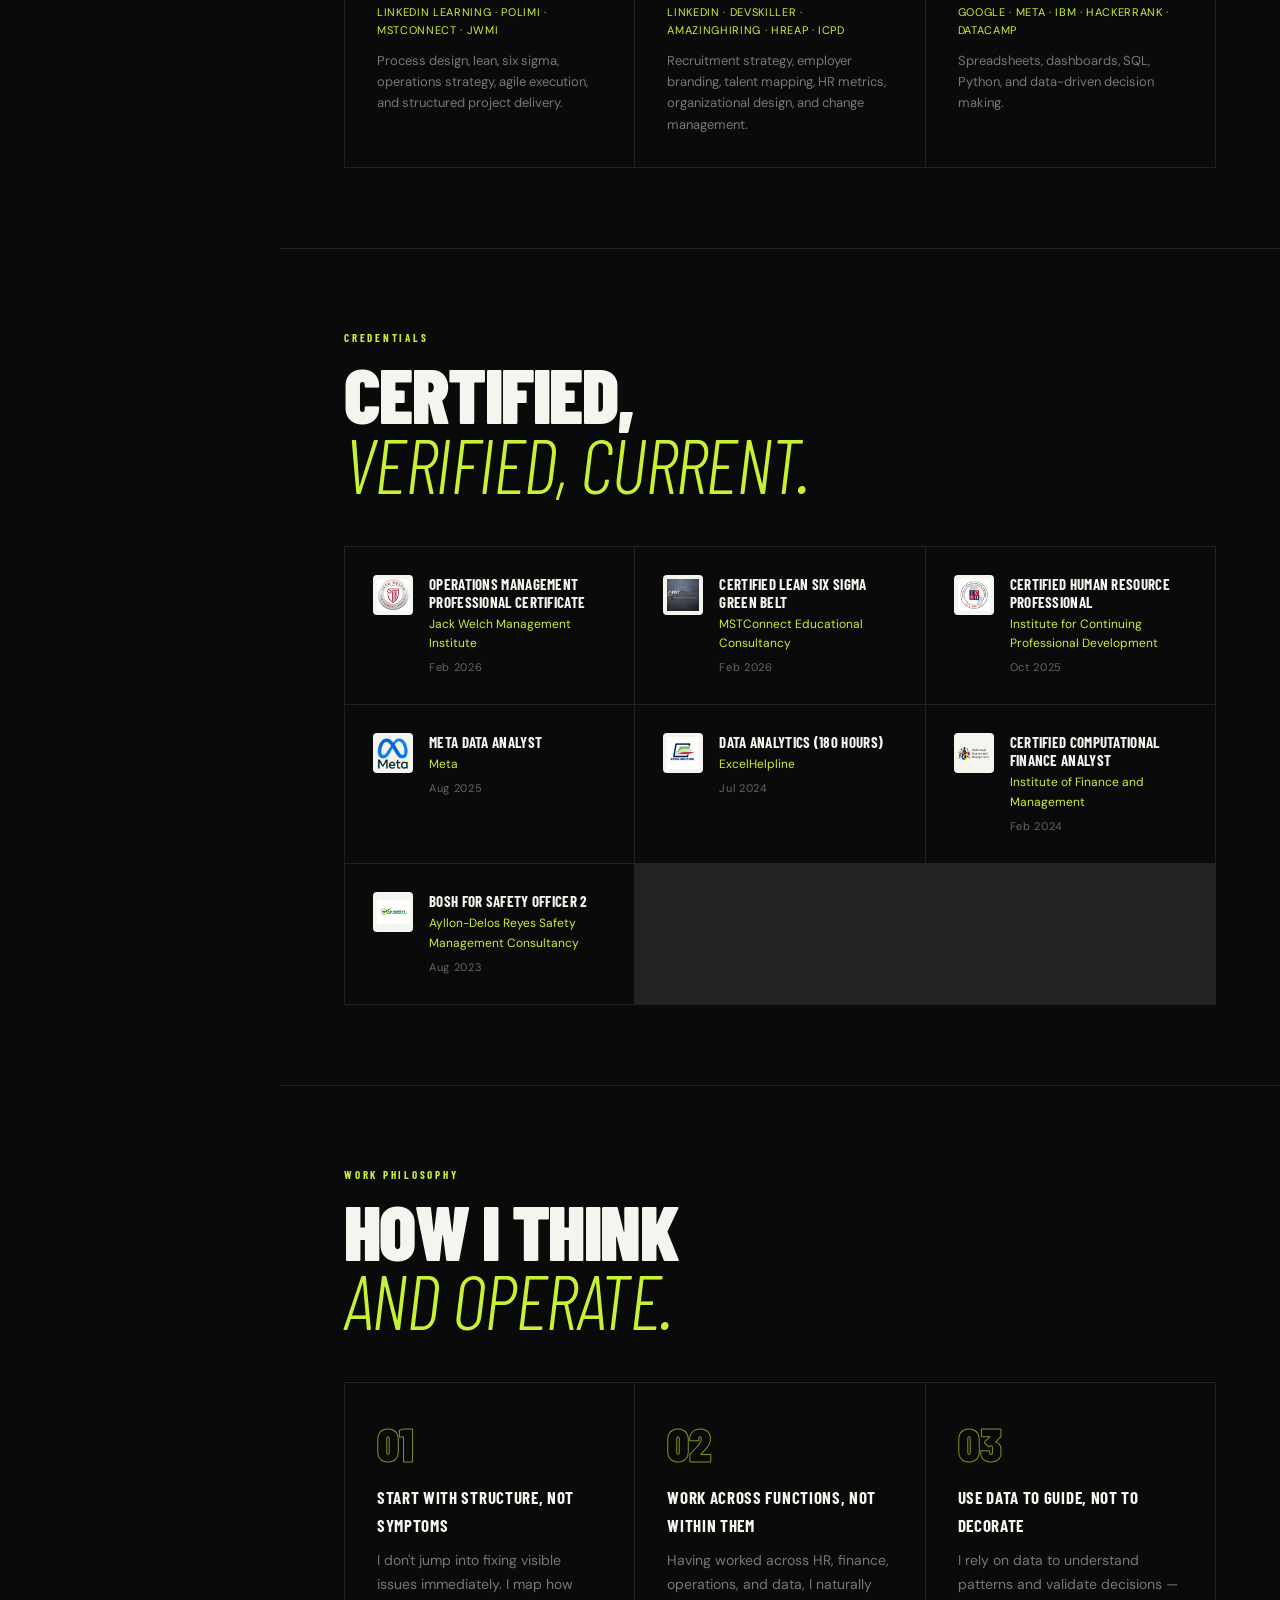
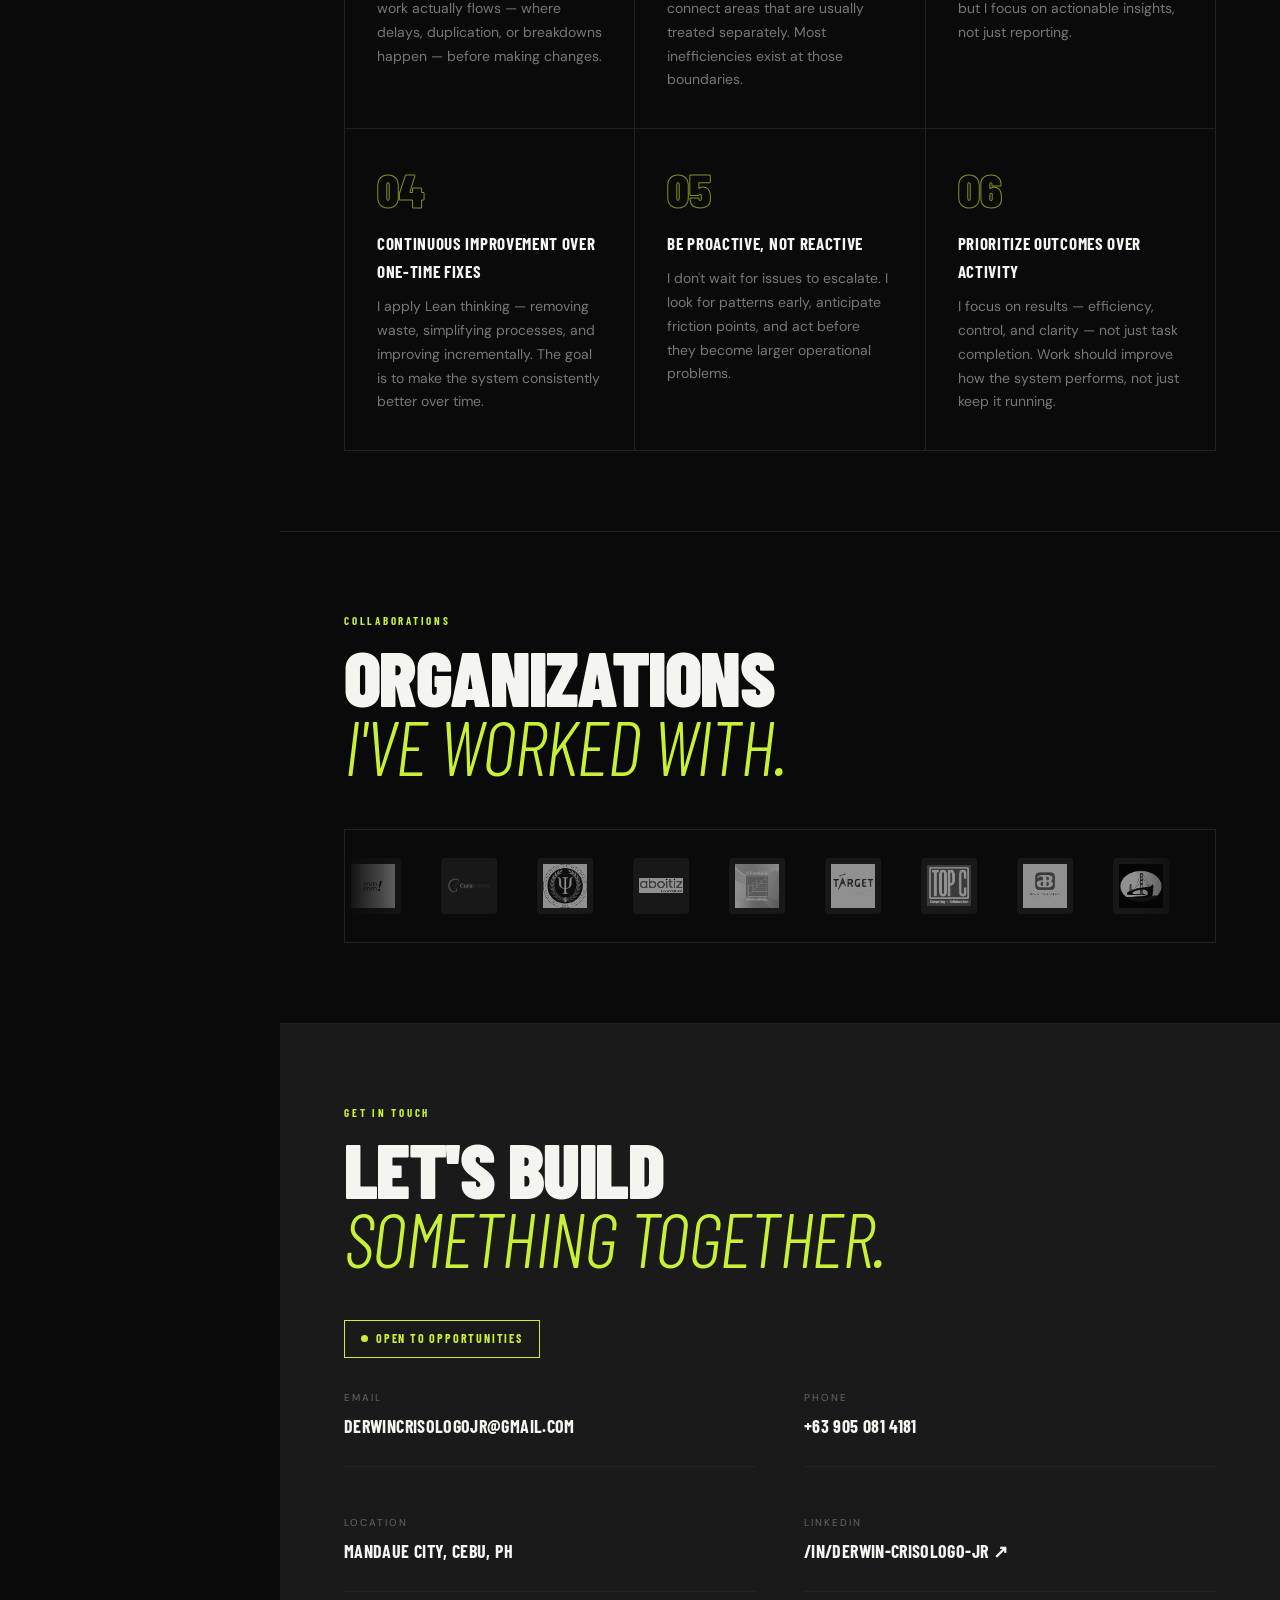
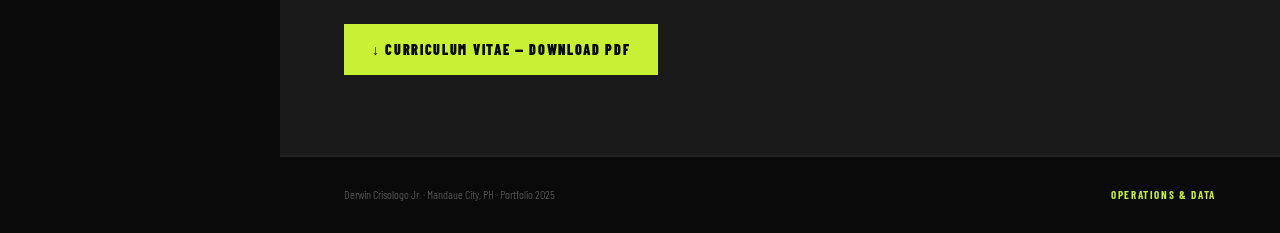
==== commit 9b4fa910: "Update derwin-portfolio-rethemed.html" ====
--- a/derwin-portfolio-rethemed.html
+++ b/derwin-portfolio-rethemed.html
@@ -777,7 +777,7 @@
 
   <div class="sidebar-section-label">Contact</div>
   <ul class="contact-list">
-    <li><a href="mailto:derwincrisologojr@mail.com">derwincrisologojr@mail.com</a></li>
+    <li><a href="mailto:derwincrisologojr@gmail.com">derwincrisologojr@gmail.com</a></li>
     <li><a href="https://www.linkedin.com/in/derwin-crisologo-jr" target="_blank">/in/derwin-crisologo-jr ↗</a></li>
     <li><a href="tel:+639050814181">+63 905 081 4181</a></li>
     <li>Mandaue City, Cebu, PH</li>
